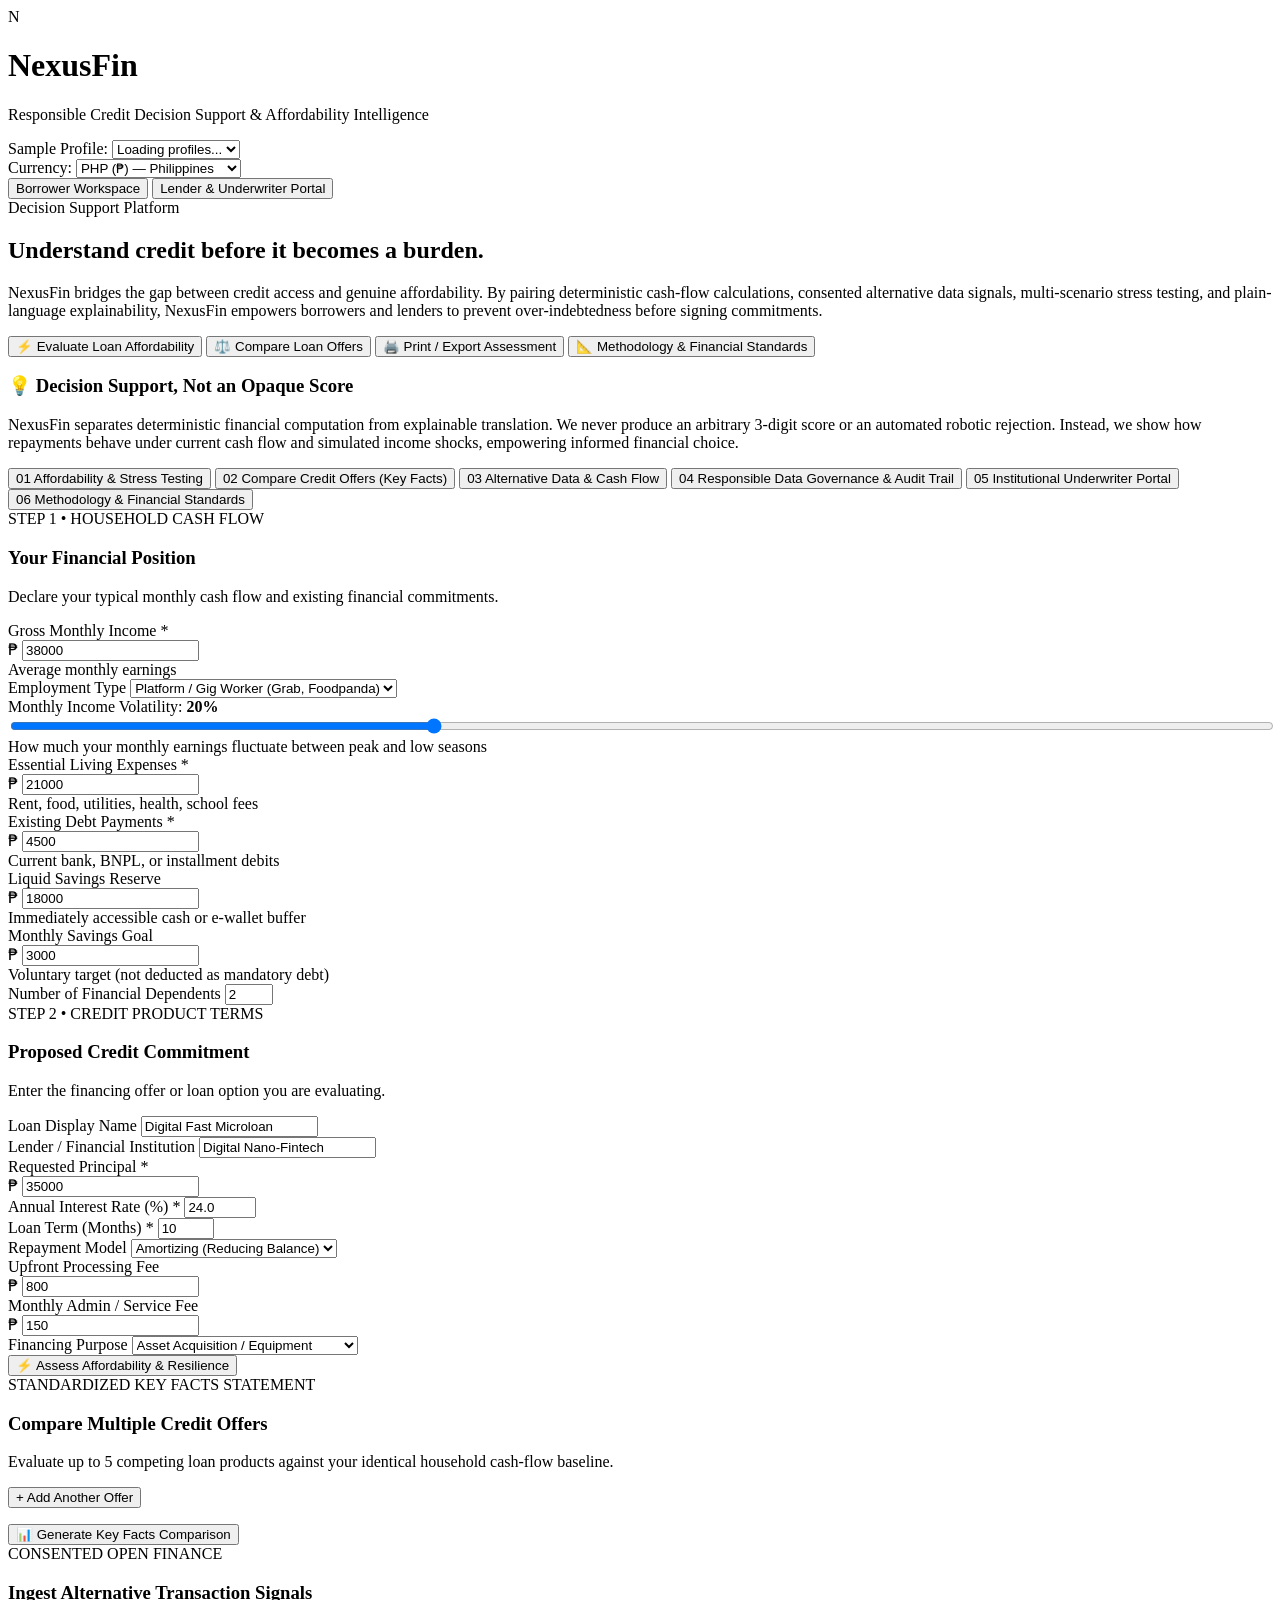
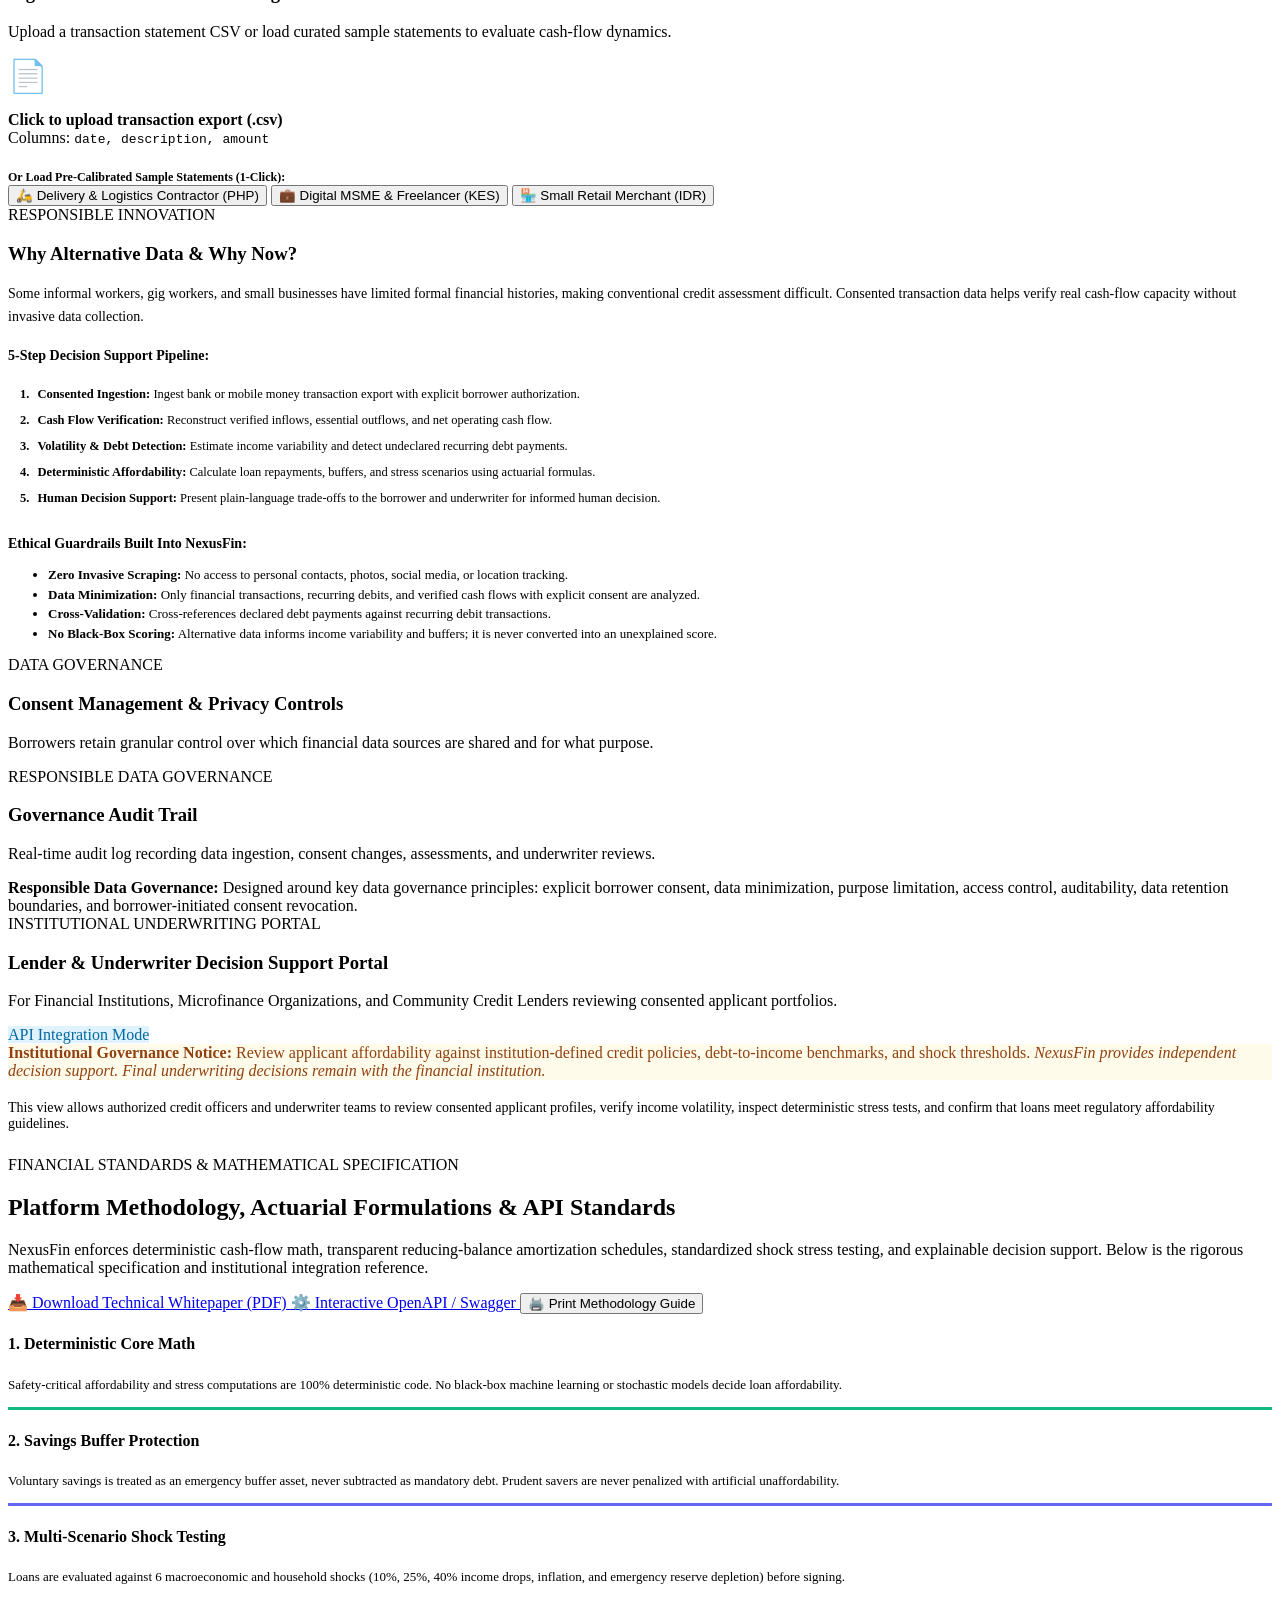
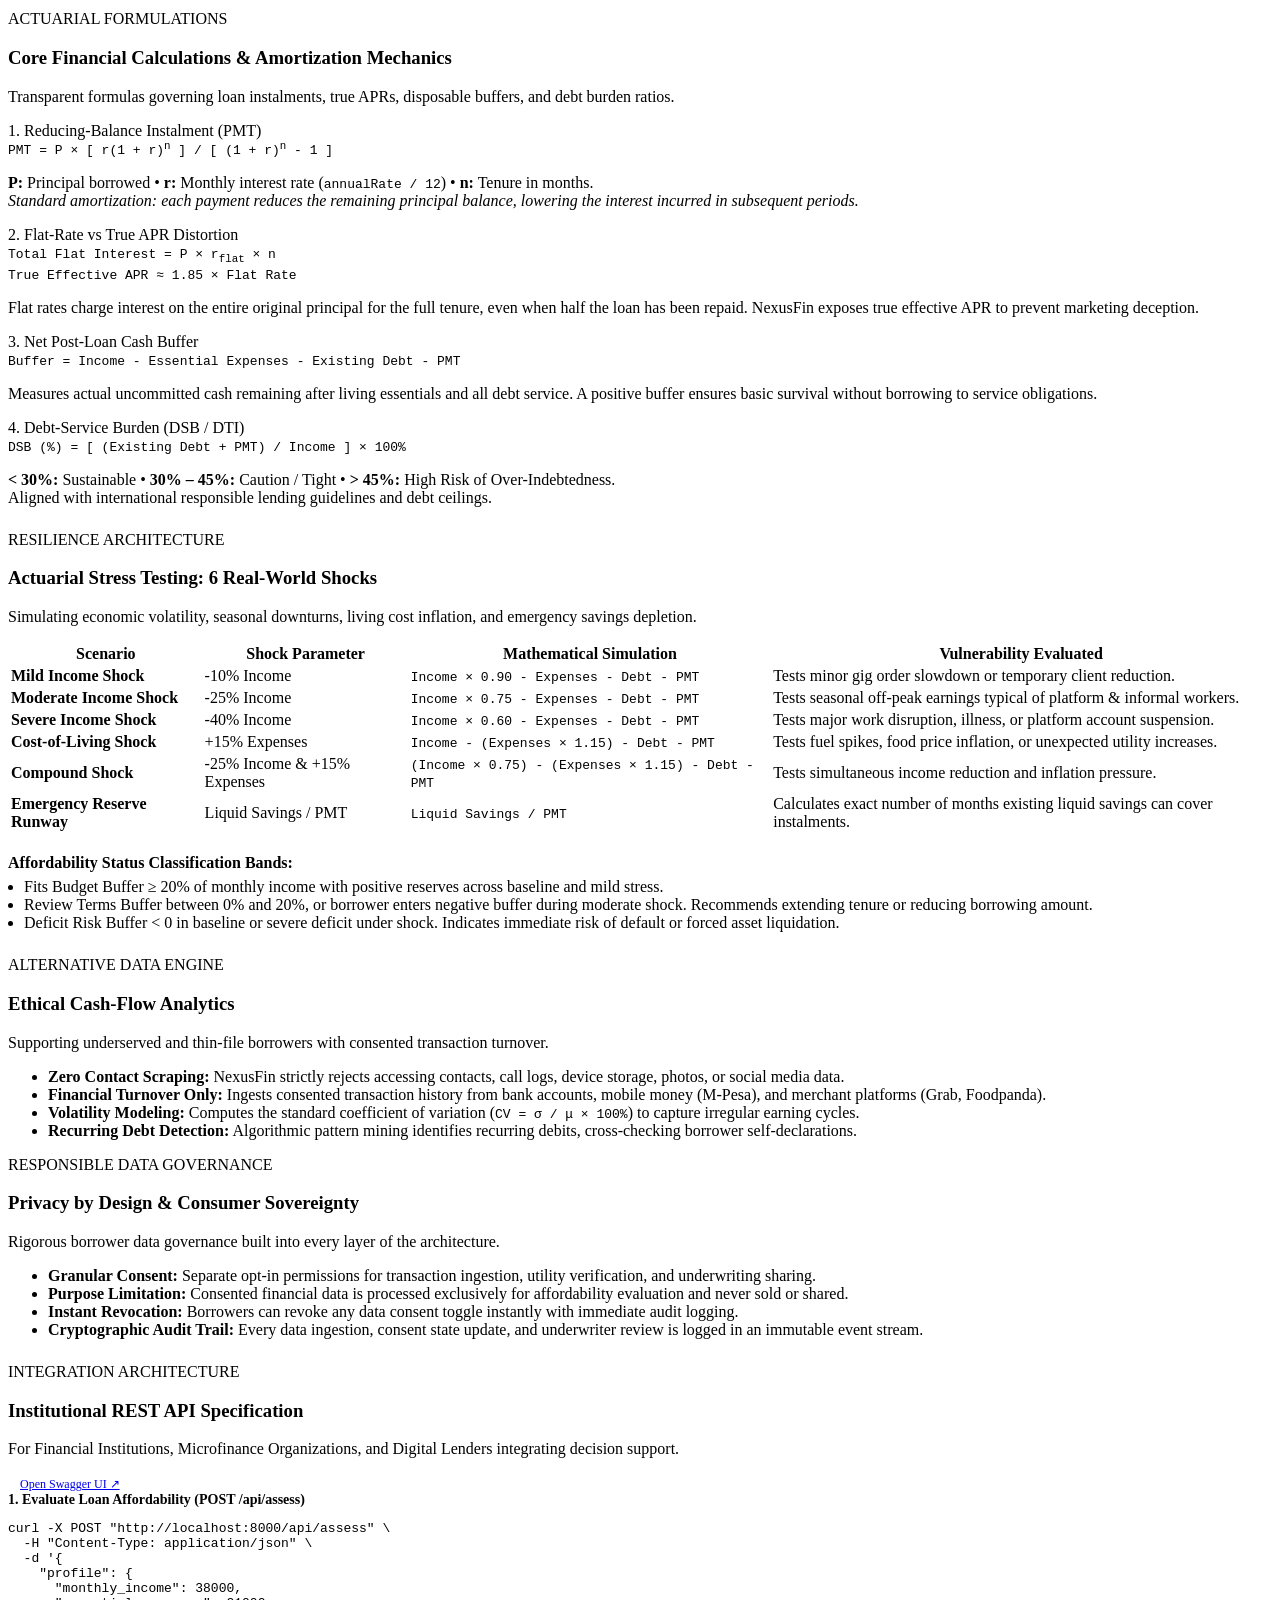
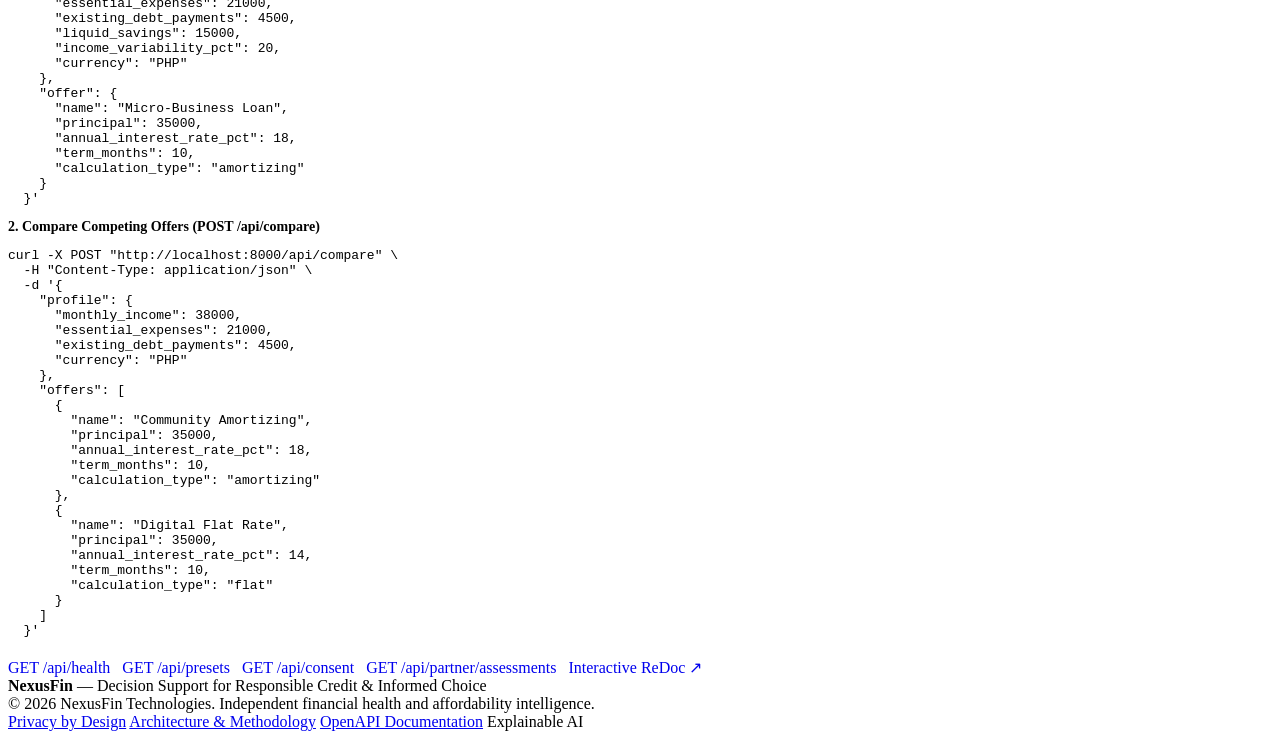
==== frontend/index.html @ 9a2f604d "refactor(frontend): replace slide carousel with comprehensive Financial Methodology & Standards view" ====
<!DOCTYPE html>
<html lang="en">
<head>
  <meta charset="UTF-8">
  <meta name="viewport" content="width=device-width, initial-scale=1.0">
  <title>NexusFin — Responsible Credit Decision Support &amp; Affordability Intelligence</title>
  <link rel="preconnect" href="https://fonts.googleapis.com">
  <link rel="preconnect" href="https://fonts.gstatic.com" crossorigin>
  <link href="https://fonts.googleapis.com/css2?family=Inter:wght@400;500;600;700;800&family=JetBrains+Mono:wght@400;600&display=swap" rel="stylesheet">
  <link rel="stylesheet" href="/css/styles.css">
</head>
<body>

  <!-- Site Header -->
  <header class="site-header">
    <div class="header-container">
      <div class="brand-wrapper">
        <div class="brand-logo">N</div>
        <div class="brand-info">
          <h1>Nexus<span>Fin</span></h1>
          <p>Responsible Credit Decision Support &amp; Affordability Intelligence</p>
        </div>
      </div>

      <div class="header-controls">
        <div class="control-item">
          <label for="presetSelect">Sample Profile:</label>
          <select id="presetSelect" class="select-sm">
            <option value="">Loading profiles...</option>
          </select>
        </div>

        <div class="control-item">
          <label for="currencySelect">Currency:</label>
          <select id="currencySelect" class="select-sm">
            <option value="PHP">PHP (₱) — Philippines</option>
            <option value="KES">KES (KSh) — Kenya</option>
            <option value="SGD">SGD (S$) — Singapore</option>
            <option value="IDR">IDR (Rp) — Indonesia</option>
            <option value="MYR">MYR (RM) — Malaysia</option>
            <option value="THB">THB (฿) — Thailand</option>
            <option value="VND">VND (₫) — Vietnam</option>
            <option value="USD">USD ($) — International</option>
          </select>
        </div>

        <div class="mode-toggle-group">
          <button class="mode-btn active" data-mode="consumer">Borrower Workspace</button>
          <button class="mode-btn" data-mode="partner">Lender &amp; Underwriter Portal</button>
        </div>
      </div>
    </div>
  </header>

  <!-- Hero Section -->
  <section class="hero-section">
    <div class="hero-container">
      <div class="hero-text">
        <span class="badge-pill">Decision Support Platform</span>
        <h2>Understand credit before it becomes a burden.</h2>
        <p>
          NexusFin bridges the gap between credit access and genuine affordability. By pairing deterministic cash-flow calculations, consented alternative data signals, multi-scenario stress testing, and plain-language explainability, NexusFin empowers borrowers and lenders to prevent over-indebtedness before signing commitments.
        </p>
        <div class="hero-actions-bar">
          <button type="button" class="btn-hero btn-primary" onclick="App.switchTab('assessment'); document.getElementById('monthlyIncome').focus();">
            <span class="btn-icon">⚡</span> Evaluate Loan Affordability
          </button>
          <button type="button" class="btn-hero btn-secondary" onclick="App.switchTab('compare');">
            <span class="btn-icon">⚖️</span> Compare Loan Offers
          </button>
          <button type="button" class="btn-hero btn-outline" id="heroPrintReportBtn">
            <span class="btn-icon">🖨️</span> Print / Export Assessment
          </button>
          <button type="button" class="btn-hero btn-ghost" id="heroViewMethodologyBtn" onclick="App.switchTab('pitchdeck');">
            <span class="btn-icon">📐</span> Methodology &amp; Financial Standards
          </button>
        </div>
      </div>
      <div class="hero-callout">
        <h3>💡 Decision Support, Not an Opaque Score</h3>
        <p>
          NexusFin separates deterministic financial computation from explainable translation. We never produce an arbitrary 3-digit score or an automated robotic rejection. Instead, we show how repayments behave under current cash flow and simulated income shocks, empowering informed financial choice.
        </p>
      </div>
    </div>
  </section>

  <!-- Workspace Tabs Navigation -->
  <nav class="workspace-tabs">
    <div class="tabs-container">
      <button class="tab-nav-btn active" data-tab="assessment">
        <span class="tab-num">01</span> Affordability &amp; Stress Testing
      </button>
      <button class="tab-nav-btn" data-tab="compare">
        <span class="tab-num">02</span> Compare Credit Offers (Key Facts)
      </button>
      <button class="tab-nav-btn" data-tab="data">
        <span class="tab-num">03</span> Alternative Data &amp; Cash Flow
      </button>
      <button class="tab-nav-btn" data-tab="privacy">
        <span class="tab-num">04</span> Responsible Data Governance &amp; Audit Trail
      </button>
      <button class="tab-nav-btn" data-tab="partner">
        <span class="tab-num">05</span> Institutional Underwriter Portal
      </button>
      <button class="tab-nav-btn" data-tab="pitchdeck">
        <span class="tab-num">06</span> Methodology &amp; Financial Standards
      </button>
    </div>
  </nav>


  <!-- Main Workspace Content -->
  <main class="workspace-content">

    <!-- TAB 1: Affordability & Stress Testing -->
    <div id="assessment" class="tab-pane active">
      <div class="grid-two-col">

        <!-- Column 1: Financial Health Profile -->
        <div class="panel">
          <div class="panel-header">
            <div>
              <span class="eyebrow-tag">STEP 1 • HOUSEHOLD CASH FLOW</span>
              <h3>Your Financial Position</h3>
              <p>Declare your typical monthly cash flow and existing financial commitments.</p>
            </div>
          </div>

          <div class="form-grid">
            <div class="form-group">
              <label for="monthlyIncome">Gross Monthly Income <span class="req">*</span></label>
              <div class="input-with-symbol">
                <span class="symbol-addon currency-symbol-label">₱</span>
                <input type="number" id="monthlyIncome" value="38000" min="0" step="100">
              </div>
              <span class="form-hint">Average monthly earnings</span>
            </div>

            <div class="form-group">
              <label for="employmentType">Employment Type</label>
              <select id="employmentType">
                <option value="gig_worker">Platform / Gig Worker (Grab, Foodpanda)</option>
                <option value="freelance_msme">Freelancer / Digital MSME</option>
                <option value="informal_trader">Informal Trader / Sari-Sari / Warung</option>
                <option value="salaried">Salaried Employee</option>
                <option value="seasonal">Seasonal Worker</option>
              </select>
            </div>

            <div class="form-group col-span-2">
              <label for="incomeVariability">
                Monthly Income Volatility: <span id="variabilityValLabel" style="color:var(--accent);font-weight:700;">20%</span>
              </label>
              <input type="range" id="incomeVariability" min="0" max="60" value="20" style="width:100%;">
              <span class="form-hint">How much your monthly earnings fluctuate between peak and low seasons</span>
            </div>

            <div class="form-group">
              <label for="essentialExpenses">Essential Living Expenses <span class="req">*</span></label>
              <div class="input-with-symbol">
                <span class="symbol-addon currency-symbol-label">₱</span>
                <input type="number" id="essentialExpenses" value="21000" min="0" step="100">
              </div>
              <span class="form-hint">Rent, food, utilities, health, school fees</span>
            </div>

            <div class="form-group">
              <label for="existingDebt">Existing Debt Payments <span class="req">*</span></label>
              <div class="input-with-symbol">
                <span class="symbol-addon currency-symbol-label">₱</span>
                <input type="number" id="existingDebt" value="4500" min="0" step="50">
              </div>
              <span class="form-hint">Current bank, BNPL, or installment debits</span>
            </div>

            <div class="form-group">
              <label for="liquidSavings">Liquid Savings Reserve</label>
              <div class="input-with-symbol">
                <span class="symbol-addon currency-symbol-label">₱</span>
                <input type="number" id="liquidSavings" value="18000" min="0" step="100">
              </div>
              <span class="form-hint">Immediately accessible cash or e-wallet buffer</span>
            </div>

            <div class="form-group">
              <label for="goalSavings">Monthly Savings Goal</label>
              <div class="input-with-symbol">
                <span class="symbol-addon currency-symbol-label">₱</span>
                <input type="number" id="goalSavings" value="3000" min="0" step="50">
              </div>
              <span class="form-hint">Voluntary target (not deducted as mandatory debt)</span>
            </div>

            <div class="form-group col-span-2">
              <label for="householdDependents">Number of Financial Dependents</label>
              <input type="number" id="householdDependents" value="2" min="0" max="15">
            </div>
          </div>
        </div>

        <!-- Column 2: Proposed Credit Offer -->
        <div class="panel">
          <div class="panel-header">
            <div>
              <span class="eyebrow-tag">STEP 2 • CREDIT PRODUCT TERMS</span>
              <h3>Proposed Credit Commitment</h3>
              <p>Enter the financing offer or loan option you are evaluating.</p>
            </div>
          </div>

          <div class="form-grid">
            <div class="form-group">
              <label for="offerName">Loan Display Name</label>
              <input type="text" id="offerName" value="Digital Fast Microloan">
            </div>

            <div class="form-group">
              <label for="providerName">Lender / Financial Institution</label>
              <input type="text" id="providerName" value="Digital Nano-Fintech">
            </div>

            <div class="form-group">
              <label for="loanPrincipal">Requested Principal <span class="req">*</span></label>
              <div class="input-with-symbol">
                <span class="symbol-addon currency-symbol-label">₱</span>
                <input type="number" id="loanPrincipal" value="35000" min="500" step="500">
              </div>
            </div>

            <div class="form-group">
              <label for="interestRate">Annual Interest Rate (%) <span class="req">*</span></label>
              <input type="number" id="interestRate" value="24.0" min="0" max="150" step="0.5">
            </div>

            <div class="form-group">
              <label for="loanTerm">Loan Term (Months) <span class="req">*</span></label>
              <input type="number" id="loanTerm" value="10" min="1" max="120">
            </div>

            <div class="form-group">
              <label for="repaymentType">Repayment Model</label>
              <select id="repaymentType">
                <option value="amortizing" selected>Amortizing (Reducing Balance)</option>
                <option value="flat">Flat Rate (Fixed Total Interest)</option>
              </select>
            </div>

            <div class="form-group">
              <label for="upfrontFee">Upfront Processing Fee</label>
              <div class="input-with-symbol">
                <span class="symbol-addon currency-symbol-label">₱</span>
                <input type="number" id="upfrontFee" value="800" min="0" step="50">
              </div>
            </div>

            <div class="form-group">
              <label for="monthlyFee">Monthly Admin / Service Fee</label>
              <div class="input-with-symbol">
                <span class="symbol-addon currency-symbol-label">₱</span>
                <input type="number" id="monthlyFee" value="150" min="0" step="10">
              </div>
            </div>

            <div class="form-group col-span-2">
              <label for="loanPurpose">Financing Purpose</label>
              <select id="loanPurpose">
                <option value="Asset Acquisition" selected>Asset Acquisition / Equipment</option>
                <option value="Working Capital / MSME">Working Capital / MSME Inventory</option>
                <option value="Emergency / Medical">Emergency / Medical Shock</option>
                <option value="Education / Tuition">Education / Tuition</option>
                <option value="Debt Consolidation">Debt Consolidation</option>
                <option value="General Consumer Need">General Consumer Need</option>
              </select>
            </div>
          </div>

          <button id="assessBtn" class="btn-primary">⚡ Assess Affordability &amp; Resilience</button>
        </div>

      </div>

      <!-- Assessment Results Area (Dynamic) -->
      <div id="assessmentResultsArea" class="assessment-results-area" style="display:none;">

        <!-- Status Banner -->
        <div id="statusBanner" class="status-banner review">
          <div id="statusBadgeIcon" class="status-icon-badge">!</div>
          <div class="status-text">
            <h4 id="statusTitle">Manageable today — vulnerable under income shock</h4>
            <p id="statusReason">Your proposed repayment fits your declared monthly cash flow. However, a 25% income reduction would create a monthly deficit of ₱1,046, while the combined stress scenario produces a ₱5,246 deficit.</p>
          </div>
        </div>

        <!-- Metric Cards -->
        <div class="metrics-row">
          <div class="metric-card">
            <span class="metric-label">New Monthly Repayment</span>
            <span id="valMonthlyPayment" class="metric-value">₱ 0.00</span>
            <span class="metric-subtext">Principal + interest + fees</span>
          </div>
          <div class="metric-card">
            <span class="metric-label">Total Repayment</span>
            <span id="valTotalRepayment" class="metric-value">₱ 0.00</span>
            <span class="metric-subtext">Total cost over full term</span>
          </div>
          <div class="metric-card">
            <span class="metric-label">Total Financing Cost</span>
            <span id="valTotalCost" class="metric-value">₱ 0.00</span>
            <span class="metric-subtext">Finance charges &amp; fees</span>
          </div>
          <div class="metric-card">
            <span class="metric-label">Post-Loan Buffer</span>
            <span id="valPostBuffer" class="metric-value">₱ 0.00</span>
            <span id="valPostBufferSubtext" class="metric-subtext">Before voluntary savings</span>
          </div>
          <div class="metric-card">
            <span class="metric-label">After Planned Savings</span>
            <span id="valAfterSavingsBuffer" class="metric-value">₱ 0.00</span>
            <span id="valSavingsGoalSubtext" class="metric-subtext">Discretionary remainder</span>
          </div>
          <div class="metric-card">
            <span class="metric-label">Debt-Service Burden</span>
            <span id="valDebtBurden" class="metric-value">0.0%</span>
            <span id="valSavingsRunway" class="metric-subtext">0 months reserve</span>
          </div>
        </div>

        <!-- Evidence-Based Multidimensional Financial Resilience Overview -->
        <div class="resilience-overview-card">
          <div class="resilience-overview-header">
            <div>
              <span class="eyebrow-tag">EVIDENCE-BASED FINANCIAL RESILIENCE</span>
              <h3 style="margin:2px 0 4px;font-size:18px;">Financial Resilience Overview</h3>
              <p id="resilienceSummaryText" style="margin:0;font-size:13px;color:rgba(255,255,255,0.85);line-height:1.5;">
                Multidimensional assessment across monthly buffer, debt-service burden, liquid reserves, and shock survivability.
              </p>
            </div>
            <div class="resilience-badges-group">
              <span class="badge-status healthy" id="resilienceBaselineBadge">Baseline: Manageable</span>
              <span class="badge-status tight" id="resilienceShockBadge">Shock Resilience: Needs Review</span>
            </div>
          </div>

          <!-- Two-Pillar Evidence Grid: Current Position vs Stress Resilience -->
          <div class="resilience-pillars-grid" style="display:grid;grid-template-columns:1fr 1.3fr;gap:16px;margin-bottom:12px;">
            <!-- Pillar 1: Current Position -->
            <div style="background:rgba(255,255,255,0.04);border:1px solid rgba(255,255,255,0.08);border-radius:var(--radius-md);padding:14px;">
              <div style="font-size:11px;font-weight:700;letter-spacing:0.05em;color:rgba(255,255,255,0.6);text-transform:uppercase;margin-bottom:10px;">
                Current Position
              </div>
              <div style="display:grid;grid-template-columns:repeat(3,1fr);gap:10px;">
                <div class="resil-metric-item" style="padding:10px;">
                  <span class="resil-label">Monthly Buffer</span>
                  <span class="resil-value healthy" id="resilValBuffer">+₱ 8,454</span>
                  <span class="resil-note" id="resilNoteBuffer">Manageable cushion</span>
                </div>
                <div class="resil-metric-item" style="padding:10px;">
                  <span class="resil-label">Debt-Service</span>
                  <span class="resil-value" id="resilValBurden">22.5%</span>
                  <span class="resil-note" id="resilNoteBurden">Within 35% safe ceiling</span>
                </div>
                <div class="resil-metric-item" style="padding:10px;">
                  <span class="resil-label">Savings Runway</span>
                  <span class="resil-value" id="resilValRunway">0.9 mos</span>
                  <span class="resil-note" id="resilNoteRunway">Living costs reserve</span>
                </div>
              </div>
            </div>

            <!-- Pillar 2: Stress Shock Resilience -->
            <div style="background:rgba(255,255,255,0.04);border:1px solid rgba(255,255,255,0.08);border-radius:var(--radius-md);padding:14px;">
              <div style="font-size:11px;font-weight:700;letter-spacing:0.05em;color:rgba(255,255,255,0.6);text-transform:uppercase;margin-bottom:10px;">
                Stress Shock Resilience
              </div>
              <div style="display:grid;grid-template-columns:repeat(4,1fr);gap:10px;">
                <div class="resil-metric-item" style="padding:10px;">
                  <span class="resil-label">−10% Income</span>
                  <span class="resil-value healthy" id="resilValShock10">+₱ 4,654</span>
                  <span class="resil-note" id="resilNoteShock10">Buffer retained</span>
                </div>
                <div class="resil-metric-item" style="padding:10px;">
                  <span class="resil-label">−25% Income</span>
                  <span class="resil-value deficit" id="resilValShock">−₱ 1,046</span>
                  <span class="resil-note" id="resilNoteShock">Deficit incurred</span>
                </div>
                <div class="resil-metric-item" style="padding:10px;">
                  <span class="resil-label">+20% Expenses</span>
                  <span class="resil-value healthy" id="resilValShockExp">+₱ 4,254</span>
                  <span class="resil-note" id="resilNoteShockExp">Buffer retained</span>
                </div>
                <div class="resil-metric-item" style="padding:10px;">
                  <span class="resil-label">Combined</span>
                  <span class="resil-value deficit" id="resilValShockComb">−₱ 5,246</span>
                  <span class="resil-note" id="resilNoteShockComb">Deficit incurred</span>
                </div>
              </div>
            </div>
          </div>

          <!-- Conclusion Bar -->
          <div style="background:rgba(245,158,11,0.12);border:1px solid rgba(245,158,11,0.3);border-radius:var(--radius-md);padding:10px 14px;display:flex;align-items:center;justify-content:space-between;flex-wrap:wrap;gap:8px;">
            <div>
              <span style="font-size:11px;font-weight:700;text-transform:uppercase;color:#fbbf24;letter-spacing:0.05em;">Resilience Conclusion:</span>
              <strong id="resilienceConclusionText" style="margin-left:6px;font-size:13.5px;color:#fff;">Manageable today — vulnerable under income shock</strong>
            </div>
            <span style="font-size:11.5px;color:rgba(255,255,255,0.7);">Evidence-based decision support • Zero black-box scoring</span>
          </div>
        </div>

        <!-- Multi-Scenario Stress Test Matrix -->
        <div class="panel" style="margin-bottom:1.5rem;">
          <div class="panel-header">
            <div>
              <span class="eyebrow-tag">STEP 3 • RESILIENCE UNDER FINANCIAL SHOCKS</span>
              <h3>What Happens If Circumstances Change?</h3>
              <p>Simulating 6 macroeconomic and household shock scenarios to verify if the loan remains manageable.</p>
            </div>
          </div>
          <div class="stress-table-wrapper">
            <table class="nexus-table">
              <thead>
                <tr>
                  <th>Scenario</th>
                  <th style="text-align:right;">Income</th>
                  <th style="text-align:right;">Essential Expenses</th>
                  <th style="text-align:right;">Existing Debt</th>
                  <th style="text-align:right;">New Repayment</th>
                  <th style="text-align:right;">Remaining Buffer</th>
                  <th style="text-align:center;">Status</th>
                </tr>
              </thead>
              <tbody id="stressTableBody">
                <!-- Injected via JavaScript -->
              </tbody>
            </table>
          </div>
        </div>


        <!-- Explainable Insights Grid -->
        <div class="grid-two-col">
          <div class="panel">
            <div class="panel-header">
              <div>
                <span class="eyebrow-tag">EXPLAINED REASONING</span>
                <h3>Why Did NexusFin Reach This Result?</h3>
              </div>
            </div>
            <ul id="explanationList" class="bullet-list"></ul>
            <h4 style="margin:1.25rem 0 0.5rem;font-size:15px;color:var(--ink-900);">Financial Trade-Offs</h4>
            <ul id="tradeOffsList" class="bullet-list"></ul>
          </div>

          <div class="panel">
            <div class="panel-header">
              <div>
                <span class="eyebrow-tag">INFORMED CHOICE</span>
                <h3>Actionable Recommendations</h3>
              </div>
            </div>
            <ul id="recommendationsList" class="bullet-list"></ul>
            <div class="disclosure-box">
              <strong>Methodology &amp; Regulatory Disclosures:</strong>
              <ul id="methodologyList" style="margin:6px 0 0;padding-left:16px;"></ul>
            </div>
          </div>
        </div>

      </div>
    </div>

    <!-- TAB 2: Compare Credit Offers -->
    <div id="compare" class="tab-pane">
      <div class="panel">
        <div class="panel-header">
          <div>
            <span class="eyebrow-tag">STANDARDIZED KEY FACTS STATEMENT</span>
            <h3>Compare Multiple Credit Offers</h3>
            <p>Evaluate up to 5 competing loan products against your identical household cash-flow baseline.</p>
          </div>
          <div>
            <button id="addOfferBtn" class="btn-secondary">+ Add Another Offer</button>
          </div>
        </div>

        <div id="compareOffersConfigArea">
          <!-- Dynamically injected offer rows -->
        </div>

        <button id="runCompareBtn" class="btn-primary" style="margin-top:1rem;">📊 Generate Key Facts Comparison</button>

        <!-- Comparison Results Area -->
        <div id="comparisonResultsArea" style="display:none;margin-top:2rem;">
          <div class="stress-table-wrapper">
            <table class="nexus-table">
              <thead>
                <tr>
                  <th>Credit Offer &amp; Structure</th>
                  <th style="text-align:right;">Principal</th>
                  <th style="text-align:center;">Term</th>
                  <th style="text-align:right;">Monthly Repayment</th>
                  <th style="text-align:right;">Total Repayment</th>
                  <th style="text-align:right;">Total Financing Cost</th>
                  <th style="text-align:right;">Post-Loan Buffer</th>
                  <th style="text-align:right;">Debt Burden</th>
                  <th style="text-align:center;">Shock Resilience</th>
                </tr>
              </thead>
              <tbody id="comparisonTableBody">
                <!-- Dynamically injected -->
              </tbody>
            </table>
          </div>

          <div id="comparisonNotes" class="disclosure-box" style="margin-top:1.25rem;background:var(--accent-soft);border-color:var(--accent-light);">
            <!-- Dynamically injected comparison insights -->
          </div>
        </div>
      </div>
    </div>

    <!-- TAB 3: Alternative Data & Cash Flow -->
    <div id="data" class="tab-pane">
      <div class="grid-two-col">
        <div class="panel">
          <div class="panel-header">
            <div>
              <span class="eyebrow-tag">CONSENTED OPEN FINANCE</span>
              <h3>Ingest Alternative Transaction Signals</h3>
              <p>Upload a transaction statement CSV or load curated sample statements to evaluate cash-flow dynamics.</p>
            </div>
          </div>

          <div class="upload-dropzone" onclick="document.getElementById('txFileInput').click();">
            <span style="font-size:32px;">📄</span>
            <p><strong>Click to upload transaction export (.csv)</strong><br>Columns: <code>date, description, amount</code></p>
            <input type="file" id="txFileInput" accept=".csv" style="display:none;">
          </div>

          <div style="margin-top:1.25rem;">
            <label style="font-size:12px;font-weight:700;color:var(--ink-700);">Or Load Pre-Calibrated Sample Statements (1-Click):</label>
            <div class="sample-dataset-pills">
              <button class="sample-pill-btn" onclick="App.loadSampleDataset('manila');">🛵 Delivery &amp; Logistics Contractor (PHP)</button>
              <button class="sample-pill-btn" onclick="App.loadSampleDataset('kenya');">💼 Digital MSME &amp; Freelancer (KES)</button>
              <button class="sample-pill-btn" onclick="App.loadSampleDataset('jakarta');">🏪 Small Retail Merchant (IDR)</button>
            </div>
          </div>

          <!-- Transaction Analysis Result -->
          <div id="txAnalysisResultArea" style="display:none;margin-top:1.5rem;">
            <div class="panel-header" style="margin-bottom:1rem;">
              <h4>Transaction Ingestion Summary</h4>
              <span id="txCountBadge" class="badge-pill">0 Transactions</span>
            </div>

            <div class="metrics-row" style="gap:12px;margin-bottom:1rem;">
              <div class="metric-card">
                <span class="metric-label">Verified Inflows</span>
                <span id="txInflows" class="metric-value" style="color:var(--good-text);">₱ 0.00</span>
              </div>
              <div class="metric-card">
                <span class="metric-label">Verified Outflows</span>
                <span id="txOutflows" class="metric-value">₱ 0.00</span>
              </div>
              <div class="metric-card">
                <span class="metric-label">Net Cash Flow</span>
                <span id="txNetCashflow" class="metric-value">₱ 0.00</span>
              </div>
              <div class="metric-card">
                <span class="metric-label">Income Volatility</span>
                <span id="txVariabilityEst" class="metric-value">0.0%</span>
              </div>
              <div class="metric-card">
                <span class="metric-label">Detected Recurring Debt</span>
                <span id="txDetectedDebt" class="metric-value">₱ 0.00</span>
              </div>
            </div>

            <div class="form-group">
              <label>Detected Category Breakdown:</label>
              <div id="txCategoryTags" class="category-tags"></div>
            </div>

            <ul id="txInsightsList" class="bullet-list" style="margin-top:1rem;"></ul>

            <button id="applyDetectedBtn" class="btn-primary" style="margin-top:1rem;background:var(--accent);">
              ✓ Import Detected Cash Flows Into Assessment Profile
            </button>

            <div style="margin-top:1.5rem;">
              <label style="font-size:12px;font-weight:700;color:var(--ink-700);">Transaction Sample Preview (First 10):</label>
              <div class="stress-table-wrapper" style="max-height:220px;overflow-y:auto;margin-top:6px;">
                <table class="nexus-table">
                  <thead>
                    <tr>
                      <th>Date</th>
                      <th>Description</th>
                      <th>Classification</th>
                      <th>Amount</th>
                    </tr>
                  </thead>
                  <tbody id="txPreviewTableBody"></tbody>
                </table>
              </div>
            </div>
          </div>
        </div>

        <div class="panel">
          <div class="panel-header">
            <div>
              <span class="eyebrow-tag">RESPONSIBLE INNOVATION</span>
              <h3>Why Alternative Data &amp; Why Now?</h3>
            </div>
          </div>
          <p style="font-size:14px;color:var(--ink-700);line-height:1.6;">
            Some informal workers, gig workers, and small businesses have limited formal financial histories, making conventional credit assessment difficult. Consented transaction data helps verify real cash-flow capacity without invasive data collection.
          </p>

          <!-- 5-Step Open Finance Pipeline -->
          <h4 style="font-size:14px;margin:1.25rem 0 0.5rem;color:var(--ink-900);">5-Step Decision Support Pipeline:</h4>
          <div style="background:var(--ink-50);border:1px solid var(--ink-200);border-radius:var(--radius-md);padding:12px;margin-bottom:1rem;font-size:12.5px;line-height:1.6;">
            <div style="display:flex;align-items:flex-start;gap:8px;margin-bottom:6px;">
              <span style="font-weight:700;color:var(--accent);">1.</span>
              <span><strong>Consented Ingestion:</strong> Ingest bank or mobile money transaction export with explicit borrower authorization.</span>
            </div>
            <div style="display:flex;align-items:flex-start;gap:8px;margin-bottom:6px;">
              <span style="font-weight:700;color:var(--accent);">2.</span>
              <span><strong>Cash Flow Verification:</strong> Reconstruct verified inflows, essential outflows, and net operating cash flow.</span>
            </div>
            <div style="display:flex;align-items:flex-start;gap:8px;margin-bottom:6px;">
              <span style="font-weight:700;color:var(--accent);">3.</span>
              <span><strong>Volatility &amp; Debt Detection:</strong> Estimate income variability and detect undeclared recurring debt payments.</span>
            </div>
            <div style="display:flex;align-items:flex-start;gap:8px;margin-bottom:6px;">
              <span style="font-weight:700;color:var(--accent);">4.</span>
              <span><strong>Deterministic Affordability:</strong> Calculate loan repayments, buffers, and stress scenarios using actuarial formulas.</span>
            </div>
            <div style="display:flex;align-items:flex-start;gap:8px;">
              <span style="font-weight:700;color:var(--accent);">5.</span>
              <span><strong>Human Decision Support:</strong> Present plain-language trade-offs to the borrower and underwriter for informed human decision.</span>
            </div>
          </div>

          <h4 style="font-size:14px;margin:1rem 0 0.5rem;color:var(--ink-900);">Ethical Guardrails Built Into NexusFin:</h4>
          <ul class="bullet-list" style="font-size:13px;line-height:1.5;">
            <li><strong>Zero Invasive Scraping:</strong> No access to personal contacts, photos, social media, or location tracking.</li>
            <li><strong>Data Minimization:</strong> Only financial transactions, recurring debits, and verified cash flows with explicit consent are analyzed.</li>
            <li><strong>Cross-Validation:</strong> Cross-references declared debt payments against recurring debit transactions.</li>
            <li><strong>No Black-Box Scoring:</strong> Alternative data informs income variability and buffers; it is never converted into an unexplained score.</li>
          </ul>
        </div>
      </div>
    </div>

    <!-- TAB 4: Privacy, Consent & Audit Trail -->
    <div id="privacy" class="tab-pane">
      <div class="grid-two-col">
        <div class="panel">
          <div class="panel-header">
            <div>
              <span class="eyebrow-tag">DATA GOVERNANCE</span>
              <h3>Consent Management &amp; Privacy Controls</h3>
              <p>Borrowers retain granular control over which financial data sources are shared and for what purpose.</p>
            </div>
          </div>

          <div id="consentsContainer">
            <!-- Dynamically injected consent cards -->
          </div>
        </div>

        <div class="panel">
          <div class="panel-header">
            <div>
              <span class="eyebrow-tag">RESPONSIBLE DATA GOVERNANCE</span>
              <h3>Governance Audit Trail</h3>
              <p>Real-time audit log recording data ingestion, consent changes, assessments, and underwriter reviews.</p>
            </div>
          </div>

          <div id="auditTrailStream" class="audit-log-stream">
            <!-- Injected log entries -->
          </div>

          <div class="disclosure-box" style="margin-top:1rem;">
            <strong>Responsible Data Governance:</strong>
            Designed around key data governance principles: explicit borrower consent, data minimization, purpose limitation, access control, auditability, data retention boundaries, and borrower-initiated consent revocation.
          </div>
        </div>
      </div>
    </div>

    <!-- TAB 5: Lender / Partner Portal -->
    <div id="partner" class="tab-pane">
      <div class="panel" style="margin-bottom:1.5rem;">
        <div class="panel-header">
          <div>
            <span class="eyebrow-tag">INSTITUTIONAL UNDERWRITING PORTAL</span>
            <h3>Lender &amp; Underwriter Decision Support Portal</h3>
            <p>For Financial Institutions, Microfinance Organizations, and Community Credit Lenders reviewing consented applicant portfolios.</p>
          </div>
          <div>
            <span class="badge-pill" style="background:#e0f2fe;color:#0369a1;">API Integration Mode</span>
          </div>
        </div>

        <div class="disclosure-box" style="margin-bottom:1.25rem;background:#fffbeb;border-color:#fcd34d;color:#92400e;">
          <strong>Institutional Governance Notice:</strong>
          Review applicant affordability against institution-defined credit policies, debt-to-income benchmarks, and shock thresholds.
          <em>NexusFin provides independent decision support. Final underwriting decisions remain with the financial institution.</em>
        </div>

        <p style="font-size:14px;color:var(--ink-700);">
          This view allows authorized credit officers and underwriter teams to review consented applicant profiles, verify income volatility, inspect deterministic stress tests, and confirm that loans meet regulatory affordability guidelines.
        </p>

        <div id="partnerAssessmentsList" style="margin-top:1.5rem;">
          <!-- Dynamically injected from API -->
        </div>
      </div>
    </div>

    <!-- TAB 6: Methodology & Financial Standards -->
    <div id="pitchdeck" class="tab-pane">
      <div class="methodology-container">

        <!-- Header & Action Bar -->
        <div class="methodology-header-card">
          <div class="methodology-header-content">
            <span class="eyebrow-tag">FINANCIAL STANDARDS &amp; MATHEMATICAL SPECIFICATION</span>
            <h2>Platform Methodology, Actuarial Formulations &amp; API Standards</h2>
            <p>
              NexusFin enforces deterministic cash-flow math, transparent reducing-balance amortization schedules, standardized shock stress testing, and explainable decision support. Below is the rigorous mathematical specification and institutional integration reference.
            </p>
          </div>
          <div class="methodology-actions">
            <a href="/api/pitch-deck/download" class="btn-hero btn-primary" download="NexusFin_Platform_Architecture.pdf">
              <span class="btn-icon">📥</span> Download Technical Whitepaper (PDF)
            </a>
            <a href="/docs" target="_blank" class="btn-hero btn-secondary">
              <span class="btn-icon">⚙️</span> Interactive OpenAPI / Swagger
            </a>
            <button type="button" class="btn-hero btn-outline" onclick="window.print();">
              <span class="btn-icon">🖨️</span> Print Methodology Guide
            </button>
          </div>
        </div>

        <!-- Core Tenets Grid -->
        <div class="grid-three-col" style="margin-bottom:1.5rem;">
          <div class="panel" style="border-top:3px solid var(--accent);">
            <h4>1. Deterministic Core Math</h4>
            <p style="font-size:13px;color:var(--ink-700);line-height:1.5;">
              Safety-critical affordability and stress computations are 100% deterministic code. No black-box machine learning or stochastic models decide loan affordability.
            </p>
          </div>
          <div class="panel" style="border-top:3px solid #10b981;">
            <h4>2. Savings Buffer Protection</h4>
            <p style="font-size:13px;color:var(--ink-700);line-height:1.5;">
              Voluntary savings is treated as an emergency buffer asset, never subtracted as mandatory debt. Prudent savers are never penalized with artificial unaffordability.
            </p>
          </div>
          <div class="panel" style="border-top:3px solid #6366f1;">
            <h4>3. Multi-Scenario Shock Testing</h4>
            <p style="font-size:13px;color:var(--ink-700);line-height:1.5;">
              Loans are evaluated against 6 macroeconomic and household shocks (10%, 25%, 40% income drops, inflation, and emergency reserve depletion) before signing.
            </p>
          </div>
        </div>

        <!-- Section 1: Mathematical Foundations -->
        <div class="panel" style="margin-bottom:1.5rem;">
          <div class="panel-header">
            <div>
              <span class="eyebrow-tag">ACTUARIAL FORMULATIONS</span>
              <h3>Core Financial Calculations &amp; Amortization Mechanics</h3>
              <p>Transparent formulas governing loan instalments, true APRs, disposable buffers, and debt burden ratios.</p>
            </div>
          </div>

          <div class="form-grid" style="grid-template-columns: repeat(auto-fit, minmax(280px, 1fr)); gap:1.25rem;">
            
            <!-- Formula 1: Reducing-Balance Monthly Payment -->
            <div class="methodology-card">
              <div class="methodology-card-title">1. Reducing-Balance Instalment (PMT)</div>
              <div class="formula-box">
                <code>PMT = P &times; [ r(1 + r)<sup>n</sup> ] / [ (1 + r)<sup>n</sup> - 1 ]</code>
              </div>
              <p class="methodology-card-desc">
                <strong>P:</strong> Principal borrowed &bull; <strong>r:</strong> Monthly interest rate (<code>annualRate / 12</code>) &bull; <strong>n:</strong> Tenure in months.<br>
                <em>Standard amortization: each payment reduces the remaining principal balance, lowering the interest incurred in subsequent periods.</em>
              </p>
            </div>

            <!-- Formula 2: Flat Rate vs True APR -->
            <div class="methodology-card">
              <div class="methodology-card-title">2. Flat-Rate vs True APR Distortion</div>
              <div class="formula-box">
                <code>Total Flat Interest = P &times; r<sub>flat</sub> &times; n<br>True Effective APR &asymp; 1.85 &times; Flat Rate</code>
              </div>
              <p class="methodology-card-desc">
                Flat rates charge interest on the entire original principal for the full tenure, even when half the loan has been repaid. NexusFin exposes true effective APR to prevent marketing deception.
              </p>
            </div>

            <!-- Formula 3: Post-Loan Disposable Buffer -->
            <div class="methodology-card">
              <div class="methodology-card-title">3. Net Post-Loan Cash Buffer</div>
              <div class="formula-box">
                <code>Buffer = Income - Essential Expenses - Existing Debt - PMT</code>
              </div>
              <p class="methodology-card-desc">
                Measures actual uncommitted cash remaining after living essentials and all debt service. A positive buffer ensures basic survival without borrowing to service obligations.
              </p>
            </div>

            <!-- Formula 4: Debt-Service Burden (DSB / DTI) -->
            <div class="methodology-card">
              <div class="methodology-card-title">4. Debt-Service Burden (DSB / DTI)</div>
              <div class="formula-box">
                <code>DSB (%) = [ (Existing Debt + PMT) / Income ] &times; 100%</code>
              </div>
              <p class="methodology-card-desc">
                <strong>&lt; 30%:</strong> Sustainable &bull; <strong>30% &ndash; 45%:</strong> Caution / Tight &bull; <strong>&gt; 45%:</strong> High Risk of Over-Indebtedness.<br>
                Aligned with international responsible lending guidelines and debt ceilings.
              </p>
            </div>

          </div>
        </div>

        <!-- Section 2: Actuarial Stress Testing Framework -->
        <div class="panel" style="margin-bottom:1.5rem;">
          <div class="panel-header">
            <div>
              <span class="eyebrow-tag">RESILIENCE ARCHITECTURE</span>
              <h3>Actuarial Stress Testing: 6 Real-World Shocks</h3>
              <p>Simulating economic volatility, seasonal downturns, living cost inflation, and emergency savings depletion.</p>
            </div>
          </div>

          <div class="stress-table-wrapper">
            <table class="nexus-table">
              <thead>
                <tr>
                  <th>Scenario</th>
                  <th>Shock Parameter</th>
                  <th>Mathematical Simulation</th>
                  <th>Vulnerability Evaluated</th>
                </tr>
              </thead>
              <tbody>
                <tr>
                  <td><strong>Mild Income Shock</strong></td>
                  <td>-10% Income</td>
                  <td><code>Income &times; 0.90 - Expenses - Debt - PMT</code></td>
                  <td>Tests minor gig order slowdown or temporary client reduction.</td>
                </tr>
                <tr>
                  <td><strong>Moderate Income Shock</strong></td>
                  <td>-25% Income</td>
                  <td><code>Income &times; 0.75 - Expenses - Debt - PMT</code></td>
                  <td>Tests seasonal off-peak earnings typical of platform &amp; informal workers.</td>
                </tr>
                <tr>
                  <td><strong>Severe Income Shock</strong></td>
                  <td>-40% Income</td>
                  <td><code>Income &times; 0.60 - Expenses - Debt - PMT</code></td>
                  <td>Tests major work disruption, illness, or platform account suspension.</td>
                </tr>
                <tr>
                  <td><strong>Cost-of-Living Shock</strong></td>
                  <td>+15% Expenses</td>
                  <td><code>Income - (Expenses &times; 1.15) - Debt - PMT</code></td>
                  <td>Tests fuel spikes, food price inflation, or unexpected utility increases.</td>
                </tr>
                <tr>
                  <td><strong>Compound Shock</strong></td>
                  <td>-25% Income &amp; +15% Expenses</td>
                  <td><code>(Income &times; 0.75) - (Expenses &times; 1.15) - Debt - PMT</code></td>
                  <td>Tests simultaneous income reduction and inflation pressure.</td>
                </tr>
                <tr>
                  <td><strong>Emergency Reserve Runway</strong></td>
                  <td>Liquid Savings / PMT</td>
                  <td><code>Liquid Savings / PMT</code></td>
                  <td>Calculates exact number of months existing liquid savings can cover instalments.</td>
                </tr>
              </tbody>
            </table>
          </div>

          <div class="disclosure-box" style="margin-top:1.25rem;">
            <strong>Affordability Status Classification Bands:</strong>
            <ul style="margin:6px 0 0 16px;padding:0;">
              <li><span class="badge-status healthy">Fits Budget</span> Buffer &ge; 20% of monthly income with positive reserves across baseline and mild stress.</li>
              <li><span class="badge-status tight">Review Terms</span> Buffer between 0% and 20%, or borrower enters negative buffer during moderate shock. Recommends extending tenure or reducing borrowing amount.</li>
              <li><span class="badge-status deficit">Deficit Risk</span> Buffer &lt; 0 in baseline or severe deficit under shock. Indicates immediate risk of default or forced asset liquidation.</li>
            </ul>
          </div>
        </div>

        <!-- Section 3: Alternative Data & Privacy by Design -->
        <div class="grid-two-col" style="margin-bottom:1.5rem;">
          <div class="panel">
            <div class="panel-header">
              <div>
                <span class="eyebrow-tag">ALTERNATIVE DATA ENGINE</span>
                <h3>Ethical Cash-Flow Analytics</h3>
                <p>Supporting underserved and thin-file borrowers with consented transaction turnover.</p>
              </div>
            </div>
            <ul class="bullet-list">
              <li><strong>Zero Contact Scraping:</strong> NexusFin strictly rejects accessing contacts, call logs, device storage, photos, or social media data.</li>
              <li><strong>Financial Turnover Only:</strong> Ingests consented transaction history from bank accounts, mobile money (M-Pesa), and merchant platforms (Grab, Foodpanda).</li>
              <li><strong>Volatility Modeling:</strong> Computes the standard coefficient of variation (<code>CV = &sigma; / &mu; &times; 100%</code>) to capture irregular earning cycles.</li>
              <li><strong>Recurring Debt Detection:</strong> Algorithmic pattern mining identifies recurring debits, cross-checking borrower self-declarations.</li>
            </ul>
          </div>

          <div class="panel">
            <div class="panel-header">
              <div>
                <span class="eyebrow-tag">RESPONSIBLE DATA GOVERNANCE</span>
                <h3>Privacy by Design &amp; Consumer Sovereignty</h3>
                <p>Rigorous borrower data governance built into every layer of the architecture.</p>
              </div>
            </div>
            <ul class="bullet-list">
              <li><strong>Granular Consent:</strong> Separate opt-in permissions for transaction ingestion, utility verification, and underwriting sharing.</li>
              <li><strong>Purpose Limitation:</strong> Consented financial data is processed exclusively for affordability evaluation and never sold or shared.</li>
              <li><strong>Instant Revocation:</strong> Borrowers can revoke any data consent toggle instantly with immediate audit logging.</li>
              <li><strong>Cryptographic Audit Trail:</strong> Every data ingestion, consent state update, and underwriter review is logged in an immutable event stream.</li>
            </ul>
          </div>
        </div>

        <!-- Section 4: Institutional REST API Reference -->
        <div class="panel">
          <div class="panel-header">
            <div>
              <span class="eyebrow-tag">INTEGRATION ARCHITECTURE</span>
              <h3>Institutional REST API Specification</h3>
              <p>For Financial Institutions, Microfinance Organizations, and Digital Lenders integrating decision support.</p>
            </div>
            <div>
              <a href="/docs" target="_blank" class="btn-hero btn-secondary" style="font-size:12px;padding:6px 12px;">
                Open Swagger UI ↗
              </a>
            </div>
          </div>

          <div class="form-grid" style="grid-template-columns: 1fr 1fr; gap:1.25rem;">
            <div>
              <h4 style="margin:0 0 8px;font-size:14px;color:var(--ink-900);">1. Evaluate Loan Affordability (POST /api/assess)</h4>
              <div class="code-snippet-box">
                <pre><code>curl -X POST "http://localhost:8000/api/assess" \
  -H "Content-Type: application/json" \
  -d '{
    "profile": {
      "monthly_income": 38000,
      "essential_expenses": 21000,
      "existing_debt_payments": 4500,
      "liquid_savings": 15000,
      "income_variability_pct": 20,
      "currency": "PHP"
    },
    "offer": {
      "name": "Micro-Business Loan",
      "principal": 35000,
      "annual_interest_rate_pct": 18,
      "term_months": 10,
      "calculation_type": "amortizing"
    }
  }'</code></pre>
              </div>
            </div>

            <div>
              <h4 style="margin:0 0 8px;font-size:14px;color:var(--ink-900);">2. Compare Competing Offers (POST /api/compare)</h4>
              <div class="code-snippet-box">
                <pre><code>curl -X POST "http://localhost:8000/api/compare" \
  -H "Content-Type: application/json" \
  -d '{
    "profile": {
      "monthly_income": 38000,
      "essential_expenses": 21000,
      "existing_debt_payments": 4500,
      "currency": "PHP"
    },
    "offers": [
      {
        "name": "Community Amortizing",
        "principal": 35000,
        "annual_interest_rate_pct": 18,
        "term_months": 10,
        "calculation_type": "amortizing"
      },
      {
        "name": "Digital Flat Rate",
        "principal": 35000,
        "annual_interest_rate_pct": 14,
        "term_months": 10,
        "calculation_type": "flat"
      }
    ]
  }'</code></pre>
              </div>
            </div>
          </div>

          <div style="margin-top:1.25rem;display:flex;gap:12px;flex-wrap:wrap;align-items:center;">
            <a href="/api/health" target="_blank" class="badge-pill" style="text-decoration:none;">GET /api/health</a>
            <a href="/api/presets" target="_blank" class="badge-pill" style="text-decoration:none;">GET /api/presets</a>
            <a href="/api/consent" target="_blank" class="badge-pill" style="text-decoration:none;">GET /api/consent</a>
            <a href="/api/partner/assessments" target="_blank" class="badge-pill" style="text-decoration:none;">GET /api/partner/assessments</a>
            <a href="/redoc" target="_blank" class="badge-pill" style="text-decoration:none;">Interactive ReDoc ↗</a>
          </div>
        </div>

      </div>
    </div>

  </main>

  <!-- Site Footer -->
  <footer class="site-footer">
    <div class="footer-container">
      <div>
        <strong>NexusFin</strong> — Decision Support for Responsible Credit &amp; Informed Choice<br>
        <span>© 2026 NexusFin Technologies. Independent financial health and affordability intelligence.</span>
      </div>
      <div class="footer-badges">
        <a href="#privacy" onclick="App.switchTab('privacy');" class="footer-badge-pill">Privacy by Design</a>
        <a href="#pitchdeck" onclick="App.switchTab('pitchdeck');" class="footer-badge-pill">Architecture &amp; Methodology</a>
        <a href="/docs" target="_blank" class="footer-badge-pill">OpenAPI Documentation</a>
        <span class="footer-badge-pill">Explainable AI</span>
      </div>
    </div>
  </footer>

  <!-- Scripts -->
  <script src="/js/api.js"></script>
  <script src="/js/state.js"></script>
  <script src="/js/ui.js"></script>
  <script src="/js/app.js"></script>
</body>
</html>
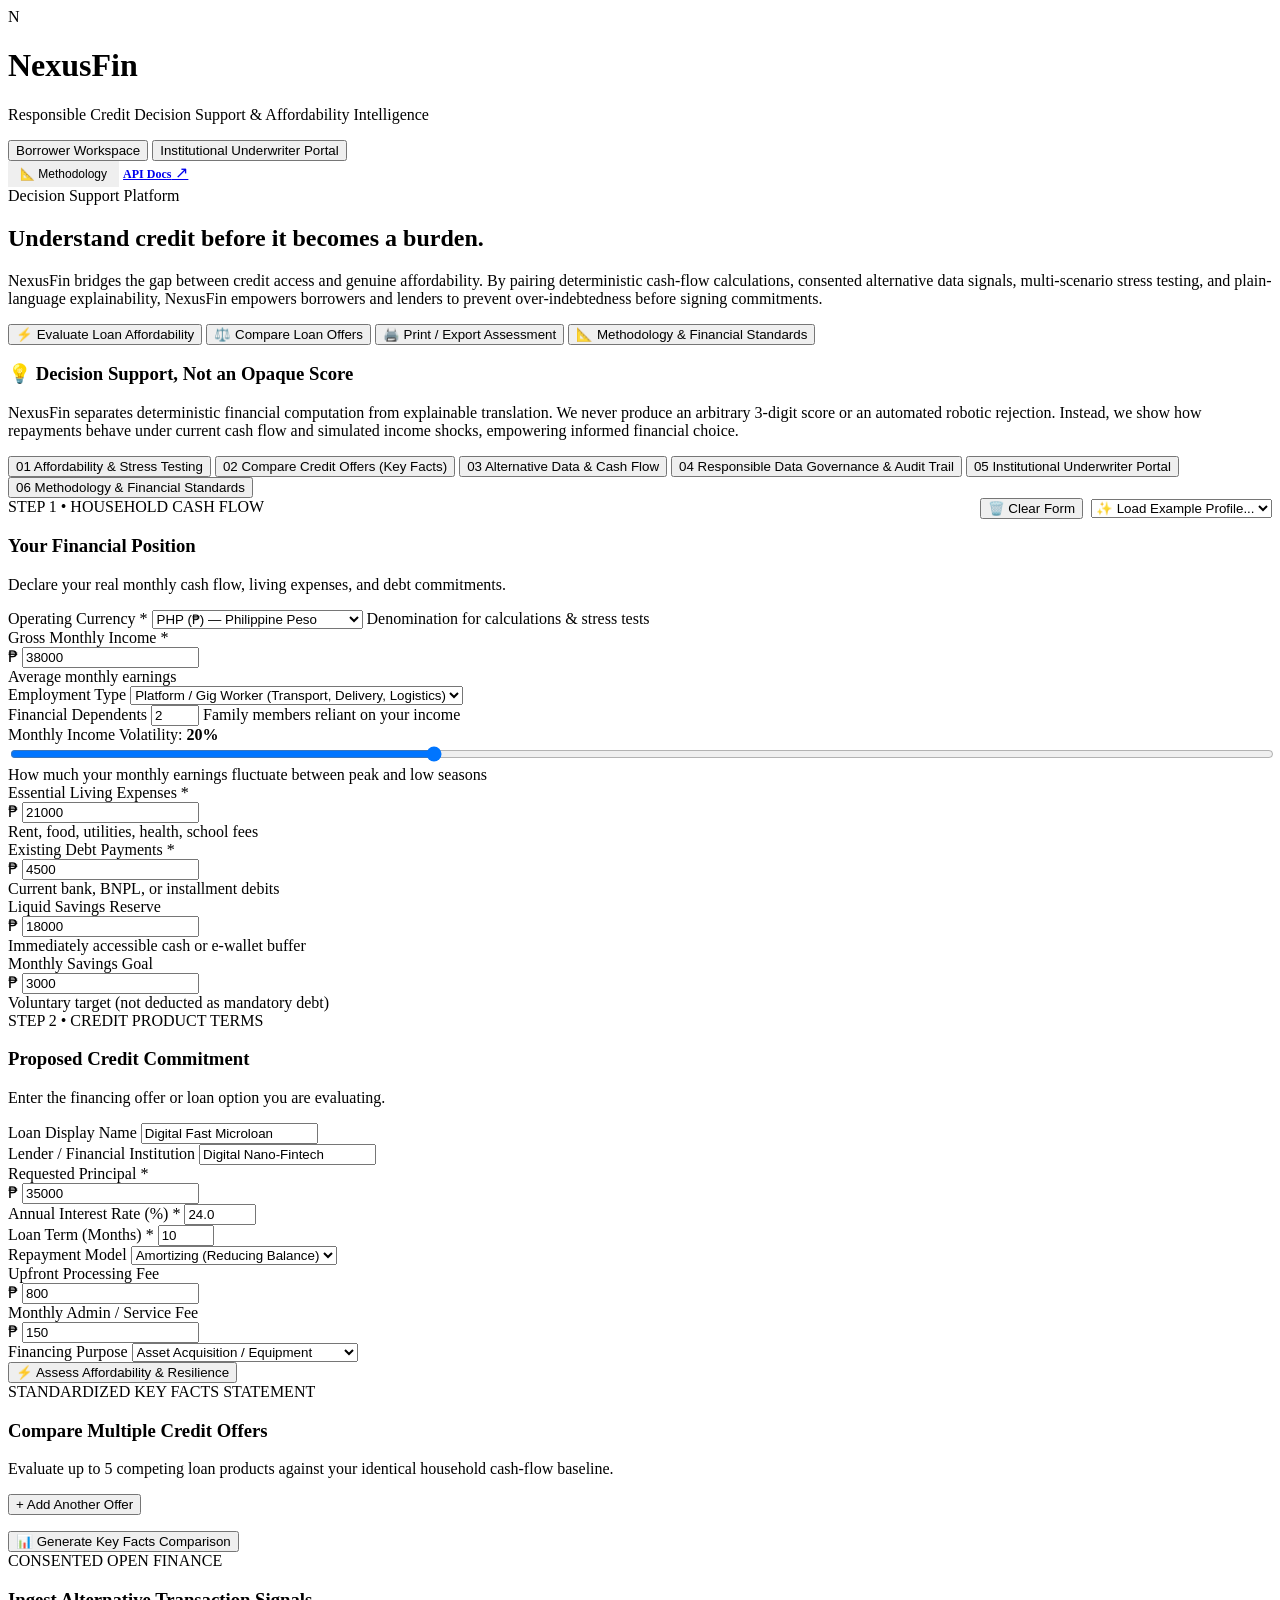
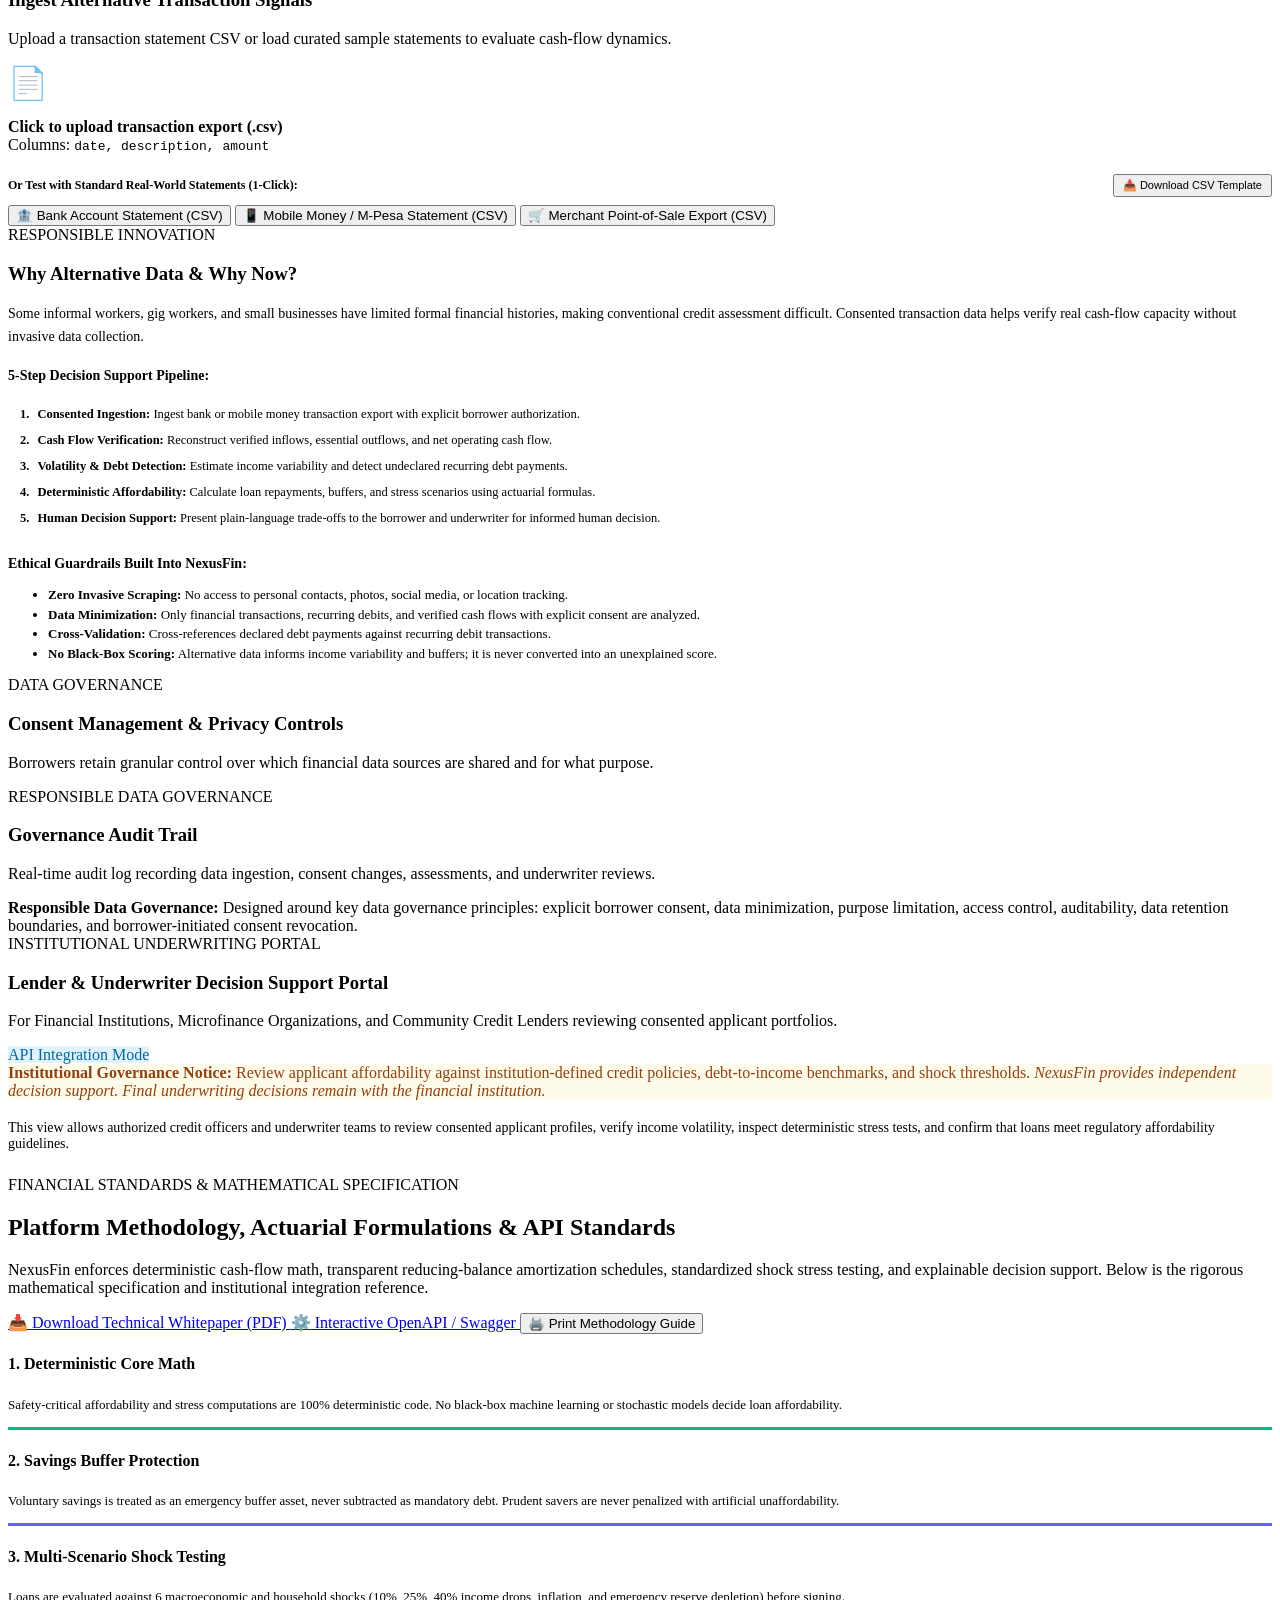
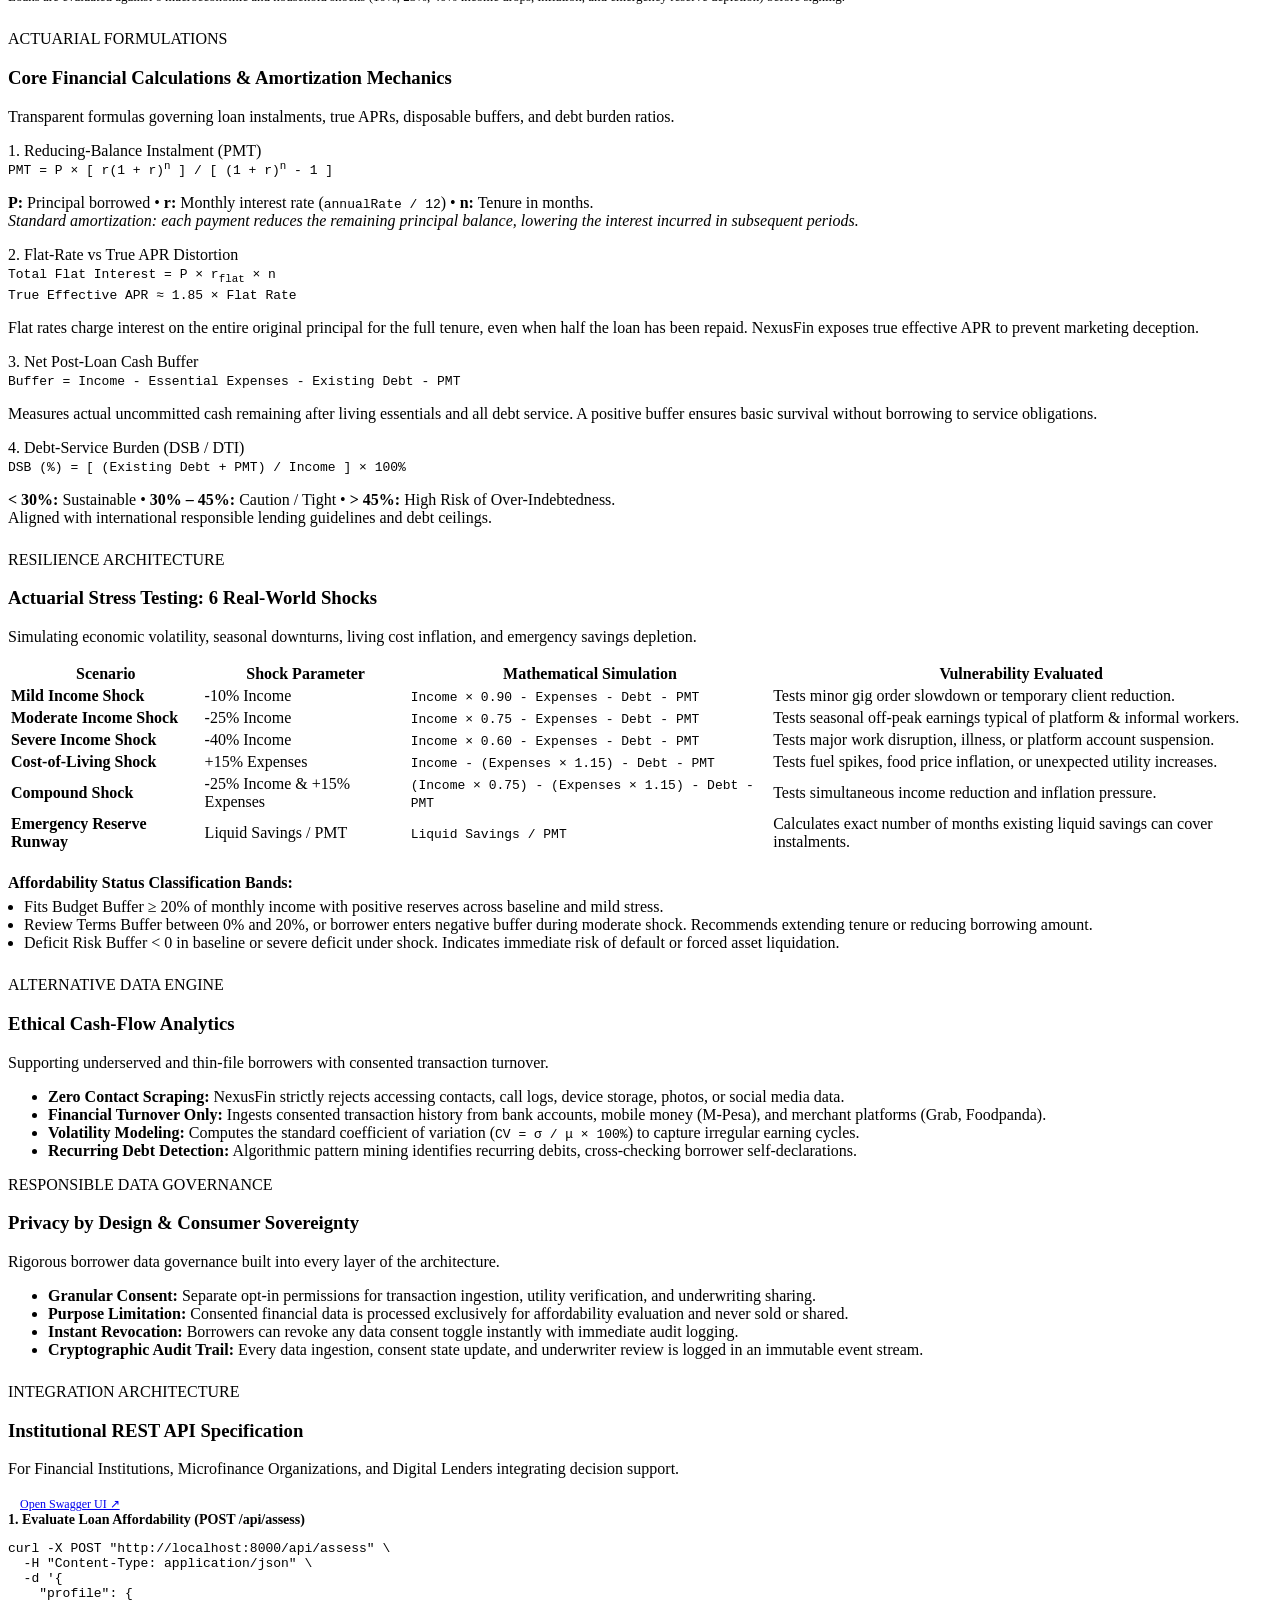
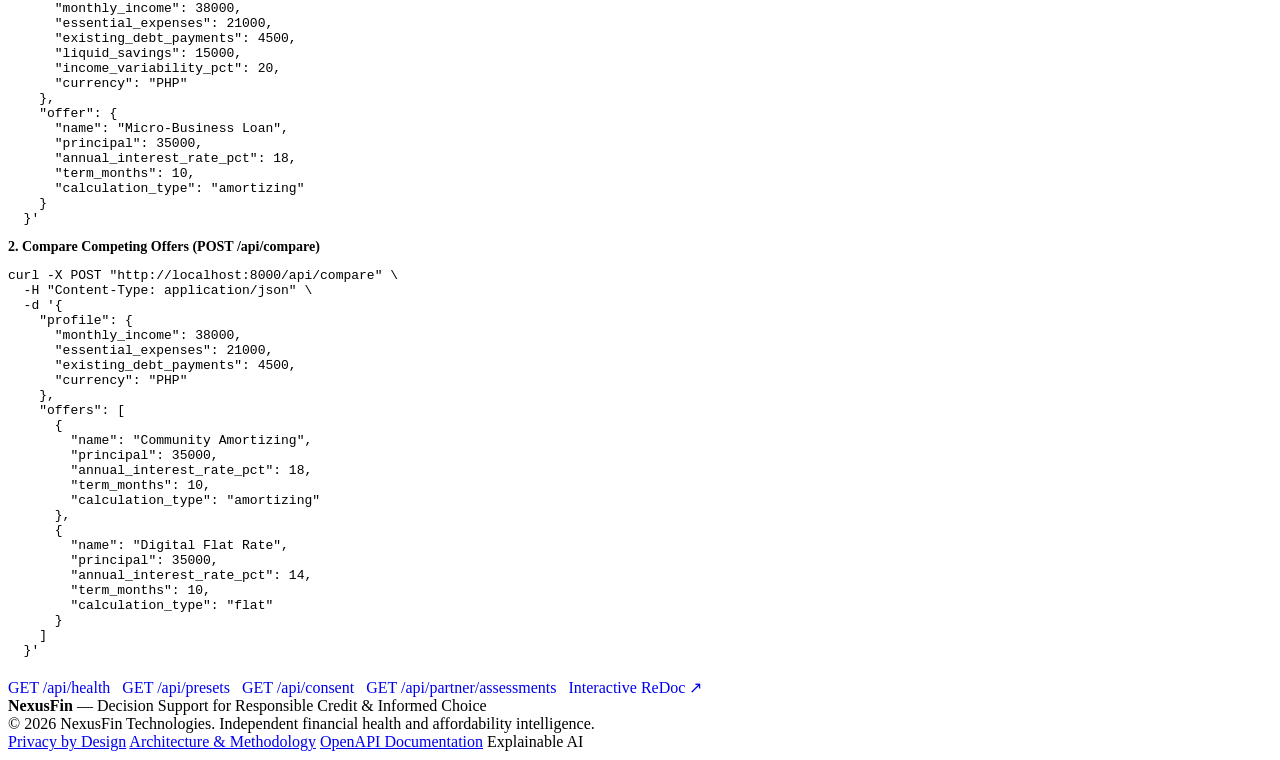
==== commit 89971bb4: "feat(ui): eliminate hackathon preset header, embed currency and reset actions in cash-flow workspace" ====
--- a/frontend/index.html
+++ b/frontend/index.html
@@ -23,31 +23,18 @@
       </div>
 
       <div class="header-controls">
-        <div class="control-item">
-          <label for="presetSelect">Sample Profile:</label>
-          <select id="presetSelect" class="select-sm">
-            <option value="">Loading profiles...</option>
-          </select>
-        </div>
-
-        <div class="control-item">
-          <label for="currencySelect">Currency:</label>
-          <select id="currencySelect" class="select-sm">
-            <option value="PHP">PHP (₱) — Philippines</option>
-            <option value="KES">KES (KSh) — Kenya</option>
-            <option value="SGD">SGD (S$) — Singapore</option>
-            <option value="IDR">IDR (Rp) — Indonesia</option>
-            <option value="MYR">MYR (RM) — Malaysia</option>
-            <option value="THB">THB (฿) — Thailand</option>
-            <option value="VND">VND (₫) — Vietnam</option>
-            <option value="USD">USD ($) — International</option>
-          </select>
-        </div>
-
         <div class="mode-toggle-group">
           <button class="mode-btn active" data-mode="consumer">Borrower Workspace</button>
-          <button class="mode-btn" data-mode="partner">Lender &amp; Underwriter Portal</button>
-        </div>
+          <button class="mode-btn" data-mode="partner">Institutional Underwriter Portal</button>
+        </div>
+
+        <button type="button" class="btn-hero btn-ghost" style="padding:6px 12px;font-size:12px;border:1px solid var(--ink-200);text-decoration:none;" onclick="App.switchTab('methodology');">
+          <span class="btn-icon">📐</span> Methodology
+        </button>
+
+        <a href="/docs" target="_blank" class="nav-api-link" title="OpenAPI Documentation">
+          <span style="font-size:12px;font-family:var(--font-mono);font-weight:600;">API Docs</span> ↗
+        </a>
       </div>
     </div>
   </header>
@@ -71,7 +58,7 @@
           <button type="button" class="btn-hero btn-outline" id="heroPrintReportBtn">
             <span class="btn-icon">🖨️</span> Print / Export Assessment
           </button>
-          <button type="button" class="btn-hero btn-ghost" id="heroViewMethodologyBtn" onclick="App.switchTab('pitchdeck');">
+          <button type="button" class="btn-hero btn-ghost" id="heroViewMethodologyBtn" onclick="App.switchTab('methodology');">
             <span class="btn-icon">📐</span> Methodology &amp; Financial Standards
           </button>
         </div>
@@ -103,7 +90,7 @@
       <button class="tab-nav-btn" data-tab="partner">
         <span class="tab-num">05</span> Institutional Underwriter Portal
       </button>
-      <button class="tab-nav-btn" data-tab="pitchdeck">
+      <button class="tab-nav-btn" data-tab="methodology">
         <span class="tab-num">06</span> Methodology &amp; Financial Standards
       </button>
     </div>
@@ -119,20 +106,45 @@
 
         <!-- Column 1: Financial Health Profile -->
         <div class="panel">
-          <div class="panel-header">
+          <div class="panel-header" style="display:flex;justify-content:space-between;align-items:flex-start;flex-wrap:wrap;gap:12px;">
             <div>
               <span class="eyebrow-tag">STEP 1 • HOUSEHOLD CASH FLOW</span>
               <h3>Your Financial Position</h3>
-              <p>Declare your typical monthly cash flow and existing financial commitments.</p>
+              <p>Declare your real monthly cash flow, living expenses, and debt commitments.</p>
+            </div>
+            <div class="panel-actions" style="display:flex;align-items:center;gap:8px;">
+              <button type="button" id="clearProfileBtn" class="btn-sm btn-outline" title="Reset all fields to enter your own personal data">
+                🗑️ Clear Form
+              </button>
+              <select id="presetSelect" class="select-sm" title="Quickly load representative profiles to explore calculations">
+                <option value="" disabled selected>✨ Load Example Profile...</option>
+              </select>
             </div>
           </div>
 
           <div class="form-grid">
+            <div class="form-group">
+              <label for="currencySelect">Operating Currency <span class="req">*</span></label>
+              <select id="currencySelect">
+                <option value="PHP" selected>PHP (₱) — Philippine Peso</option>
+                <option value="KES">KES (KSh) — Kenyan Shilling</option>
+                <option value="USD">USD ($) — US Dollar</option>
+                <option value="EUR">EUR (€) — Euro</option>
+                <option value="GBP">GBP (£) — British Pound</option>
+                <option value="SGD">SGD (S$) — Singapore Dollar</option>
+                <option value="IDR">IDR (Rp) — Indonesian Rupiah</option>
+                <option value="MYR">MYR (RM) — Malaysian Ringgit</option>
+                <option value="THB">THB (฿) — Thai Baht</option>
+                <option value="VND">VND (₫) — Vietnamese Dong</option>
+              </select>
+              <span class="form-hint">Denomination for calculations &amp; stress tests</span>
+            </div>
+
             <div class="form-group">
               <label for="monthlyIncome">Gross Monthly Income <span class="req">*</span></label>
               <div class="input-with-symbol">
                 <span class="symbol-addon currency-symbol-label">₱</span>
-                <input type="number" id="monthlyIncome" value="38000" min="0" step="100">
+                <input type="number" id="monthlyIncome" value="38000" min="0" step="100" placeholder="e.g. 38000">
               </div>
               <span class="form-hint">Average monthly earnings</span>
             </div>
@@ -140,12 +152,18 @@
             <div class="form-group">
               <label for="employmentType">Employment Type</label>
               <select id="employmentType">
-                <option value="gig_worker">Platform / Gig Worker (Grab, Foodpanda)</option>
-                <option value="freelance_msme">Freelancer / Digital MSME</option>
-                <option value="informal_trader">Informal Trader / Sari-Sari / Warung</option>
+                <option value="gig_worker">Platform / Gig Worker (Transport, Delivery, Logistics)</option>
+                <option value="freelance_msme">Freelancer / Digital MSME / Self-Employed</option>
+                <option value="informal_trader">Informal Trader / Small Merchant</option>
                 <option value="salaried">Salaried Employee</option>
                 <option value="seasonal">Seasonal Worker</option>
               </select>
+            </div>
+
+            <div class="form-group">
+              <label for="householdDependents">Financial Dependents</label>
+              <input type="number" id="householdDependents" value="2" min="0" max="15">
+              <span class="form-hint">Family members reliant on your income</span>
             </div>
 
             <div class="form-group col-span-2">
@@ -160,7 +178,7 @@
               <label for="essentialExpenses">Essential Living Expenses <span class="req">*</span></label>
               <div class="input-with-symbol">
                 <span class="symbol-addon currency-symbol-label">₱</span>
-                <input type="number" id="essentialExpenses" value="21000" min="0" step="100">
+                <input type="number" id="essentialExpenses" value="21000" min="0" step="100" placeholder="e.g. 21000">
               </div>
               <span class="form-hint">Rent, food, utilities, health, school fees</span>
             </div>
@@ -169,7 +187,7 @@
               <label for="existingDebt">Existing Debt Payments <span class="req">*</span></label>
               <div class="input-with-symbol">
                 <span class="symbol-addon currency-symbol-label">₱</span>
-                <input type="number" id="existingDebt" value="4500" min="0" step="50">
+                <input type="number" id="existingDebt" value="4500" min="0" step="50" placeholder="e.g. 4500">
               </div>
               <span class="form-hint">Current bank, BNPL, or installment debits</span>
             </div>
@@ -178,7 +196,7 @@
               <label for="liquidSavings">Liquid Savings Reserve</label>
               <div class="input-with-symbol">
                 <span class="symbol-addon currency-symbol-label">₱</span>
-                <input type="number" id="liquidSavings" value="18000" min="0" step="100">
+                <input type="number" id="liquidSavings" value="18000" min="0" step="100" placeholder="e.g. 18000">
               </div>
               <span class="form-hint">Immediately accessible cash or e-wallet buffer</span>
             </div>
@@ -187,14 +205,9 @@
               <label for="goalSavings">Monthly Savings Goal</label>
               <div class="input-with-symbol">
                 <span class="symbol-addon currency-symbol-label">₱</span>
-                <input type="number" id="goalSavings" value="3000" min="0" step="50">
+                <input type="number" id="goalSavings" value="3000" min="0" step="50" placeholder="e.g. 3000">
               </div>
               <span class="form-hint">Voluntary target (not deducted as mandatory debt)</span>
-            </div>
-
-            <div class="form-group col-span-2">
-              <label for="householdDependents">Number of Financial Dependents</label>
-              <input type="number" id="householdDependents" value="2" min="0" max="15">
             </div>
           </div>
         </div>
@@ -539,11 +552,16 @@
           </div>
 
           <div style="margin-top:1.25rem;">
-            <label style="font-size:12px;font-weight:700;color:var(--ink-700);">Or Load Pre-Calibrated Sample Statements (1-Click):</label>
+            <div style="display:flex;justify-content:space-between;align-items:center;margin-bottom:8px;flex-wrap:wrap;gap:8px;">
+              <label style="font-size:12px;font-weight:700;color:var(--ink-700);">Or Test with Standard Real-World Statements (1-Click):</label>
+              <button type="button" class="btn-sm btn-ghost" id="downloadCsvTemplateBtn" style="font-size:11px;padding:3px 8px;cursor:pointer;" title="Download sample CSV template format">
+                📥 Download CSV Template
+              </button>
+            </div>
             <div class="sample-dataset-pills">
-              <button class="sample-pill-btn" onclick="App.loadSampleDataset('manila');">🛵 Delivery &amp; Logistics Contractor (PHP)</button>
-              <button class="sample-pill-btn" onclick="App.loadSampleDataset('kenya');">💼 Digital MSME &amp; Freelancer (KES)</button>
-              <button class="sample-pill-btn" onclick="App.loadSampleDataset('jakarta');">🏪 Small Retail Merchant (IDR)</button>
+              <button class="sample-pill-btn" onclick="App.loadSampleDataset('manila');">🏦 Bank Account Statement (CSV)</button>
+              <button class="sample-pill-btn" onclick="App.loadSampleDataset('kenya');">📱 Mobile Money / M-Pesa Statement (CSV)</button>
+              <button class="sample-pill-btn" onclick="App.loadSampleDataset('jakarta');">🛒 Merchant Point-of-Sale Export (CSV)</button>
             </div>
           </div>
 
@@ -723,7 +741,7 @@
     </div>
 
     <!-- TAB 6: Methodology & Financial Standards -->
-    <div id="pitchdeck" class="tab-pane">
+    <div id="methodology" class="tab-pane">
       <div class="methodology-container">
 
         <!-- Header & Action Bar -->
@@ -736,7 +754,7 @@
             </p>
           </div>
           <div class="methodology-actions">
-            <a href="/api/pitch-deck/download" class="btn-hero btn-primary" download="NexusFin_Platform_Architecture.pdf">
+            <a href="/api/pitch-deck/download" class="btn-hero btn-primary" download="NexusFin_Technical_Specification.pdf">
               <span class="btn-icon">📥</span> Download Technical Whitepaper (PDF)
             </a>
             <a href="/docs" target="_blank" class="btn-hero btn-secondary">
@@ -1034,7 +1052,7 @@
       </div>
       <div class="footer-badges">
         <a href="#privacy" onclick="App.switchTab('privacy');" class="footer-badge-pill">Privacy by Design</a>
-        <a href="#pitchdeck" onclick="App.switchTab('pitchdeck');" class="footer-badge-pill">Architecture &amp; Methodology</a>
+        <a href="#methodology" onclick="App.switchTab('methodology');" class="footer-badge-pill">Architecture &amp; Methodology</a>
         <a href="/docs" target="_blank" class="footer-badge-pill">OpenAPI Documentation</a>
         <span class="footer-badge-pill">Explainable AI</span>
       </div>
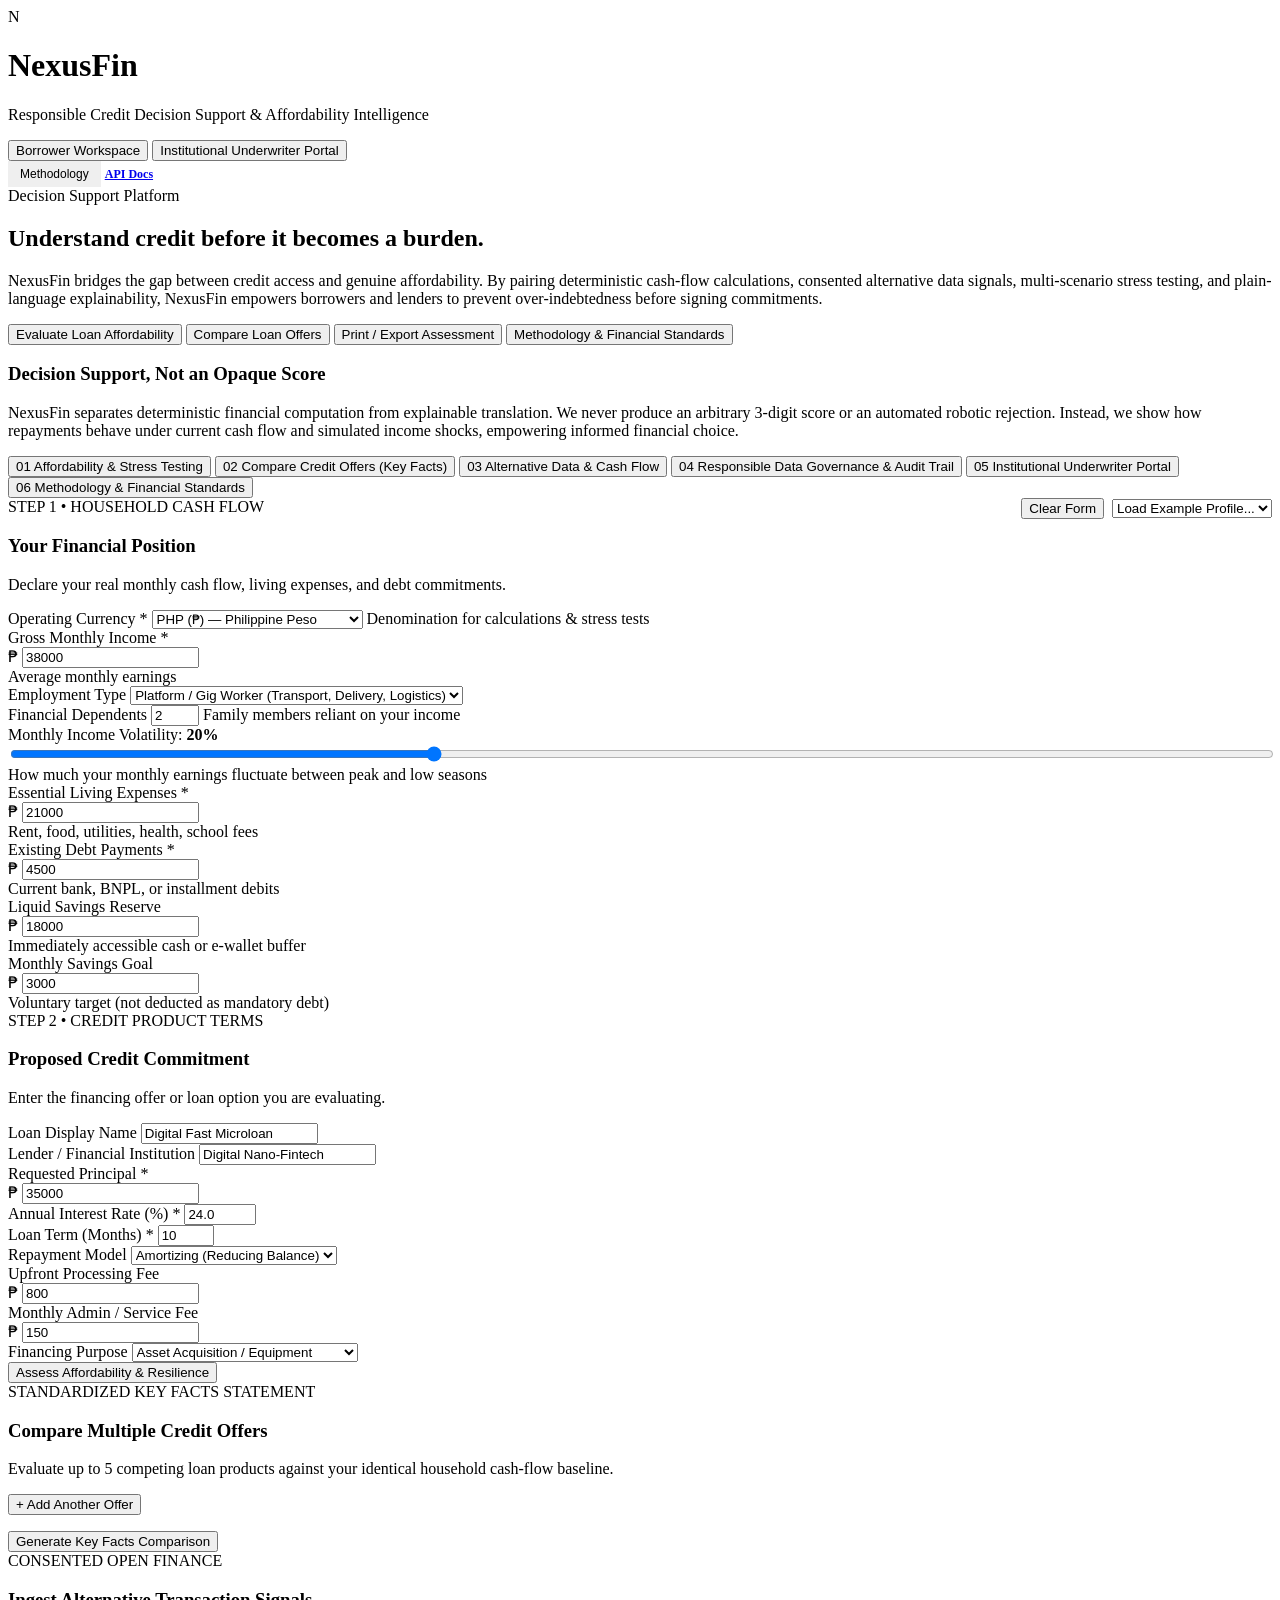
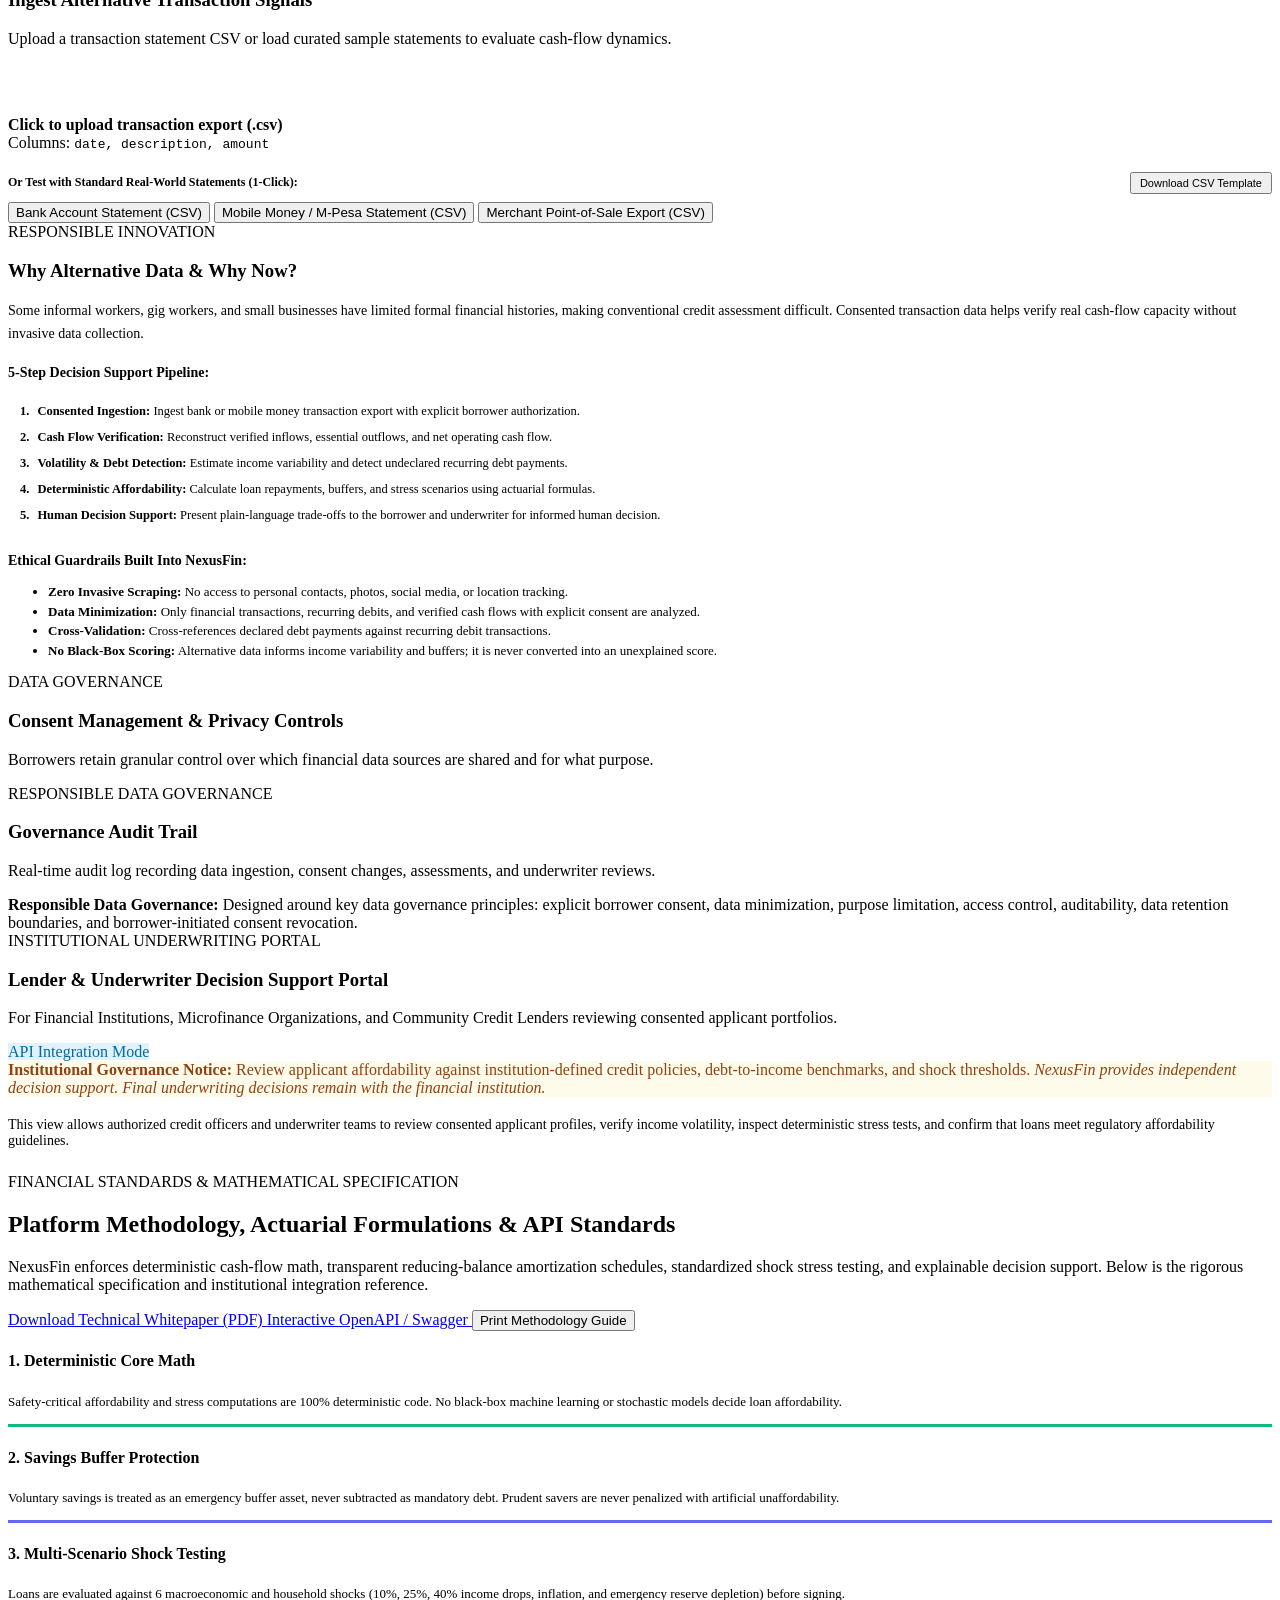
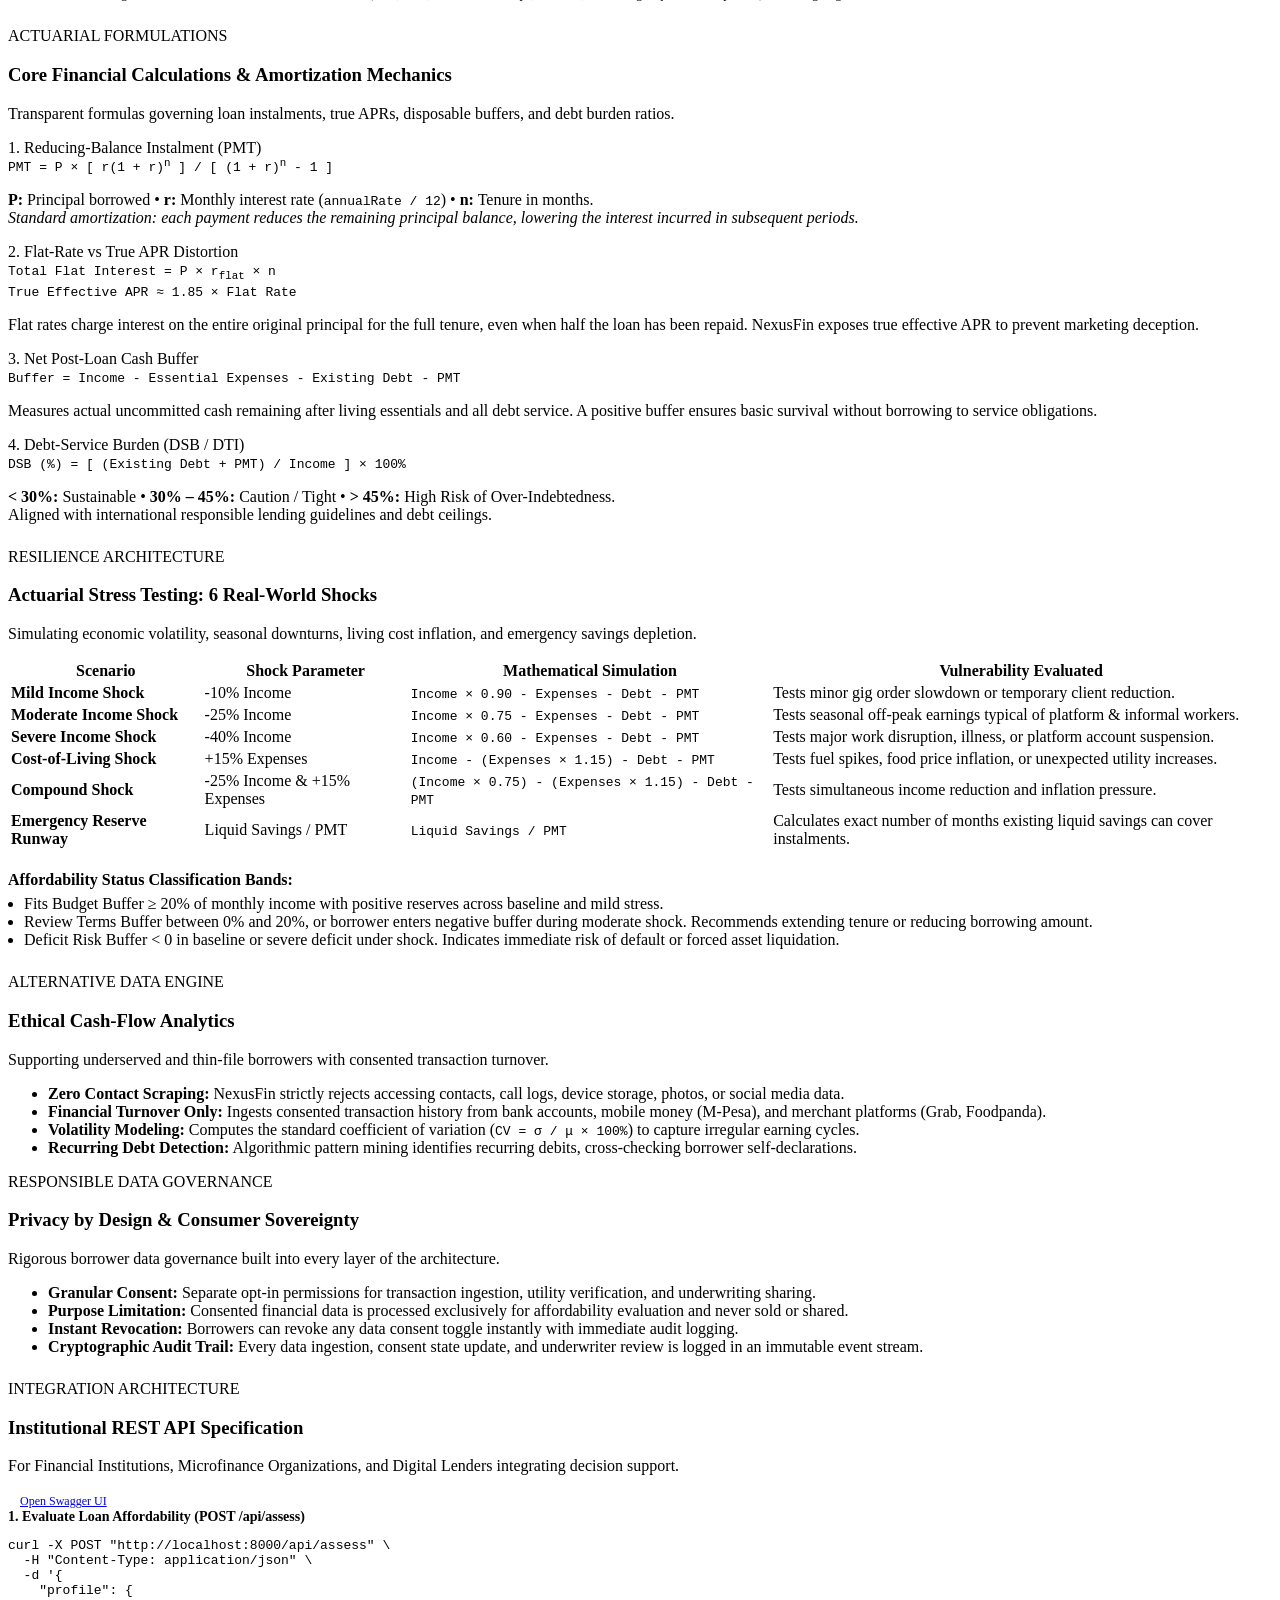
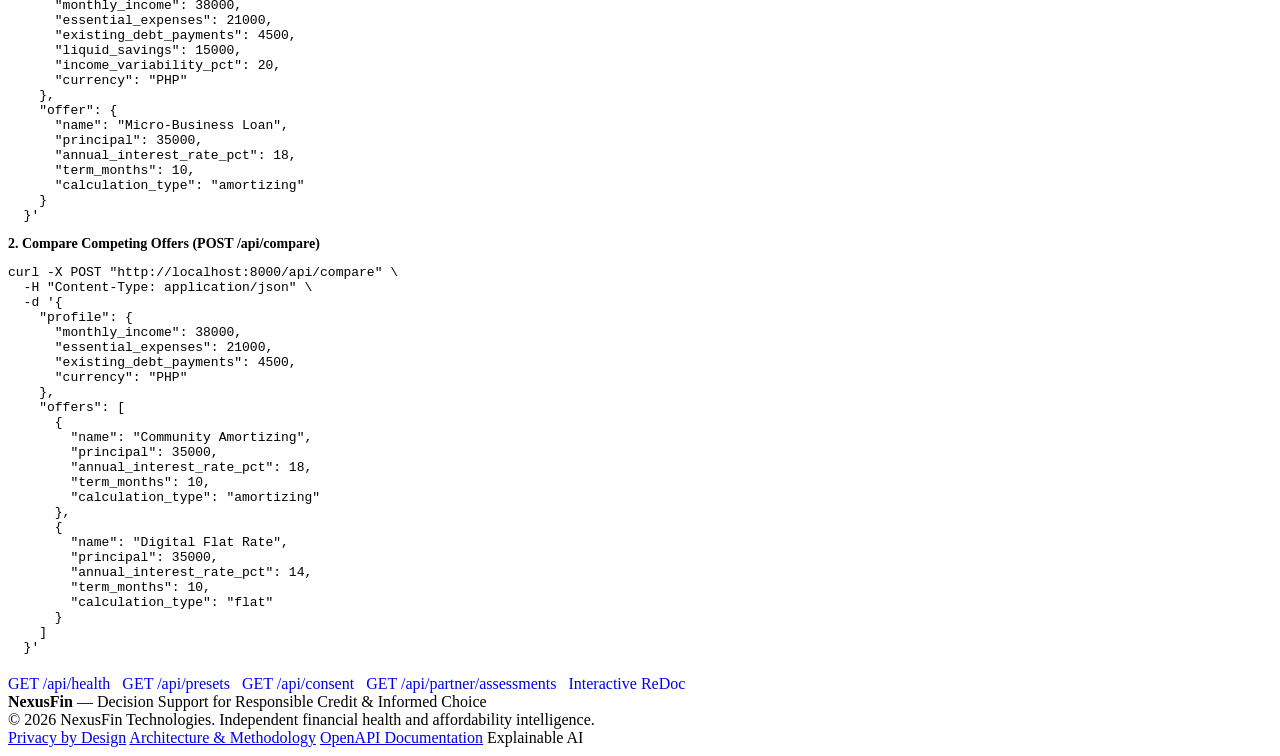
==== commit 16d82195: "refactor(ui): remove all emojis and icons from index.html template" ====
--- a/frontend/index.html
+++ b/frontend/index.html
@@ -29,11 +29,11 @@
         </div>
 
         <button type="button" class="btn-hero btn-ghost" style="padding:6px 12px;font-size:12px;border:1px solid var(--ink-200);text-decoration:none;" onclick="App.switchTab('methodology');">
-          <span class="btn-icon">📐</span> Methodology
+          Methodology
         </button>
 
         <a href="/docs" target="_blank" class="nav-api-link" title="OpenAPI Documentation">
-          <span style="font-size:12px;font-family:var(--font-mono);font-weight:600;">API Docs</span> ↗
+          <span style="font-size:12px;font-family:var(--font-mono);font-weight:600;">API Docs</span>
         </a>
       </div>
     </div>
@@ -50,21 +50,21 @@
         </p>
         <div class="hero-actions-bar">
           <button type="button" class="btn-hero btn-primary" onclick="App.switchTab('assessment'); document.getElementById('monthlyIncome').focus();">
-            <span class="btn-icon">⚡</span> Evaluate Loan Affordability
+            Evaluate Loan Affordability
           </button>
           <button type="button" class="btn-hero btn-secondary" onclick="App.switchTab('compare');">
-            <span class="btn-icon">⚖️</span> Compare Loan Offers
+            Compare Loan Offers
           </button>
           <button type="button" class="btn-hero btn-outline" id="heroPrintReportBtn">
-            <span class="btn-icon">🖨️</span> Print / Export Assessment
+            Print / Export Assessment
           </button>
           <button type="button" class="btn-hero btn-ghost" id="heroViewMethodologyBtn" onclick="App.switchTab('methodology');">
-            <span class="btn-icon">📐</span> Methodology &amp; Financial Standards
+            Methodology &amp; Financial Standards
           </button>
         </div>
       </div>
       <div class="hero-callout">
-        <h3>💡 Decision Support, Not an Opaque Score</h3>
+        <h3>Decision Support, Not an Opaque Score</h3>
         <p>
           NexusFin separates deterministic financial computation from explainable translation. We never produce an arbitrary 3-digit score or an automated robotic rejection. Instead, we show how repayments behave under current cash flow and simulated income shocks, empowering informed financial choice.
         </p>
@@ -114,10 +114,10 @@
             </div>
             <div class="panel-actions" style="display:flex;align-items:center;gap:8px;">
               <button type="button" id="clearProfileBtn" class="btn-sm btn-outline" title="Reset all fields to enter your own personal data">
-                🗑️ Clear Form
+                Clear Form
               </button>
               <select id="presetSelect" class="select-sm" title="Quickly load representative profiles to explore calculations">
-                <option value="" disabled selected>✨ Load Example Profile...</option>
+                <option value="" disabled selected>Load Example Profile...</option>
               </select>
             </div>
           </div>
@@ -288,7 +288,7 @@
             </div>
           </div>
 
-          <button id="assessBtn" class="btn-primary">⚡ Assess Affordability &amp; Resilience</button>
+          <button id="assessBtn" class="btn-primary">Assess Affordability &amp; Resilience</button>
         </div>
 
       </div>
@@ -501,7 +501,7 @@
           <!-- Dynamically injected offer rows -->
         </div>
 
-        <button id="runCompareBtn" class="btn-primary" style="margin-top:1rem;">📊 Generate Key Facts Comparison</button>
+        <button id="runCompareBtn" class="btn-primary" style="margin-top:1rem;">Generate Key Facts Comparison</button>
 
         <!-- Comparison Results Area -->
         <div id="comparisonResultsArea" style="display:none;margin-top:2rem;">
@@ -546,7 +546,9 @@
           </div>
 
           <div class="upload-dropzone" onclick="document.getElementById('txFileInput').click();">
-            <span style="font-size:32px;">📄</span>
+            <div style="display:flex;justify-content:center;margin-bottom:8px;">
+              <svg width="36" height="36" viewBox="0 0 24 24" fill="none" stroke="var(--ink-400)" stroke-width="1.75" stroke-linecap="round" stroke-linejoin="round"><path d="M14 2H6a2 2 0 0 0-2 2v16a2 2 0 0 0 2 2h12a2 2 0 0 0 2-2V8z"></path><polyline points="14 2 14 8 20 8"></polyline><line x1="16" y1="13" x2="8" y2="13"></line><line x1="16" y1="17" x2="8" y2="17"></line><polyline points="10 9 9 9 8 9"></polyline></svg>
+            </div>
             <p><strong>Click to upload transaction export (.csv)</strong><br>Columns: <code>date, description, amount</code></p>
             <input type="file" id="txFileInput" accept=".csv" style="display:none;">
           </div>
@@ -555,13 +557,13 @@
             <div style="display:flex;justify-content:space-between;align-items:center;margin-bottom:8px;flex-wrap:wrap;gap:8px;">
               <label style="font-size:12px;font-weight:700;color:var(--ink-700);">Or Test with Standard Real-World Statements (1-Click):</label>
               <button type="button" class="btn-sm btn-ghost" id="downloadCsvTemplateBtn" style="font-size:11px;padding:3px 8px;cursor:pointer;" title="Download sample CSV template format">
-                📥 Download CSV Template
+                Download CSV Template
               </button>
             </div>
             <div class="sample-dataset-pills">
-              <button class="sample-pill-btn" onclick="App.loadSampleDataset('manila');">🏦 Bank Account Statement (CSV)</button>
-              <button class="sample-pill-btn" onclick="App.loadSampleDataset('kenya');">📱 Mobile Money / M-Pesa Statement (CSV)</button>
-              <button class="sample-pill-btn" onclick="App.loadSampleDataset('jakarta');">🛒 Merchant Point-of-Sale Export (CSV)</button>
+              <button class="sample-pill-btn" onclick="App.loadSampleDataset('manila');">Bank Account Statement (CSV)</button>
+              <button class="sample-pill-btn" onclick="App.loadSampleDataset('kenya');">Mobile Money / M-Pesa Statement (CSV)</button>
+              <button class="sample-pill-btn" onclick="App.loadSampleDataset('jakarta');">Merchant Point-of-Sale Export (CSV)</button>
             </div>
           </div>
 
@@ -603,7 +605,7 @@
             <ul id="txInsightsList" class="bullet-list" style="margin-top:1rem;"></ul>
 
             <button id="applyDetectedBtn" class="btn-primary" style="margin-top:1rem;background:var(--accent);">
-              ✓ Import Detected Cash Flows Into Assessment Profile
+              Import Detected Cash Flows Into Assessment Profile
             </button>
 
             <div style="margin-top:1.5rem;">
@@ -755,13 +757,13 @@
           </div>
           <div class="methodology-actions">
             <a href="/api/pitch-deck/download" class="btn-hero btn-primary" download="NexusFin_Technical_Specification.pdf">
-              <span class="btn-icon">📥</span> Download Technical Whitepaper (PDF)
+              Download Technical Whitepaper (PDF)
             </a>
             <a href="/docs" target="_blank" class="btn-hero btn-secondary">
-              <span class="btn-icon">⚙️</span> Interactive OpenAPI / Swagger
+              Interactive OpenAPI / Swagger
             </a>
             <button type="button" class="btn-hero btn-outline" onclick="window.print();">
-              <span class="btn-icon">🖨️</span> Print Methodology Guide
+              Print Methodology Guide
             </button>
           </div>
         </div>
@@ -965,7 +967,7 @@
             </div>
             <div>
               <a href="/docs" target="_blank" class="btn-hero btn-secondary" style="font-size:12px;padding:6px 12px;">
-                Open Swagger UI ↗
+                Open Swagger UI
               </a>
             </div>
           </div>
@@ -1034,7 +1036,7 @@
             <a href="/api/presets" target="_blank" class="badge-pill" style="text-decoration:none;">GET /api/presets</a>
             <a href="/api/consent" target="_blank" class="badge-pill" style="text-decoration:none;">GET /api/consent</a>
             <a href="/api/partner/assessments" target="_blank" class="badge-pill" style="text-decoration:none;">GET /api/partner/assessments</a>
-            <a href="/redoc" target="_blank" class="badge-pill" style="text-decoration:none;">Interactive ReDoc ↗</a>
+            <a href="/redoc" target="_blank" class="badge-pill" style="text-decoration:none;">Interactive ReDoc</a>
           </div>
         </div>
 
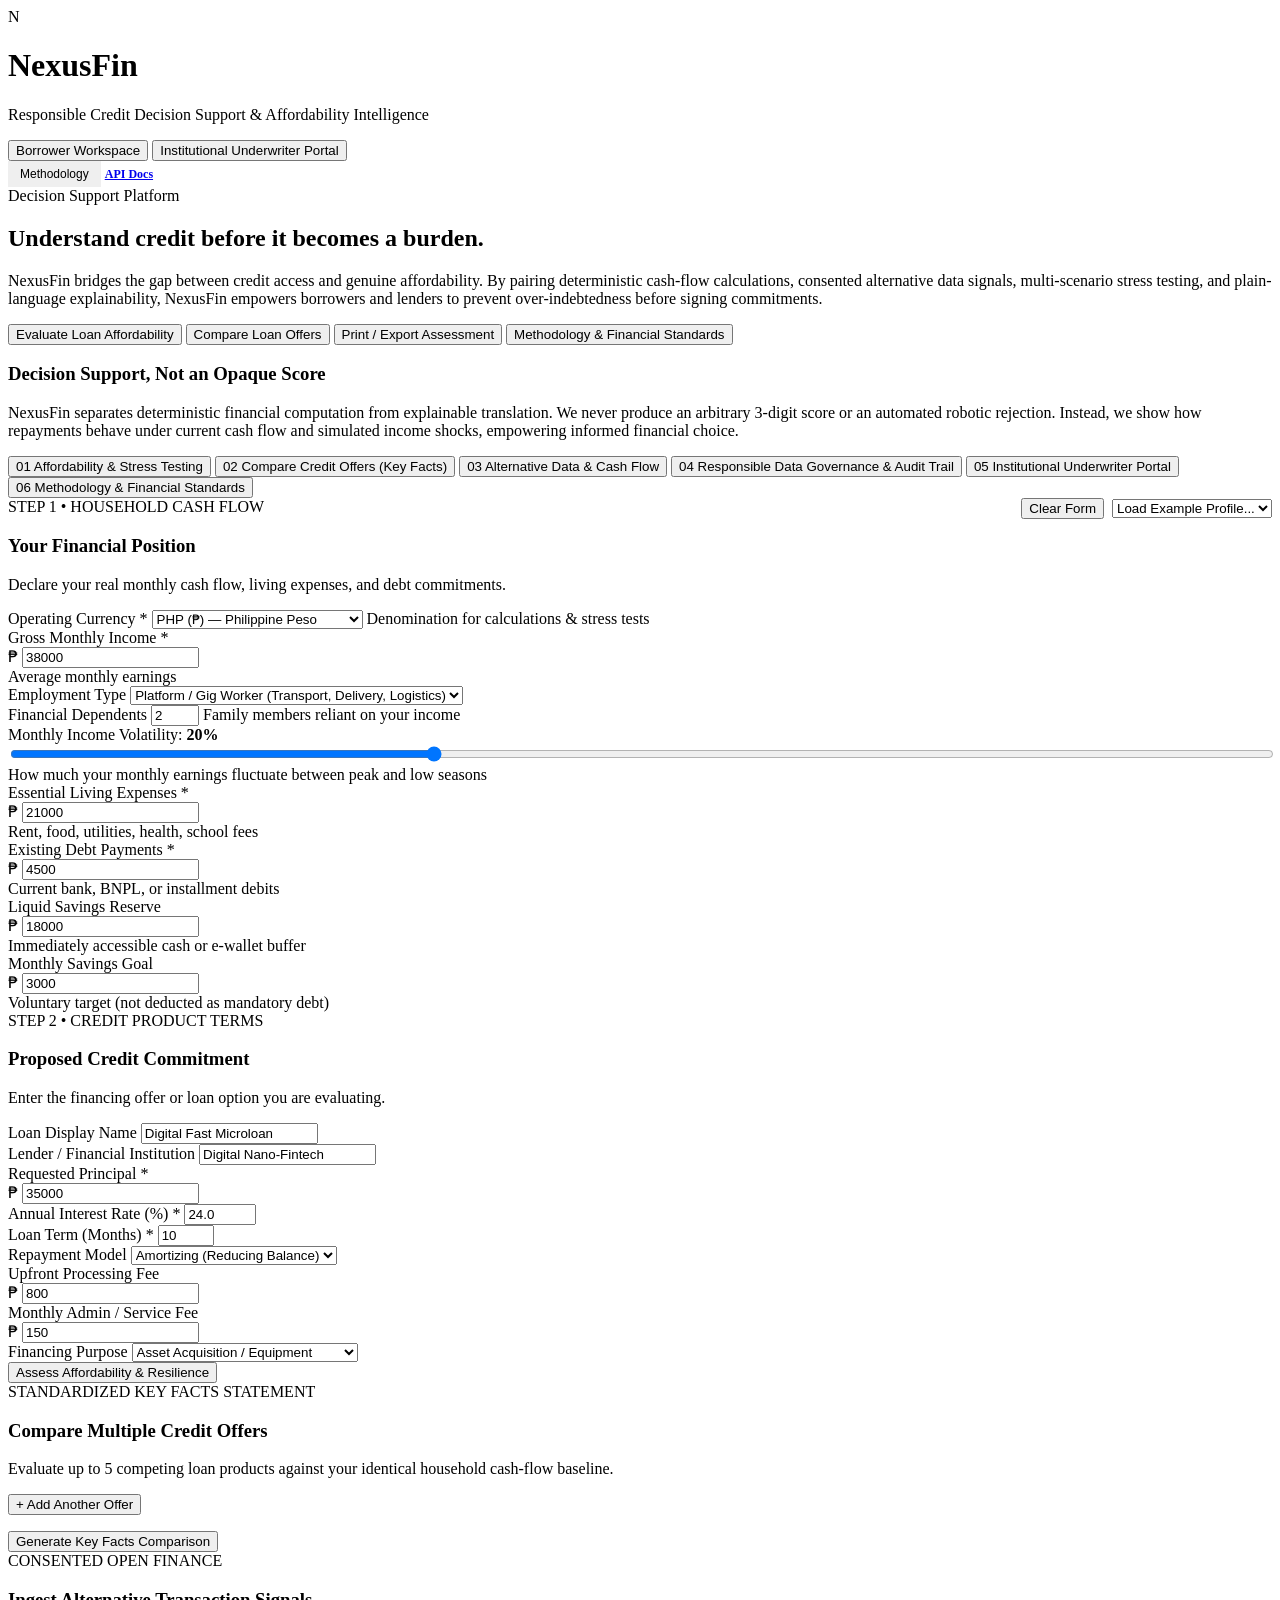
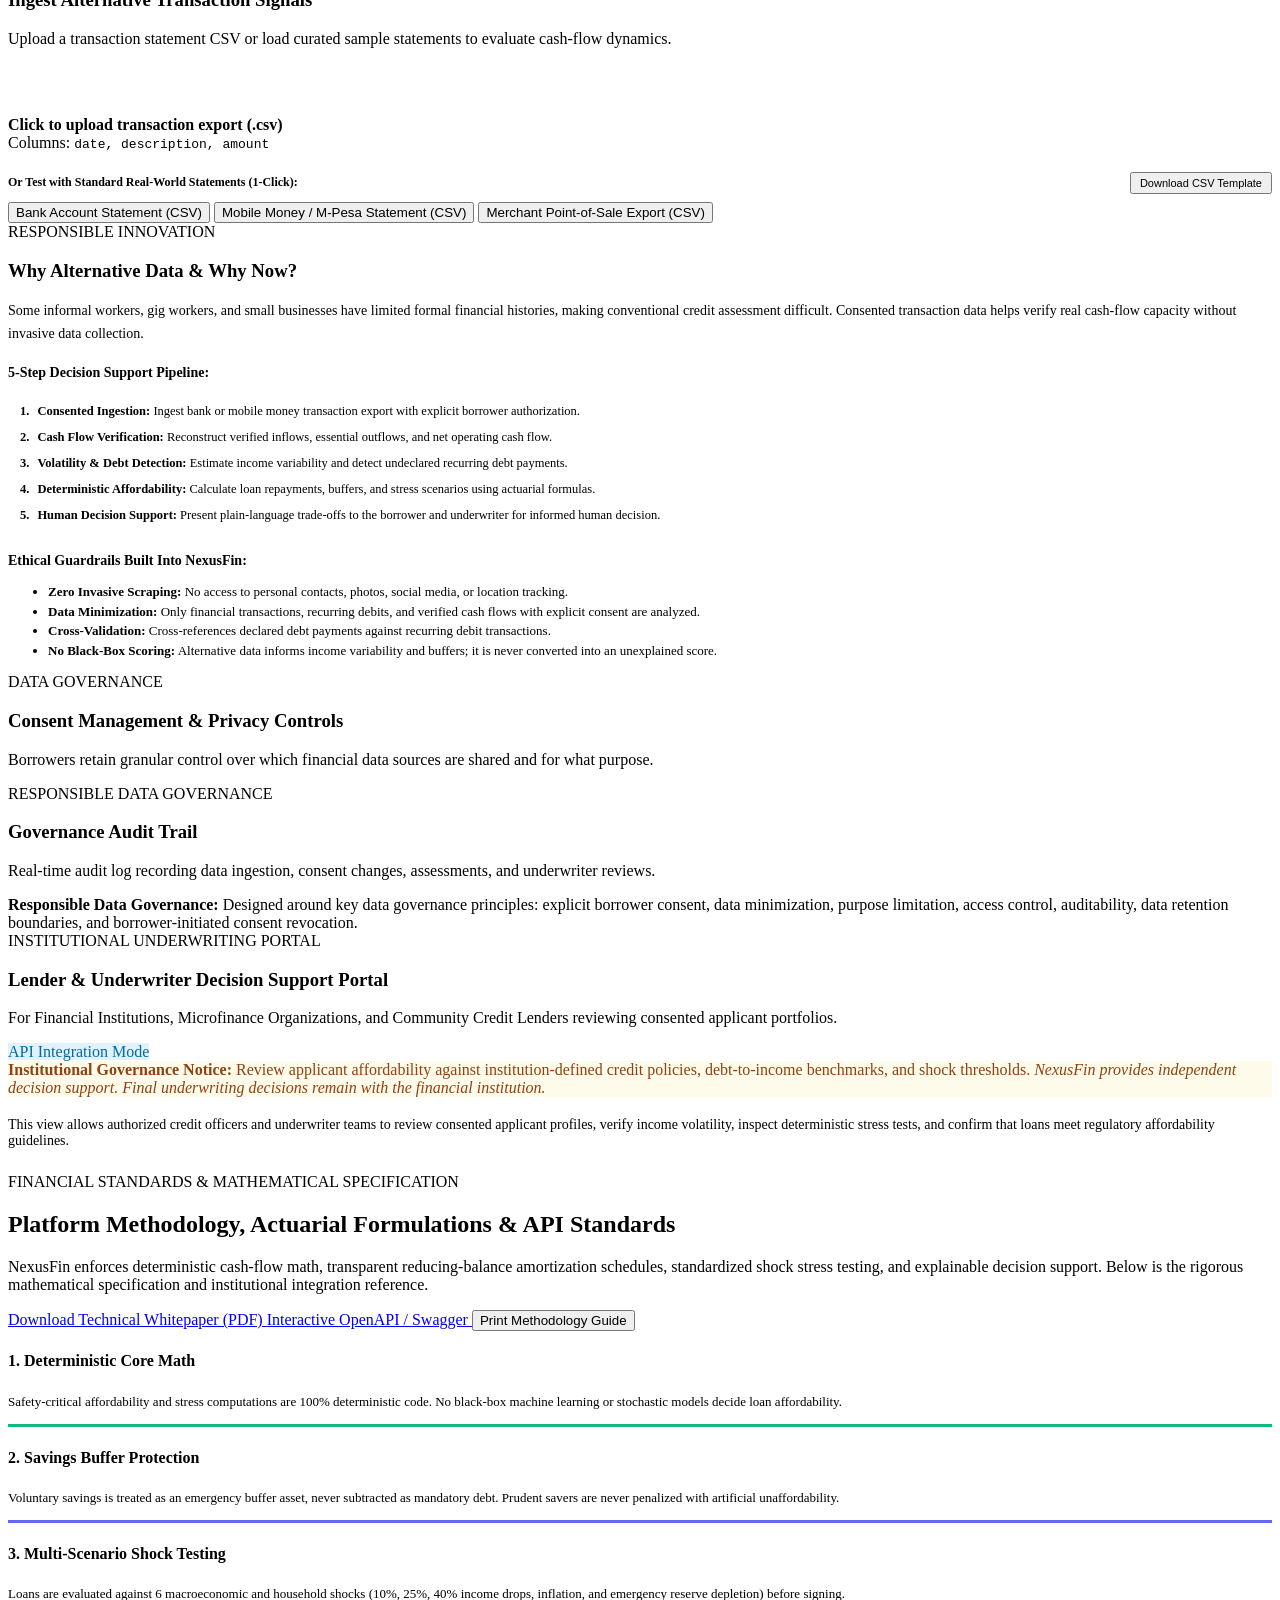
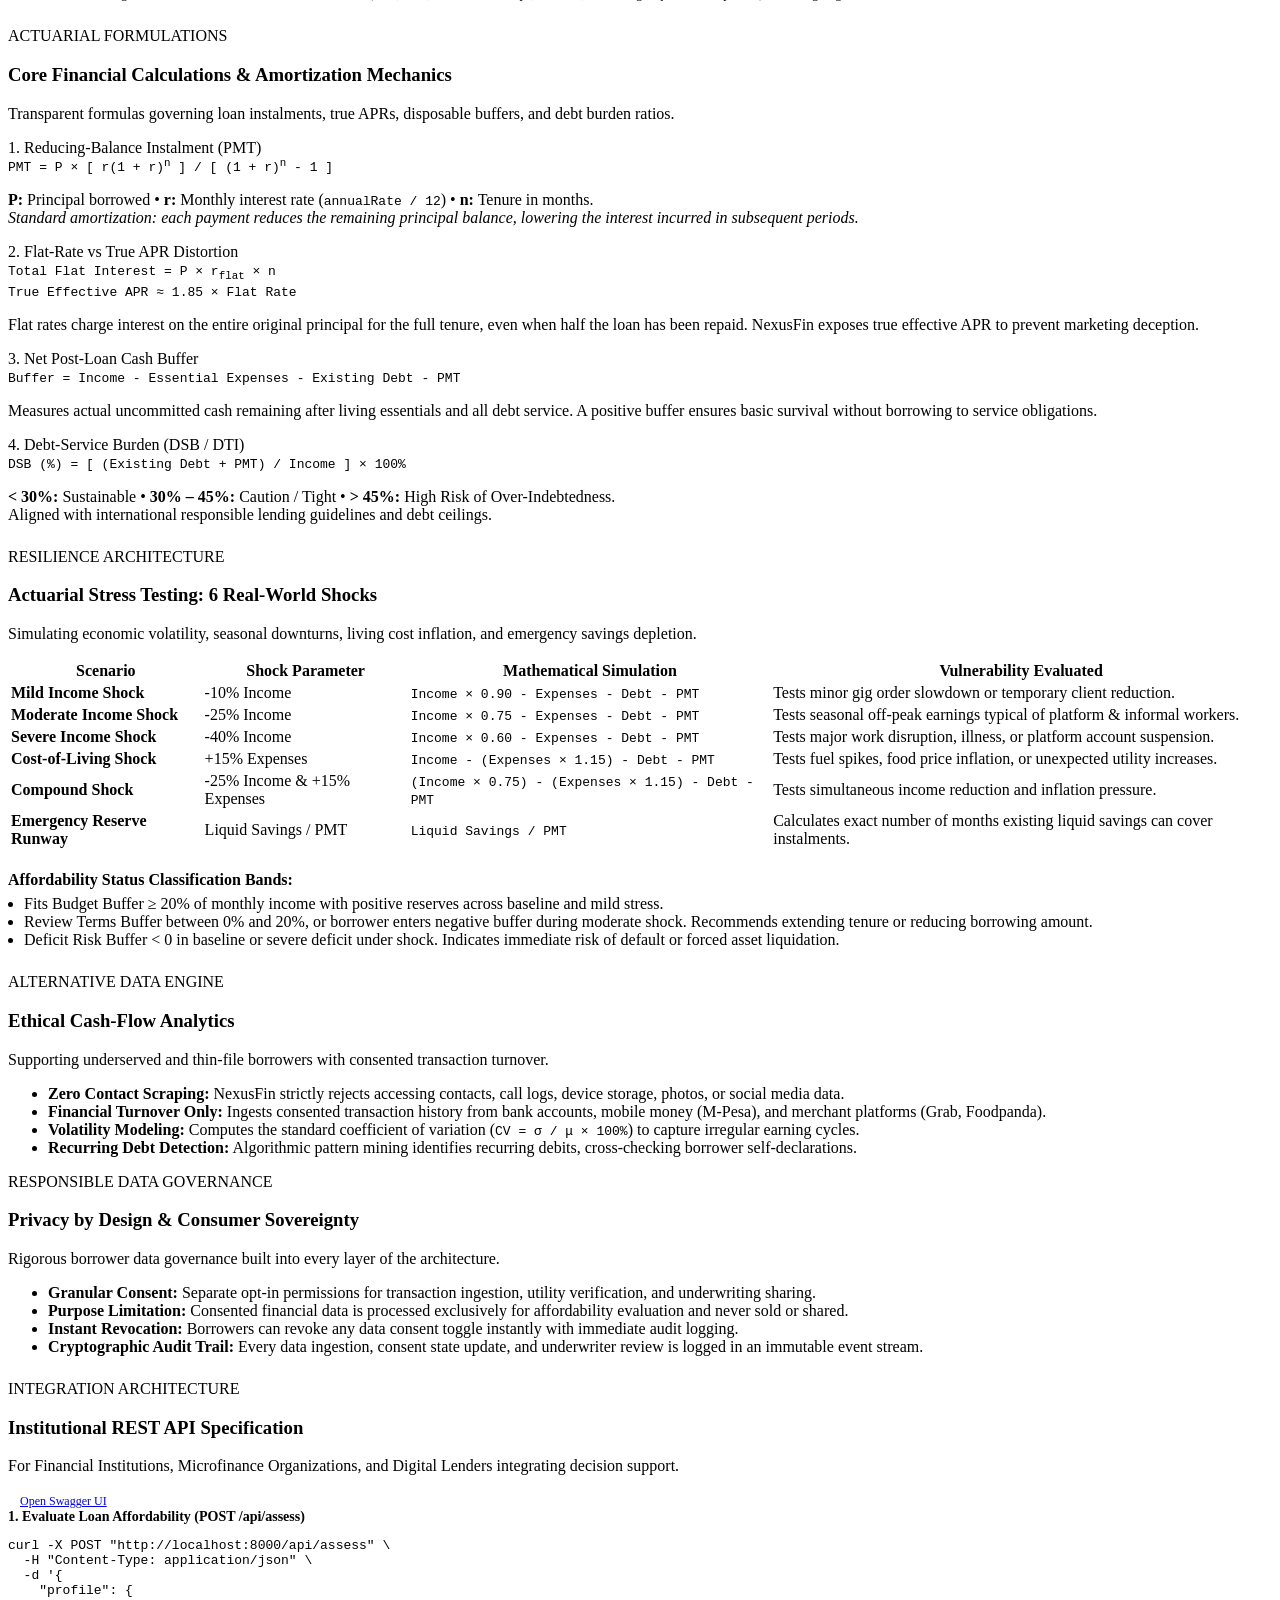
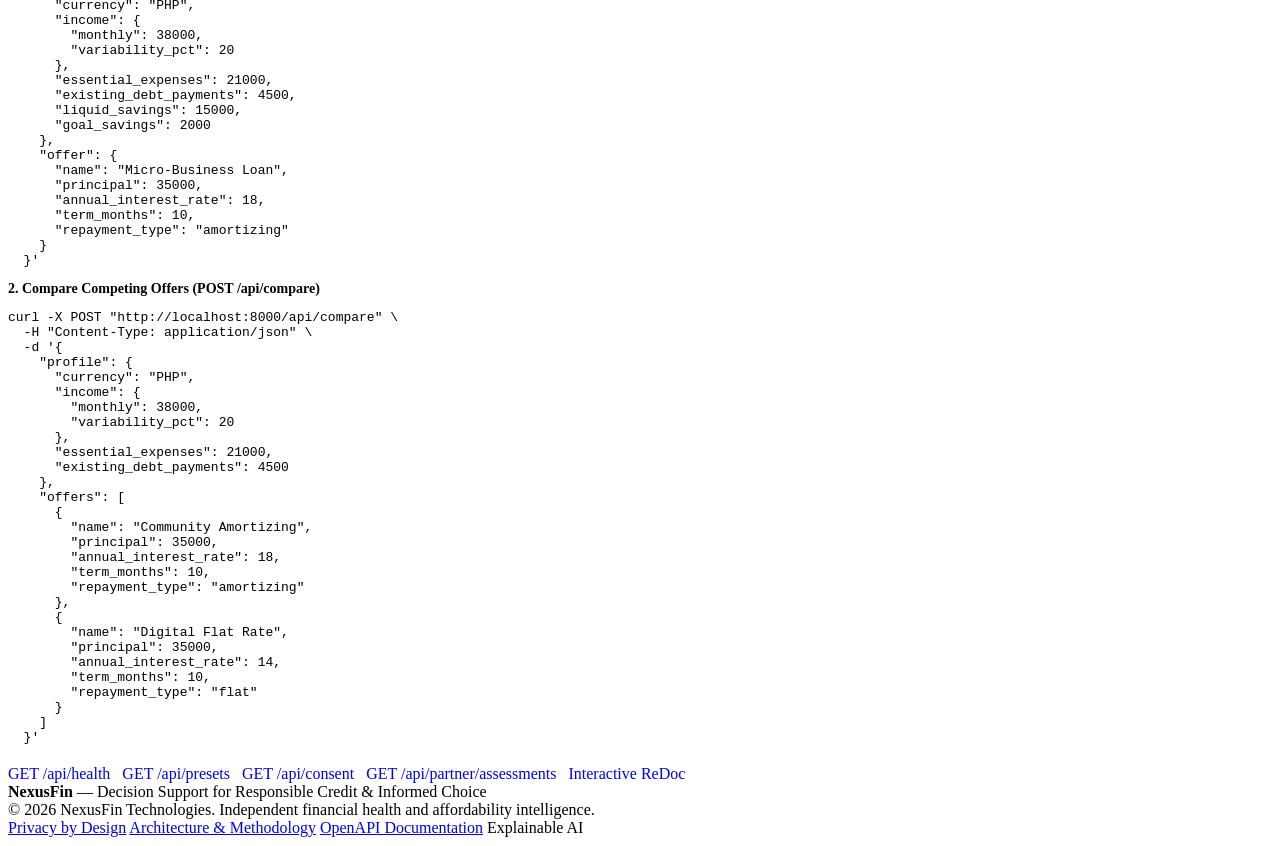
==== commit 842834f2: "docs(api): align curl examples in institutional panel with exact Pydantic schema" ====
--- a/frontend/index.html
+++ b/frontend/index.html
@@ -980,19 +980,22 @@
   -H "Content-Type: application/json" \
   -d '{
     "profile": {
-      "monthly_income": 38000,
+      "currency": "PHP",
+      "income": {
+        "monthly": 38000,
+        "variability_pct": 20
+      },
       "essential_expenses": 21000,
       "existing_debt_payments": 4500,
       "liquid_savings": 15000,
-      "income_variability_pct": 20,
-      "currency": "PHP"
+      "goal_savings": 2000
     },
     "offer": {
       "name": "Micro-Business Loan",
       "principal": 35000,
-      "annual_interest_rate_pct": 18,
+      "annual_interest_rate": 18,
       "term_months": 10,
-      "calculation_type": "amortizing"
+      "repayment_type": "amortizing"
     }
   }'</code></pre>
               </div>
@@ -1005,25 +1008,28 @@
   -H "Content-Type: application/json" \
   -d '{
     "profile": {
-      "monthly_income": 38000,
+      "currency": "PHP",
+      "income": {
+        "monthly": 38000,
+        "variability_pct": 20
+      },
       "essential_expenses": 21000,
-      "existing_debt_payments": 4500,
-      "currency": "PHP"
+      "existing_debt_payments": 4500
     },
     "offers": [
       {
         "name": "Community Amortizing",
         "principal": 35000,
-        "annual_interest_rate_pct": 18,
+        "annual_interest_rate": 18,
         "term_months": 10,
-        "calculation_type": "amortizing"
+        "repayment_type": "amortizing"
       },
       {
         "name": "Digital Flat Rate",
         "principal": 35000,
-        "annual_interest_rate_pct": 14,
+        "annual_interest_rate": 14,
         "term_months": 10,
-        "calculation_type": "flat"
+        "repayment_type": "flat"
       }
     ]
   }'</code></pre>
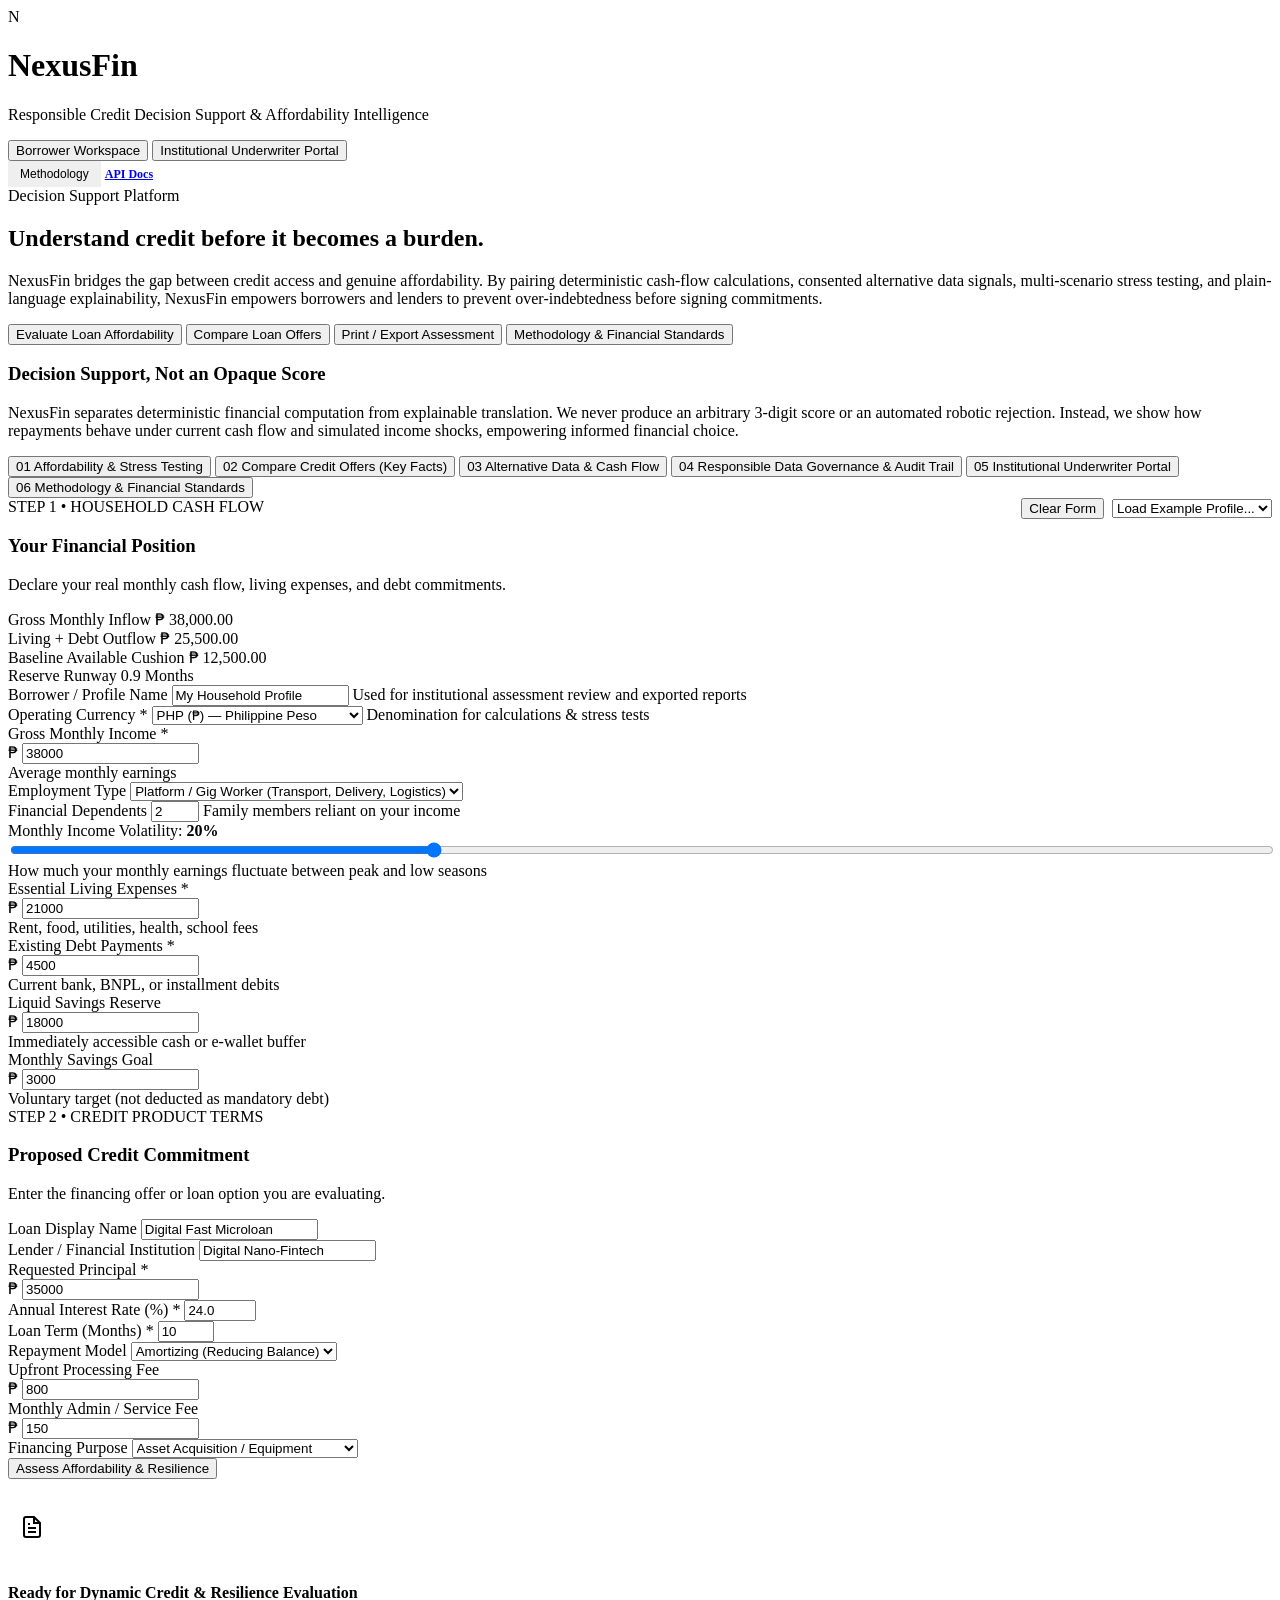
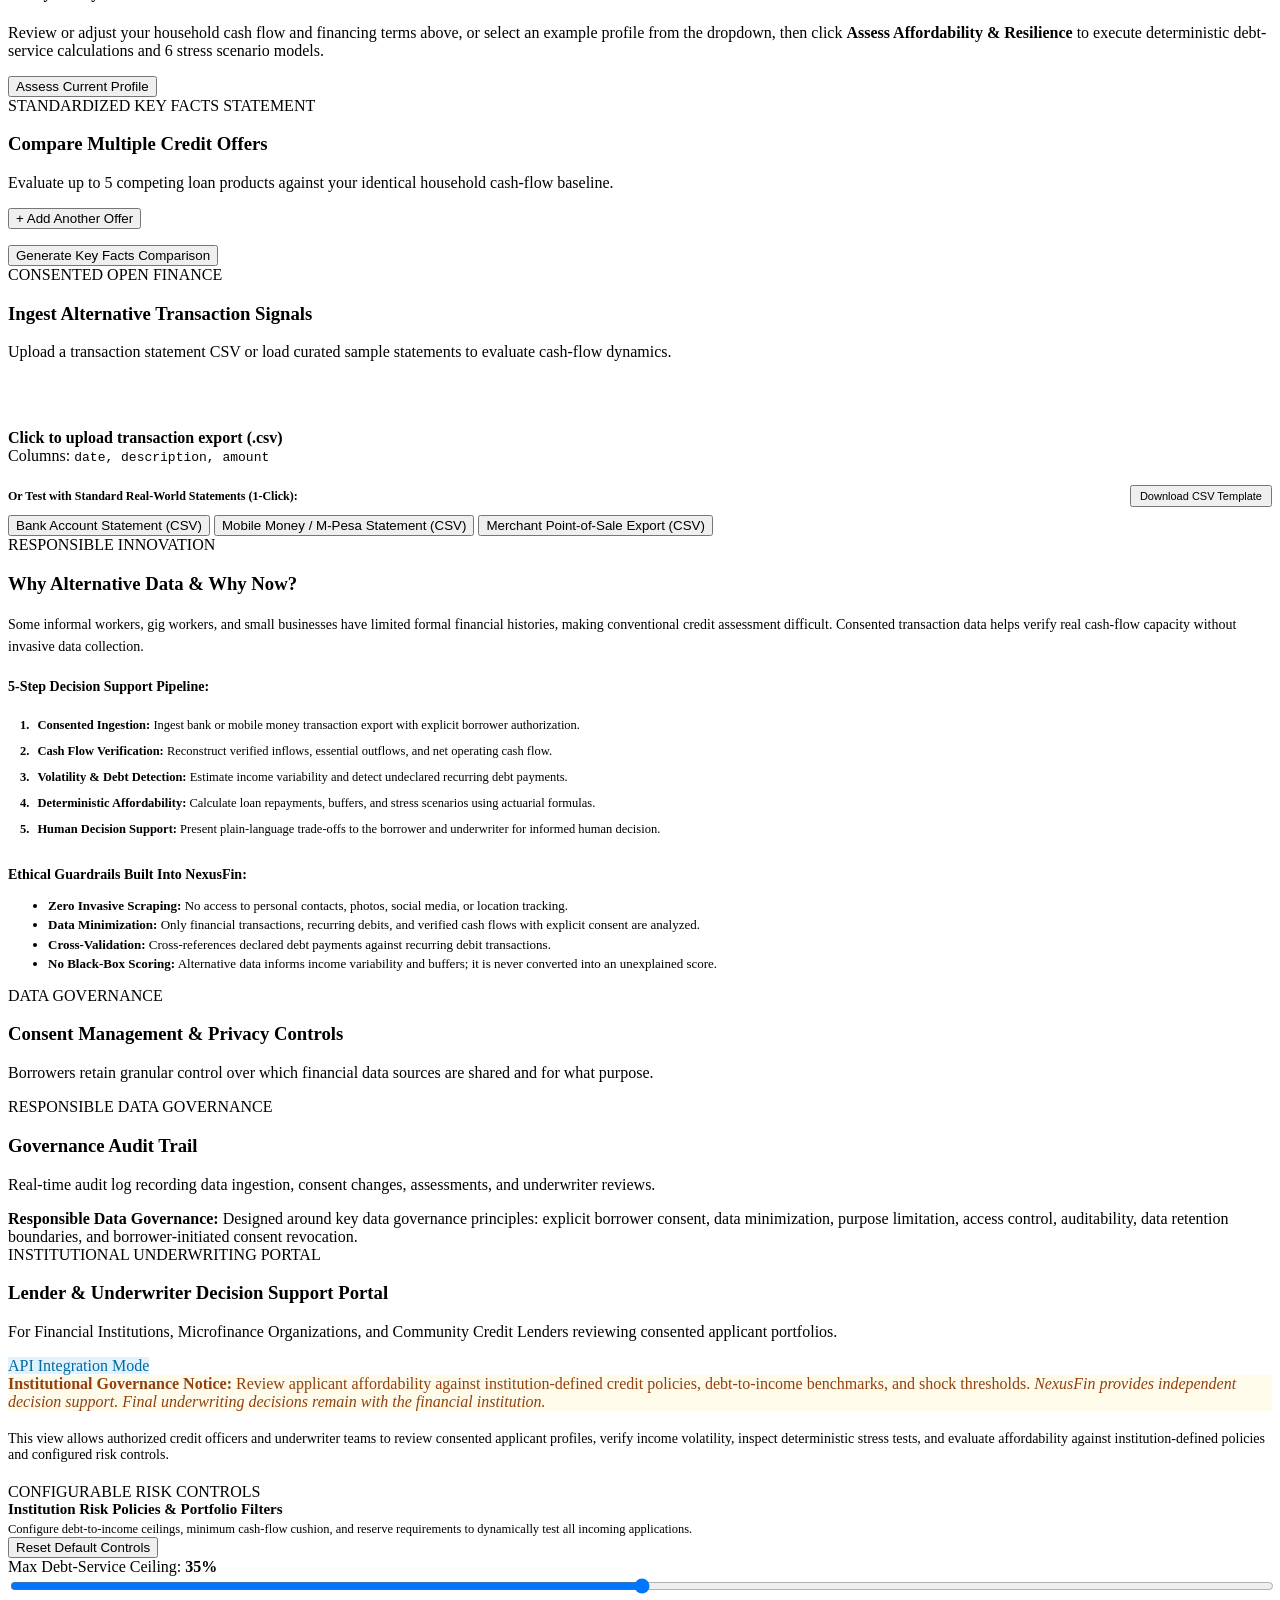
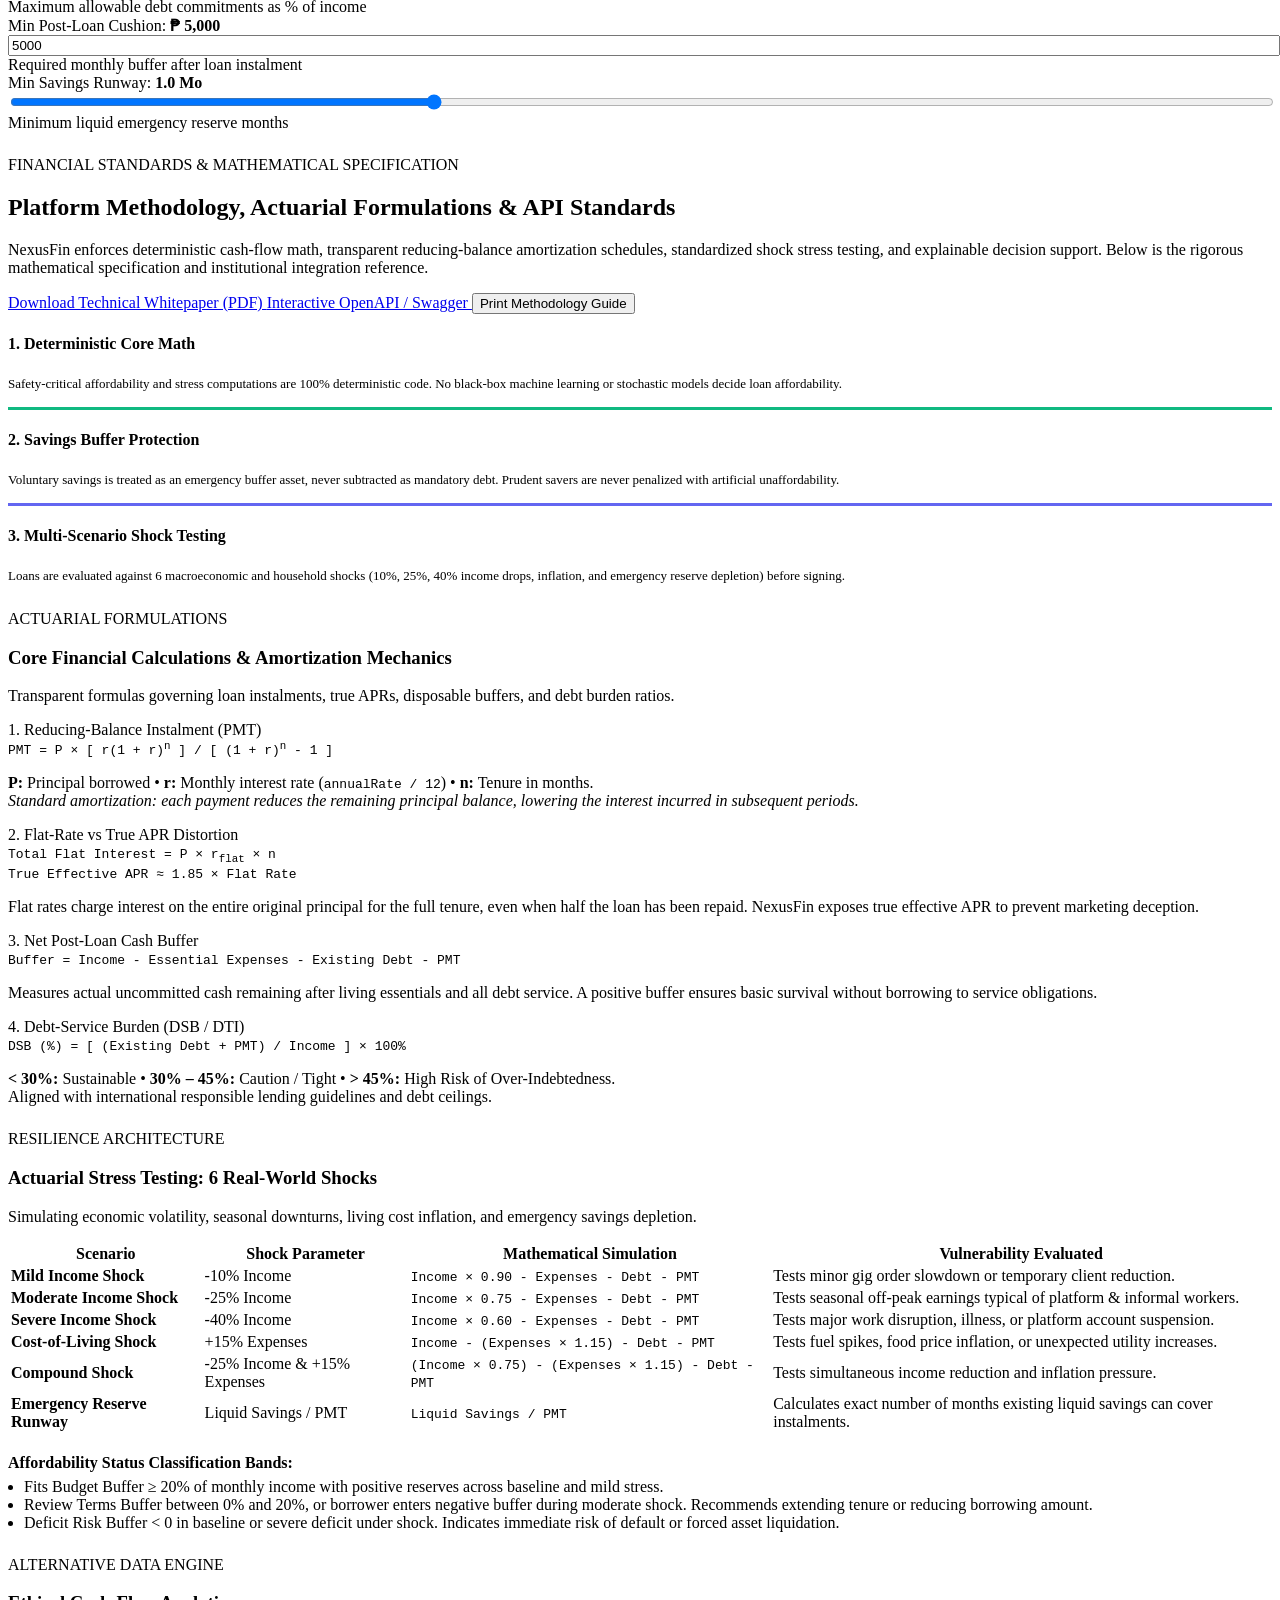
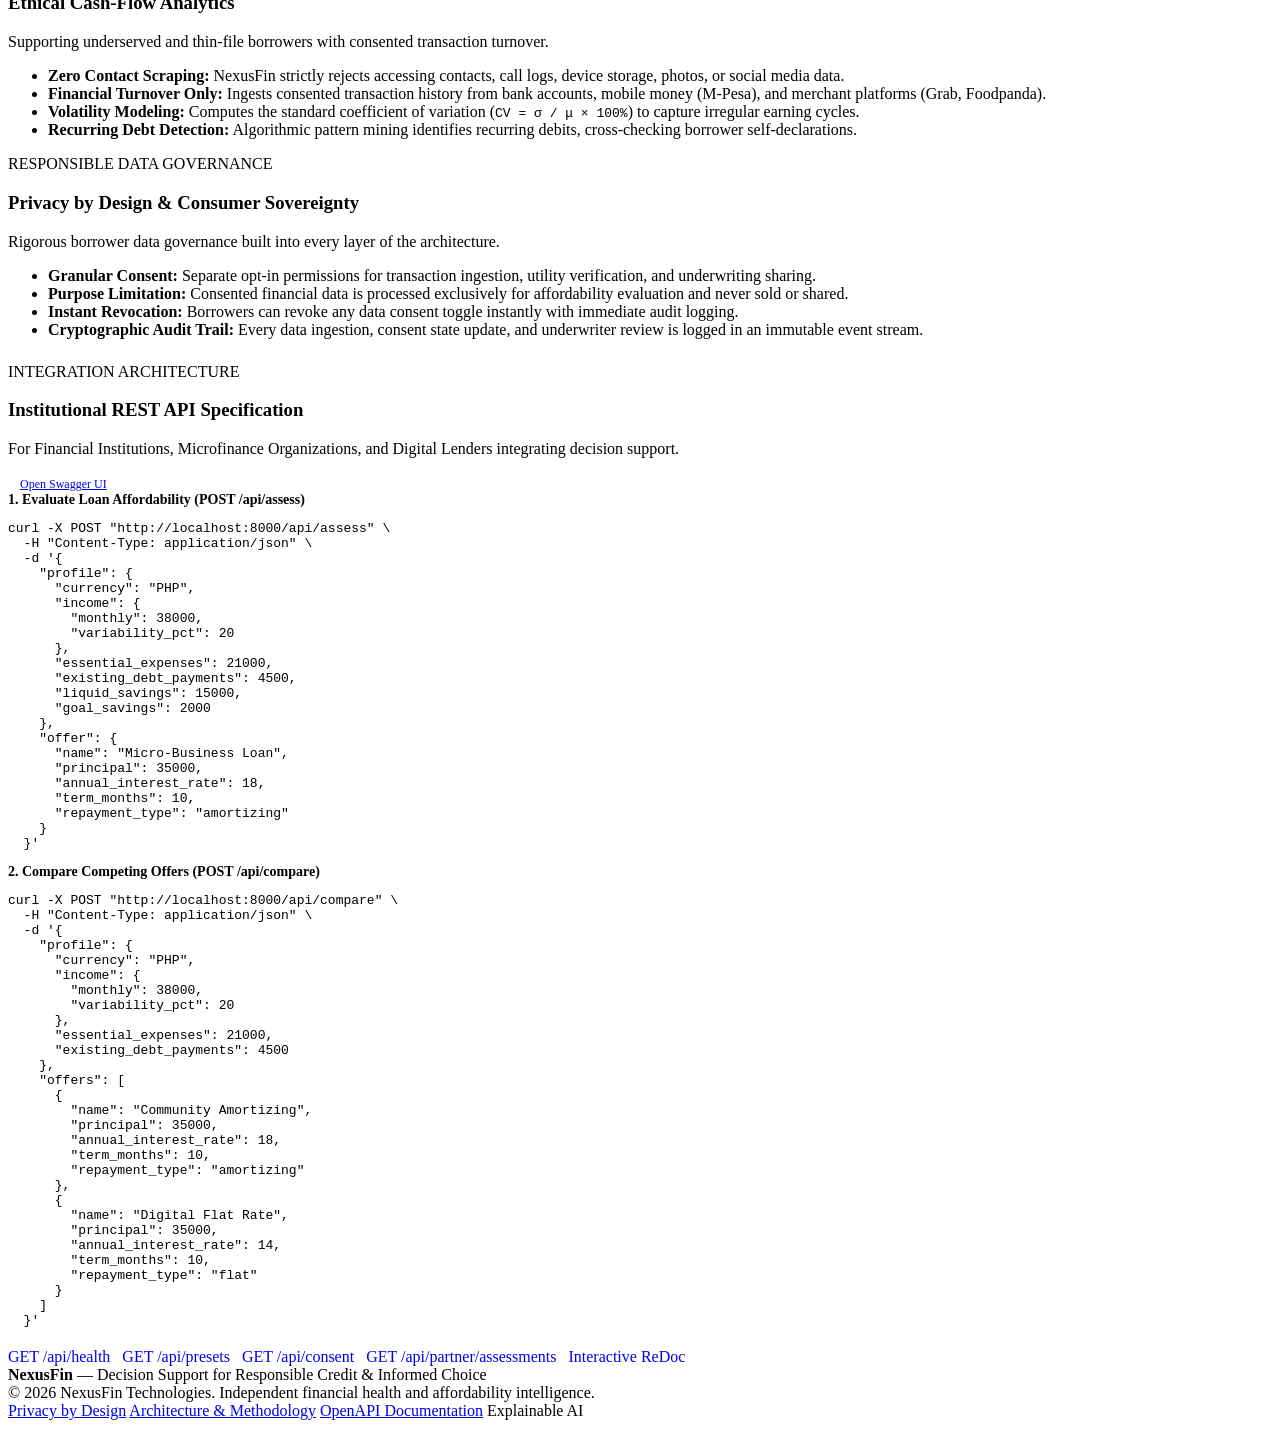
==== commit 2d7fcb8b: "feat(markup): add live cashflow summary, custom shock simulator, and institutional policy controls t" ====
--- a/frontend/index.html
+++ b/frontend/index.html
@@ -122,7 +122,33 @@
             </div>
           </div>
 
+          <!-- Live Real-Time Cash Flow Snapshot -->
+          <div class="live-cashflow-banner" id="liveCashflowSummary">
+            <div class="cashflow-metric">
+              <span class="label">Gross Monthly Inflow</span>
+              <span class="value" id="liveGrossIncome">₱ 38,000.00</span>
+            </div>
+            <div class="cashflow-metric">
+              <span class="label">Living + Debt Outflow</span>
+              <span class="value" id="liveTotalOutflow">₱ 25,500.00</span>
+            </div>
+            <div class="cashflow-metric highlight">
+              <span class="label">Baseline Available Cushion</span>
+              <span class="value" id="liveNetCashflow">₱ 12,500.00</span>
+            </div>
+            <div class="cashflow-metric">
+              <span class="label">Reserve Runway</span>
+              <span class="value" id="liveReserveRunway">0.9 Months</span>
+            </div>
+          </div>
+
           <div class="form-grid">
+            <div class="form-group col-span-2">
+              <label for="applicantName">Borrower / Profile Name</label>
+              <input type="text" id="applicantName" value="My Household Profile" placeholder="e.g. Maria Santos or Personal Evaluation">
+              <span class="form-hint">Used for institutional assessment review and exported reports</span>
+            </div>
+
             <div class="form-group">
               <label for="currencySelect">Operating Currency <span class="req">*</span></label>
               <select id="currencySelect">
@@ -291,6 +317,16 @@
           <button id="assessBtn" class="btn-primary">Assess Affordability &amp; Resilience</button>
         </div>
 
+      </div>
+
+      <!-- Assessment Empty State -->
+      <div id="assessmentEmptyState" class="empty-state-card" style="margin-top: 1.5rem;">
+        <div style="width:48px;height:48px;border-radius:50%;background:var(--accent-light);color:var(--accent);display:inline-flex;align-items:center;justify-content:center;margin-bottom:12px;">
+          <svg width="24" height="24" viewBox="0 0 24 24" fill="none" stroke="currentColor" stroke-width="2"><path d="M14 2H6a2 2 0 0 0-2 2v16a2 2 0 0 0 2 2h12a2 2 0 0 0 2-2V8z"></path><polyline points="14 2 14 8 20 8"></polyline><line x1="16" y1="13" x2="8" y2="13"></line><line x1="16" y1="17" x2="8" y2="17"></line><polyline points="10 9 9 9 8 9"></polyline></svg>
+        </div>
+        <h4>Ready for Dynamic Credit &amp; Resilience Evaluation</h4>
+        <p>Review or adjust your household cash flow and financing terms above, or select an example profile from the dropdown, then click <strong>Assess Affordability &amp; Resilience</strong> to execute deterministic debt-service calculations and 6 stress scenario models.</p>
+        <button type="button" class="btn btn-outline" id="emptyStateAssessBtn">Assess Current Profile</button>
       </div>
 
       <!-- Assessment Results Area (Dynamic) -->
@@ -448,6 +484,50 @@
               </tbody>
             </table>
           </div>
+
+          <!-- Custom Shock Simulation Slider -->
+          <div class="custom-shock-panel" style="margin-top:1.25rem;">
+            <div style="display:flex;justify-content:space-between;align-items:center;flex-wrap:wrap;gap:10px;margin-bottom:12px;">
+              <div>
+                <span class="eyebrow-tag" style="margin-bottom:2px;">INTERACTIVE SHOCK SIMULATOR</span>
+                <h4 style="margin:0;font-size:14px;color:var(--ink-900);">Simulate Custom Macroeconomic or Income Shift</h4>
+                <p style="margin:2px 0 0;font-size:12px;color:var(--ink-500);">Drag slider to dynamically evaluate cash-flow sustainability at any specific income contraction or expansion percentage.</p>
+              </div>
+              <div class="shock-slider-badge" id="customShockBadge">-25% Contraction</div>
+            </div>
+
+            <div style="margin-bottom:1rem;">
+              <input type="range" id="customShockSlider" min="-50" max="25" step="5" value="-25" style="width:100%;">
+              <div style="display:flex;justify-content:space-between;font-size:11px;color:var(--ink-500);margin-top:4px;">
+                <span>-50% (Severe Crisis)</span>
+                <span>-25% (Flagship Stress)</span>
+                <span>0% (Current Base)</span>
+                <span>+25% (Revenue Growth)</span>
+              </div>
+            </div>
+
+            <div class="metrics-row" style="grid-template-columns: repeat(4, 1fr); gap:10px; margin-bottom:10px;">
+              <div class="metric-card">
+                <span class="metric-label">Stressed Inflow</span>
+                <span class="metric-value" id="customStressedIncome">₱ 28,500.00</span>
+              </div>
+              <div class="metric-card">
+                <span class="metric-label">Fixed Commitments</span>
+                <span class="metric-value" id="customStressedCommitments">₱ 29,546.43</span>
+              </div>
+              <div class="metric-card">
+                <span class="metric-label">Simulated Cushion</span>
+                <span class="metric-value" id="customStressedBuffer" style="color:var(--deficit-text);">-₱ 1,046.43</span>
+              </div>
+              <div class="metric-card">
+                <span class="metric-label">Stress Debt Burden</span>
+                <span class="metric-value" id="customStressedBurden">29.8%</span>
+              </div>
+            </div>
+            <div id="customStressVerdict" style="padding:8px 12px;border-radius:var(--radius-sm);background:var(--ink-100);font-size:12.5px;color:var(--ink-800);">
+              Simulated 25% income reduction yields a monthly deficit of ₱1,046.43. Household requires emergency reserves or reduced principal.
+            </div>
+          </div>
         </div>
 
 
@@ -733,8 +813,40 @@
         </div>
 
         <p style="font-size:14px;color:var(--ink-700);">
-          This view allows authorized credit officers and underwriter teams to review consented applicant profiles, verify income volatility, inspect deterministic stress tests, and confirm that loans meet regulatory affordability guidelines.
+          This view allows authorized credit officers and underwriter teams to review consented applicant profiles, verify income volatility, inspect deterministic stress tests, and evaluate affordability against institution-defined policies and configured risk controls.
         </p>
+
+        <!-- Underwriting Policy & Risk Thresholds Controls -->
+        <div class="panel" style="margin-top:1.25rem;margin-bottom:1.5rem;background:var(--surface-alt);border:1px solid var(--ink-200);">
+          <div class="panel-header">
+            <div>
+              <span class="eyebrow-tag">CONFIGURABLE RISK CONTROLS</span>
+              <h4 style="margin:0;font-size:15px;color:var(--ink-900);">Institution Risk Policies &amp; Portfolio Filters</h4>
+              <p style="margin:4px 0 0;font-size:12.5px;color:var(--ink-500);">Configure debt-to-income ceilings, minimum cash-flow cushion, and reserve requirements to dynamically test all incoming applications.</p>
+            </div>
+            <button type="button" class="btn-sm btn-outline" id="resetPolicyBtn">Reset Default Controls</button>
+          </div>
+
+          <div class="form-grid" style="grid-template-columns: repeat(3, 1fr); gap:1.25rem;">
+            <div class="form-group">
+              <label>Max Debt-Service Ceiling: <strong id="policyBurdenLabel" style="color:var(--accent);">35%</strong></label>
+              <input type="range" id="policyBurdenSlider" min="20" max="50" step="1" value="35" style="width:100%;">
+              <span class="form-hint">Maximum allowable debt commitments as % of income</span>
+            </div>
+
+            <div class="form-group">
+              <label>Min Post-Loan Cushion: <strong id="policyBufferLabel" style="color:var(--accent);">₱ 5,000</strong></label>
+              <input type="number" id="policyBufferInput" value="5000" step="500" min="0" style="width:100%;">
+              <span class="form-hint">Required monthly buffer after loan instalment</span>
+            </div>
+
+            <div class="form-group">
+              <label>Min Savings Runway: <strong id="policyRunwayLabel" style="color:var(--accent);">1.0 Mo</strong></label>
+              <input type="range" id="policyRunwaySlider" min="0" max="3" step="0.2" value="1.0" style="width:100%;">
+              <span class="form-hint">Minimum liquid emergency reserve months</span>
+            </div>
+          </div>
+        </div>
 
         <div id="partnerAssessmentsList" style="margin-top:1.5rem;">
           <!-- Dynamically injected from API -->
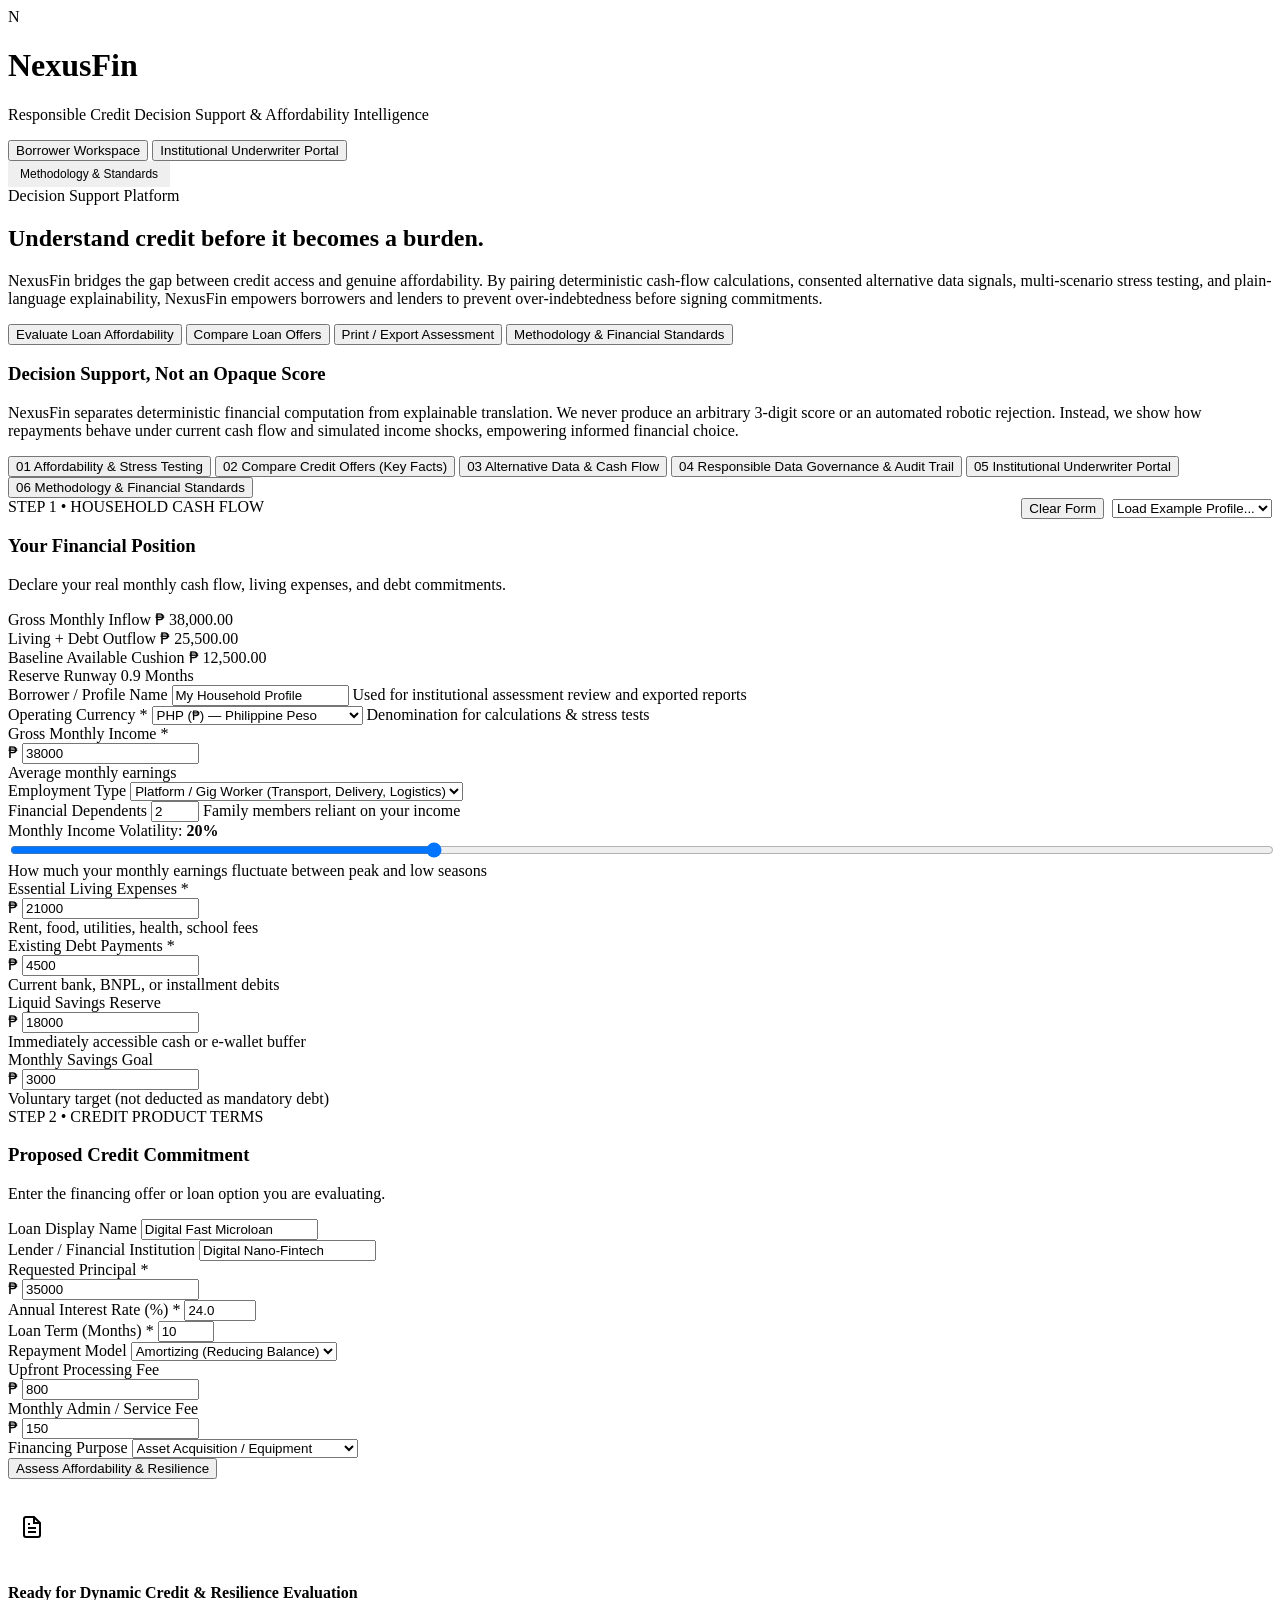
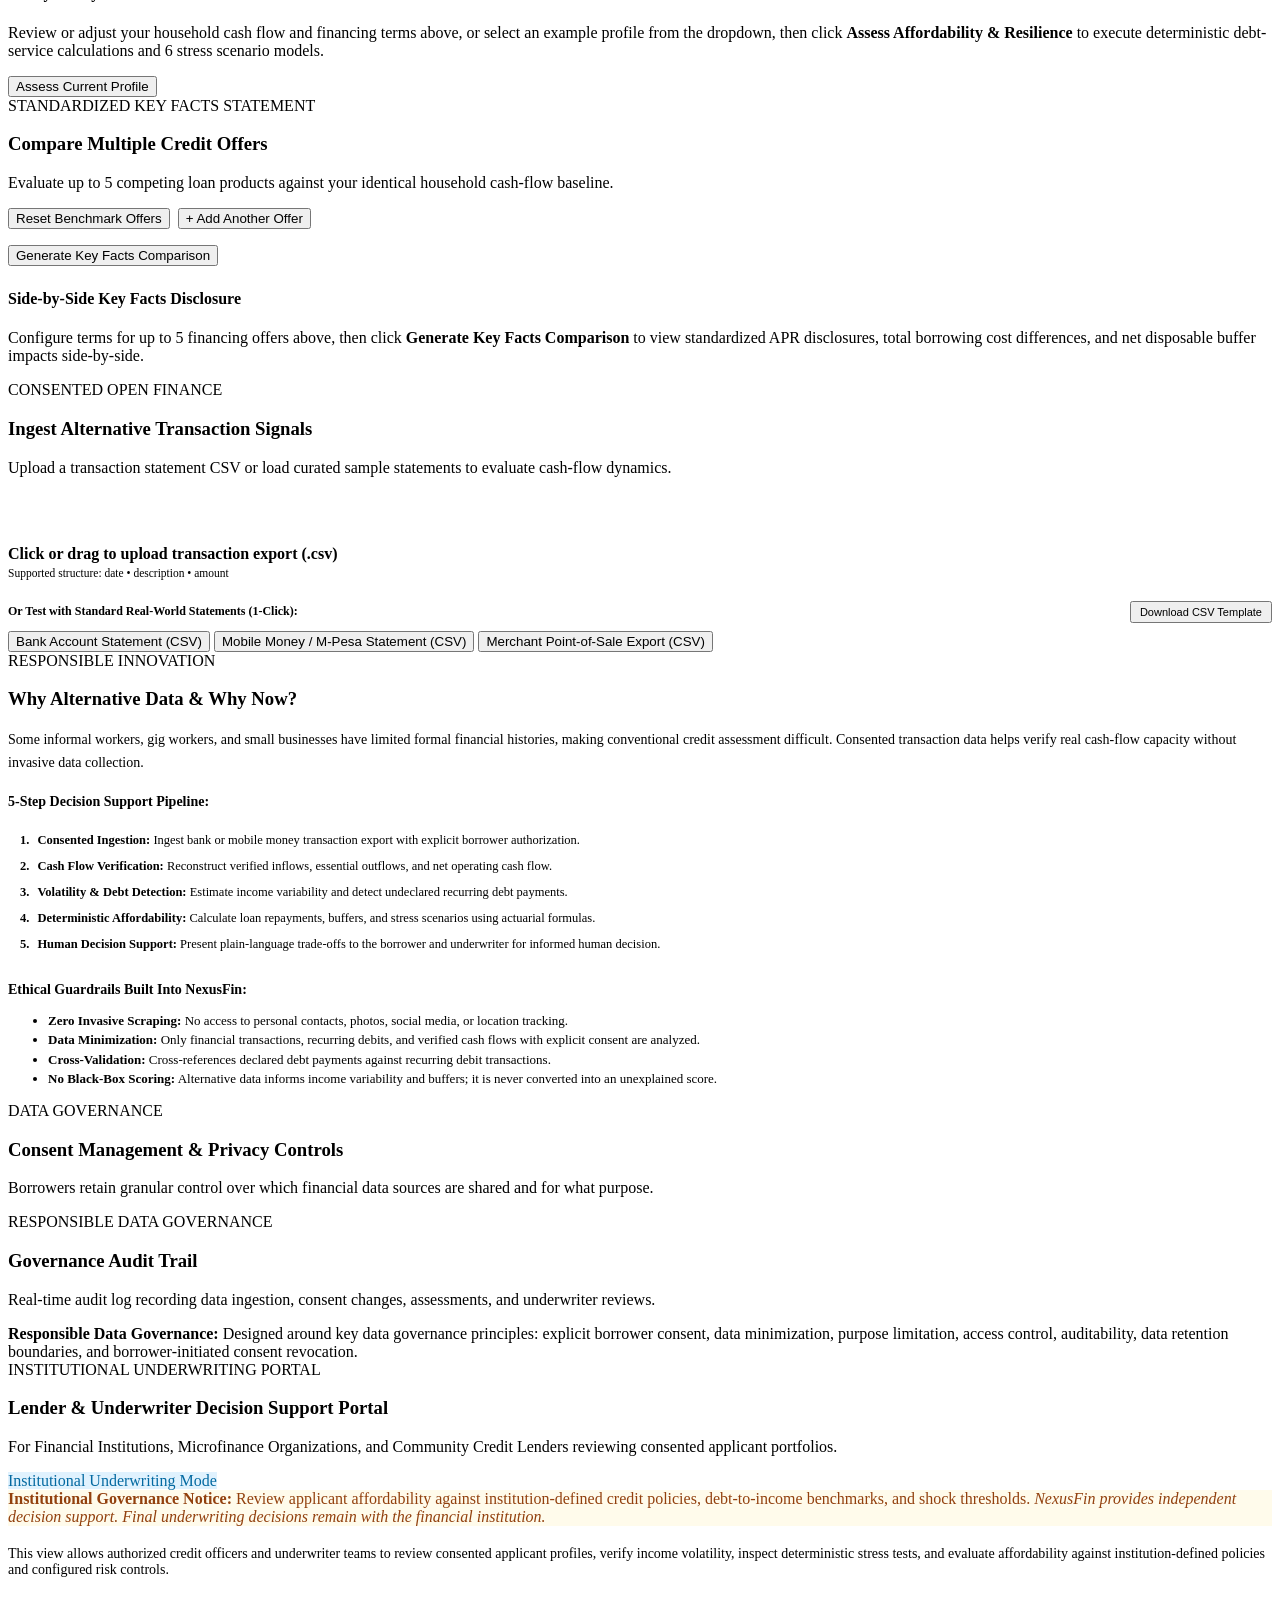
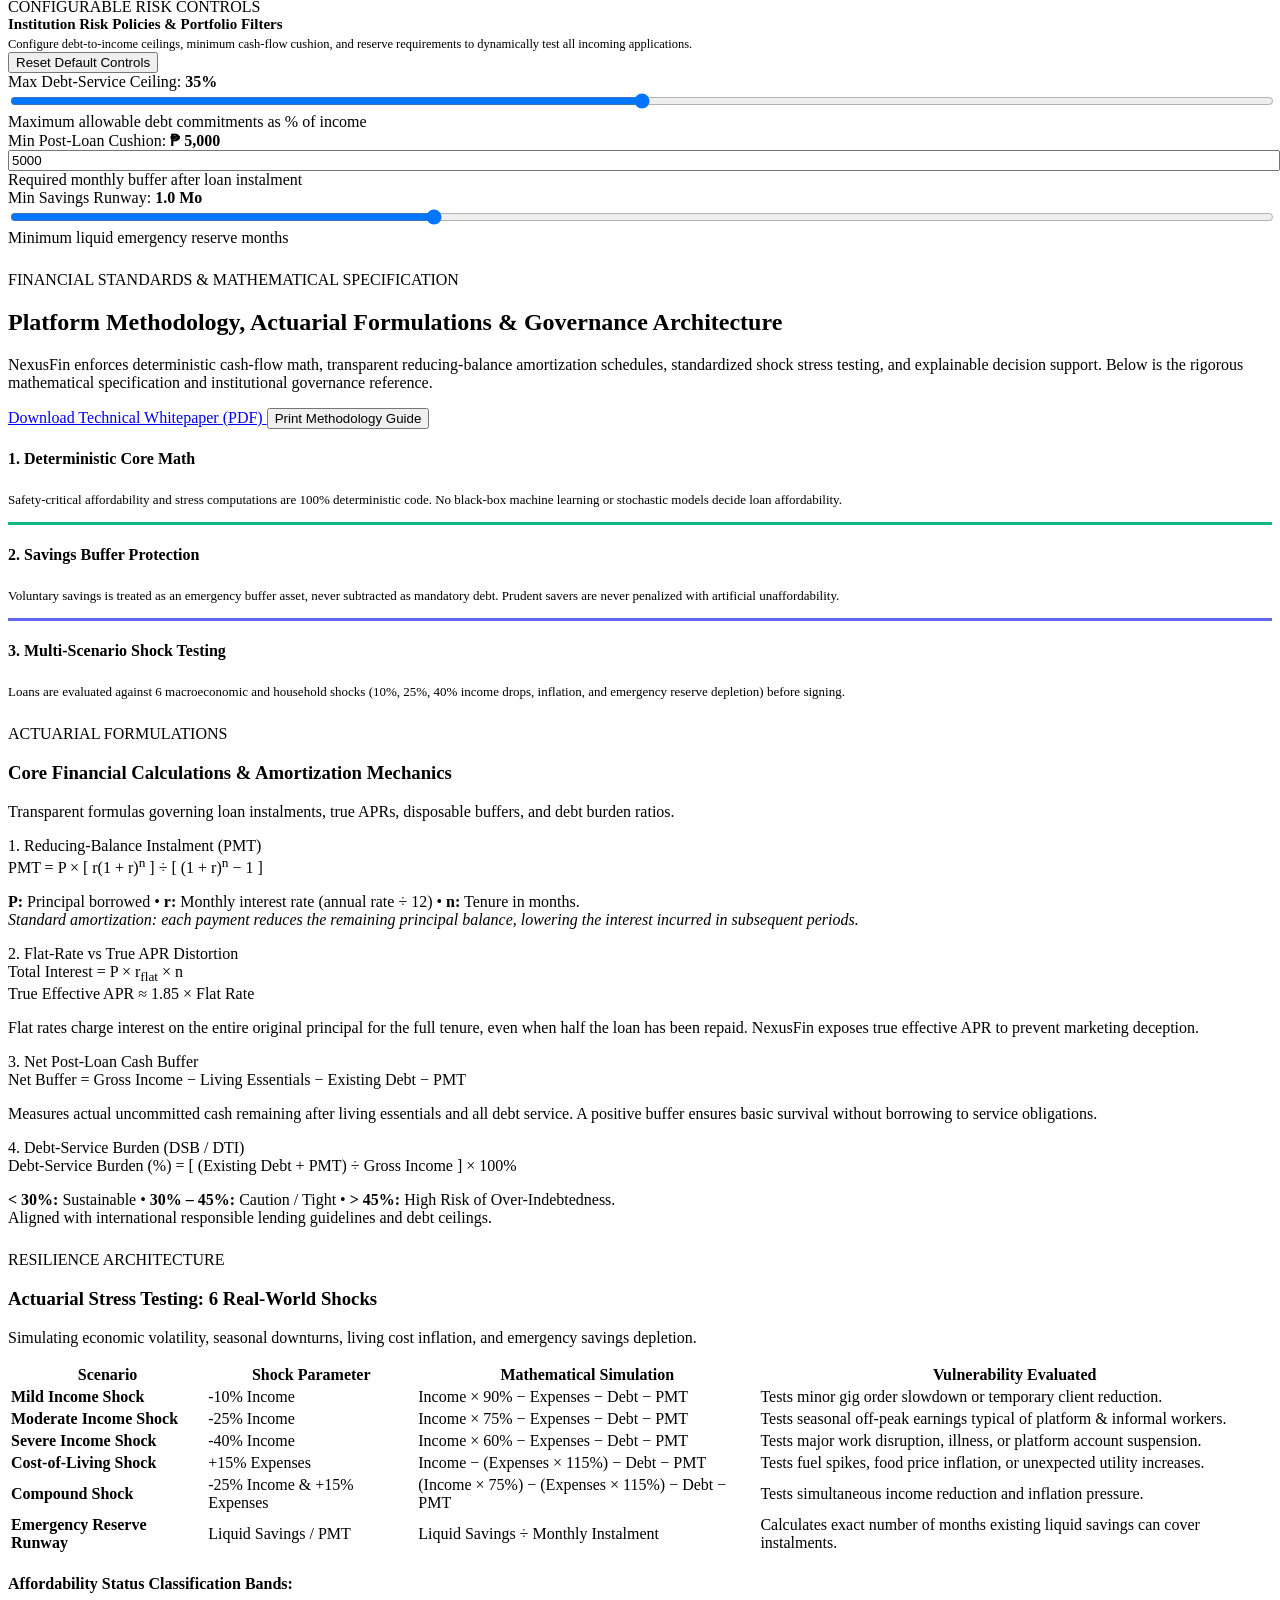
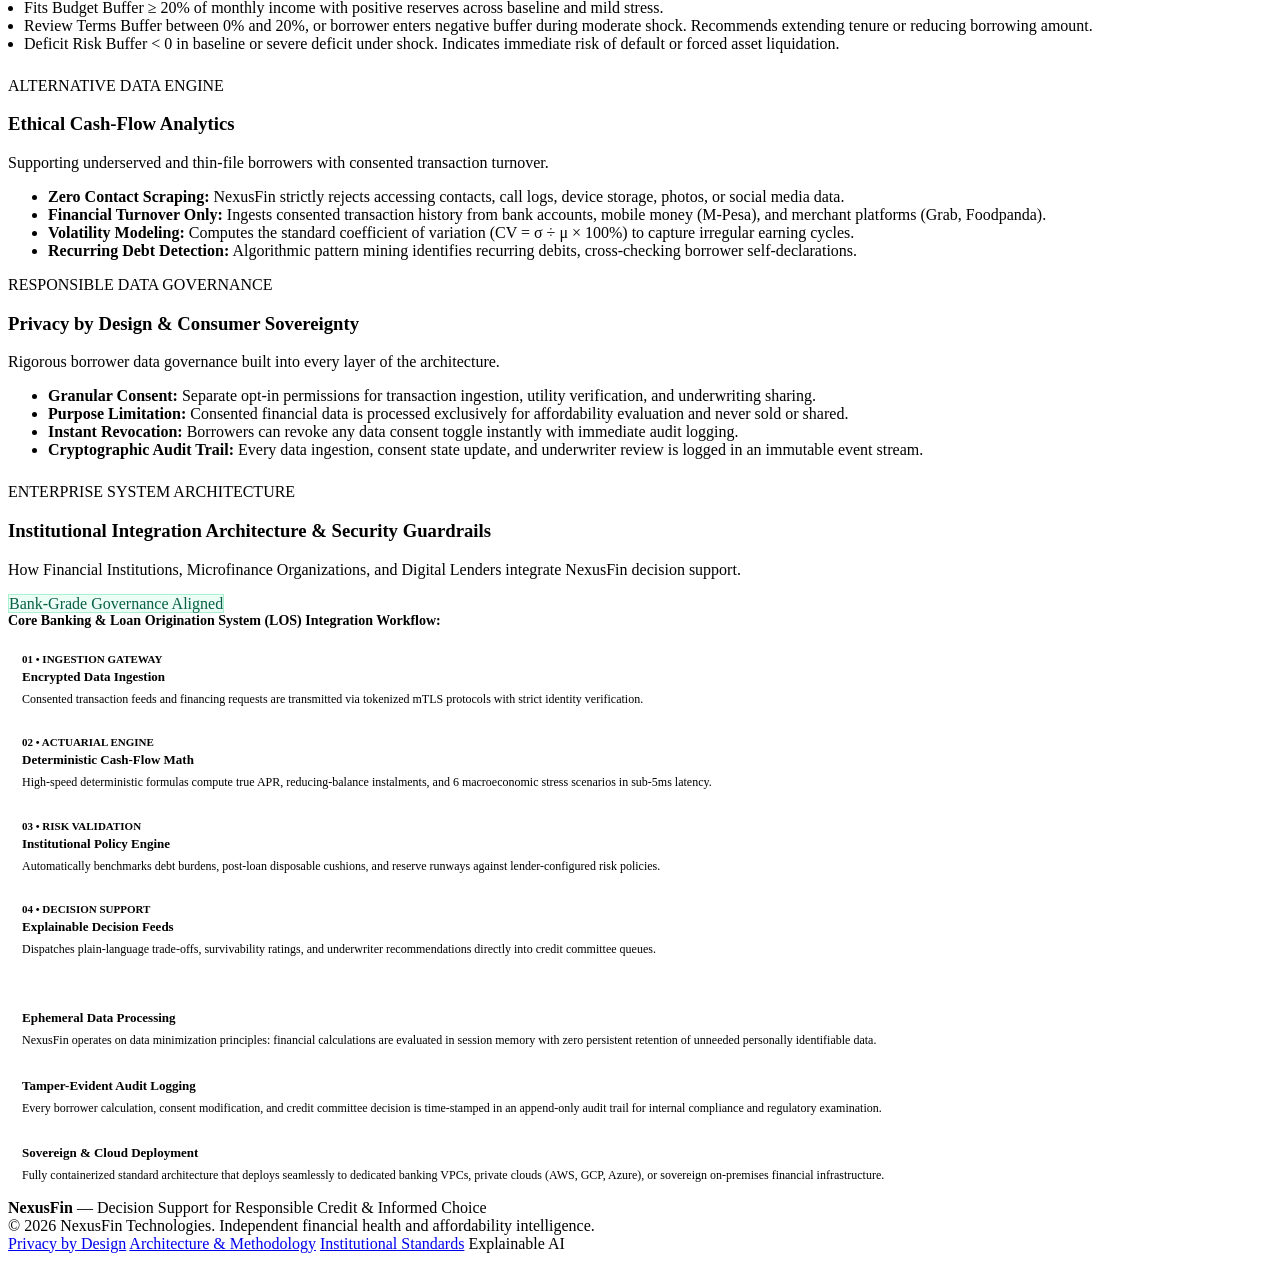
==== commit 2c01480a: "feat(markup): remove raw curl blocks and dev badges, replace with enterprise CBS/LOS integration wor" ====
--- a/frontend/index.html
+++ b/frontend/index.html
@@ -29,12 +29,8 @@
         </div>
 
         <button type="button" class="btn-hero btn-ghost" style="padding:6px 12px;font-size:12px;border:1px solid var(--ink-200);text-decoration:none;" onclick="App.switchTab('methodology');">
-          Methodology
+          Methodology &amp; Standards
         </button>
-
-        <a href="/docs" target="_blank" class="nav-api-link" title="OpenAPI Documentation">
-          <span style="font-size:12px;font-family:var(--font-mono);font-weight:600;">API Docs</span>
-        </a>
       </div>
     </div>
   </header>
@@ -572,8 +568,9 @@
             <h3>Compare Multiple Credit Offers</h3>
             <p>Evaluate up to 5 competing loan products against your identical household cash-flow baseline.</p>
           </div>
-          <div>
-            <button id="addOfferBtn" class="btn-secondary">+ Add Another Offer</button>
+          <div style="display:flex;gap:8px;flex-wrap:wrap;">
+            <button type="button" id="resetCompareBtn" class="btn-outline btn-sm">Reset Benchmark Offers</button>
+            <button type="button" id="addOfferBtn" class="btn-secondary btn-sm">+ Add Another Offer</button>
           </div>
         </div>
 
@@ -582,6 +579,12 @@
         </div>
 
         <button id="runCompareBtn" class="btn-primary" style="margin-top:1rem;">Generate Key Facts Comparison</button>
+
+        <!-- Comparison Empty State Guidance -->
+        <div id="comparisonEmptyState" class="empty-state-card" style="margin-top:1.5rem;">
+          <h4>Side-by-Side Key Facts Disclosure</h4>
+          <p>Configure terms for up to 5 financing offers above, then click <strong>Generate Key Facts Comparison</strong> to view standardized APR disclosures, total borrowing cost differences, and net disposable buffer impacts side-by-side.</p>
+        </div>
 
         <!-- Comparison Results Area -->
         <div id="comparisonResultsArea" style="display:none;margin-top:2rem;">
@@ -629,7 +632,7 @@
             <div style="display:flex;justify-content:center;margin-bottom:8px;">
               <svg width="36" height="36" viewBox="0 0 24 24" fill="none" stroke="var(--ink-400)" stroke-width="1.75" stroke-linecap="round" stroke-linejoin="round"><path d="M14 2H6a2 2 0 0 0-2 2v16a2 2 0 0 0 2 2h12a2 2 0 0 0 2-2V8z"></path><polyline points="14 2 14 8 20 8"></polyline><line x1="16" y1="13" x2="8" y2="13"></line><line x1="16" y1="17" x2="8" y2="17"></line><polyline points="10 9 9 9 8 9"></polyline></svg>
             </div>
-            <p><strong>Click to upload transaction export (.csv)</strong><br>Columns: <code>date, description, amount</code></p>
+            <p><strong>Click or drag to upload transaction export (.csv)</strong><br><span style="font-size:11.5px;color:var(--ink-500);">Supported structure: date &bull; description &bull; amount</span></p>
             <input type="file" id="txFileInput" accept=".csv" style="display:none;">
           </div>
 
@@ -802,7 +805,7 @@
             <p>For Financial Institutions, Microfinance Organizations, and Community Credit Lenders reviewing consented applicant portfolios.</p>
           </div>
           <div>
-            <span class="badge-pill" style="background:#e0f2fe;color:#0369a1;">API Integration Mode</span>
+            <span class="badge-pill" style="background:#e0f2fe;color:#0369a1;">Institutional Underwriting Mode</span>
           </div>
         </div>
 
@@ -862,17 +865,14 @@
         <div class="methodology-header-card">
           <div class="methodology-header-content">
             <span class="eyebrow-tag">FINANCIAL STANDARDS &amp; MATHEMATICAL SPECIFICATION</span>
-            <h2>Platform Methodology, Actuarial Formulations &amp; API Standards</h2>
+            <h2>Platform Methodology, Actuarial Formulations &amp; Governance Architecture</h2>
             <p>
-              NexusFin enforces deterministic cash-flow math, transparent reducing-balance amortization schedules, standardized shock stress testing, and explainable decision support. Below is the rigorous mathematical specification and institutional integration reference.
+              NexusFin enforces deterministic cash-flow math, transparent reducing-balance amortization schedules, standardized shock stress testing, and explainable decision support. Below is the rigorous mathematical specification and institutional governance reference.
             </p>
           </div>
           <div class="methodology-actions">
             <a href="/api/pitch-deck/download" class="btn-hero btn-primary" download="NexusFin_Technical_Specification.pdf">
               Download Technical Whitepaper (PDF)
-            </a>
-            <a href="/docs" target="_blank" class="btn-hero btn-secondary">
-              Interactive OpenAPI / Swagger
             </a>
             <button type="button" class="btn-hero btn-outline" onclick="window.print();">
               Print Methodology Guide
@@ -918,10 +918,10 @@
             <div class="methodology-card">
               <div class="methodology-card-title">1. Reducing-Balance Instalment (PMT)</div>
               <div class="formula-box">
-                <code>PMT = P &times; [ r(1 + r)<sup>n</sup> ] / [ (1 + r)<sup>n</sup> - 1 ]</code>
+                <span class="math-expr">PMT = P &times; [ r(1 + r)<sup>n</sup> ] &divide; [ (1 + r)<sup>n</sup> &minus; 1 ]</span>
               </div>
               <p class="methodology-card-desc">
-                <strong>P:</strong> Principal borrowed &bull; <strong>r:</strong> Monthly interest rate (<code>annualRate / 12</code>) &bull; <strong>n:</strong> Tenure in months.<br>
+                <strong>P:</strong> Principal borrowed &bull; <strong>r:</strong> Monthly interest rate (annual rate &divide; 12) &bull; <strong>n:</strong> Tenure in months.<br>
                 <em>Standard amortization: each payment reduces the remaining principal balance, lowering the interest incurred in subsequent periods.</em>
               </p>
             </div>
@@ -930,7 +930,7 @@
             <div class="methodology-card">
               <div class="methodology-card-title">2. Flat-Rate vs True APR Distortion</div>
               <div class="formula-box">
-                <code>Total Flat Interest = P &times; r<sub>flat</sub> &times; n<br>True Effective APR &asymp; 1.85 &times; Flat Rate</code>
+                <span class="math-expr">Total Interest = P &times; r<sub>flat</sub> &times; n<br>True Effective APR &asymp; 1.85 &times; Flat Rate</span>
               </div>
               <p class="methodology-card-desc">
                 Flat rates charge interest on the entire original principal for the full tenure, even when half the loan has been repaid. NexusFin exposes true effective APR to prevent marketing deception.
@@ -941,7 +941,7 @@
             <div class="methodology-card">
               <div class="methodology-card-title">3. Net Post-Loan Cash Buffer</div>
               <div class="formula-box">
-                <code>Buffer = Income - Essential Expenses - Existing Debt - PMT</code>
+                <span class="math-expr">Net Buffer = Gross Income &minus; Living Essentials &minus; Existing Debt &minus; PMT</span>
               </div>
               <p class="methodology-card-desc">
                 Measures actual uncommitted cash remaining after living essentials and all debt service. A positive buffer ensures basic survival without borrowing to service obligations.
@@ -952,7 +952,7 @@
             <div class="methodology-card">
               <div class="methodology-card-title">4. Debt-Service Burden (DSB / DTI)</div>
               <div class="formula-box">
-                <code>DSB (%) = [ (Existing Debt + PMT) / Income ] &times; 100%</code>
+                <span class="math-expr">Debt-Service Burden (%) = [ (Existing Debt + PMT) &divide; Gross Income ] &times; 100%</span>
               </div>
               <p class="methodology-card-desc">
                 <strong>&lt; 30%:</strong> Sustainable &bull; <strong>30% &ndash; 45%:</strong> Caution / Tight &bull; <strong>&gt; 45%:</strong> High Risk of Over-Indebtedness.<br>
@@ -987,37 +987,37 @@
                 <tr>
                   <td><strong>Mild Income Shock</strong></td>
                   <td>-10% Income</td>
-                  <td><code>Income &times; 0.90 - Expenses - Debt - PMT</code></td>
+                  <td><span class="math-expr">Income &times; 90% &minus; Expenses &minus; Debt &minus; PMT</span></td>
                   <td>Tests minor gig order slowdown or temporary client reduction.</td>
                 </tr>
                 <tr>
                   <td><strong>Moderate Income Shock</strong></td>
                   <td>-25% Income</td>
-                  <td><code>Income &times; 0.75 - Expenses - Debt - PMT</code></td>
+                  <td><span class="math-expr">Income &times; 75% &minus; Expenses &minus; Debt &minus; PMT</span></td>
                   <td>Tests seasonal off-peak earnings typical of platform &amp; informal workers.</td>
                 </tr>
                 <tr>
                   <td><strong>Severe Income Shock</strong></td>
                   <td>-40% Income</td>
-                  <td><code>Income &times; 0.60 - Expenses - Debt - PMT</code></td>
+                  <td><span class="math-expr">Income &times; 60% &minus; Expenses &minus; Debt &minus; PMT</span></td>
                   <td>Tests major work disruption, illness, or platform account suspension.</td>
                 </tr>
                 <tr>
                   <td><strong>Cost-of-Living Shock</strong></td>
                   <td>+15% Expenses</td>
-                  <td><code>Income - (Expenses &times; 1.15) - Debt - PMT</code></td>
+                  <td><span class="math-expr">Income &minus; (Expenses &times; 115%) &minus; Debt &minus; PMT</span></td>
                   <td>Tests fuel spikes, food price inflation, or unexpected utility increases.</td>
                 </tr>
                 <tr>
                   <td><strong>Compound Shock</strong></td>
                   <td>-25% Income &amp; +15% Expenses</td>
-                  <td><code>(Income &times; 0.75) - (Expenses &times; 1.15) - Debt - PMT</code></td>
+                  <td><span class="math-expr">(Income &times; 75%) &minus; (Expenses &times; 115%) &minus; Debt &minus; PMT</span></td>
                   <td>Tests simultaneous income reduction and inflation pressure.</td>
                 </tr>
                 <tr>
                   <td><strong>Emergency Reserve Runway</strong></td>
                   <td>Liquid Savings / PMT</td>
-                  <td><code>Liquid Savings / PMT</code></td>
+                  <td><span class="math-expr">Liquid Savings &divide; Monthly Instalment</span></td>
                   <td>Calculates exact number of months existing liquid savings can cover instalments.</td>
                 </tr>
               </tbody>
@@ -1047,7 +1047,7 @@
             <ul class="bullet-list">
               <li><strong>Zero Contact Scraping:</strong> NexusFin strictly rejects accessing contacts, call logs, device storage, photos, or social media data.</li>
               <li><strong>Financial Turnover Only:</strong> Ingests consented transaction history from bank accounts, mobile money (M-Pesa), and merchant platforms (Grab, Foodpanda).</li>
-              <li><strong>Volatility Modeling:</strong> Computes the standard coefficient of variation (<code>CV = &sigma; / &mu; &times; 100%</code>) to capture irregular earning cycles.</li>
+              <li><strong>Volatility Modeling:</strong> Computes the standard coefficient of variation (<span class="math-expr">CV = &sigma; &divide; &mu; &times; 100%</span>) to capture irregular earning cycles.</li>
               <li><strong>Recurring Debt Detection:</strong> Algorithmic pattern mining identifies recurring debits, cross-checking borrower self-declarations.</li>
             </ul>
           </div>
@@ -1069,92 +1069,79 @@
           </div>
         </div>
 
-        <!-- Section 4: Institutional REST API Reference -->
+        <!-- Section 4: Enterprise Institutional Architecture & Security Guardrails -->
         <div class="panel">
           <div class="panel-header">
             <div>
-              <span class="eyebrow-tag">INTEGRATION ARCHITECTURE</span>
-              <h3>Institutional REST API Specification</h3>
-              <p>For Financial Institutions, Microfinance Organizations, and Digital Lenders integrating decision support.</p>
-            </div>
-            <div>
-              <a href="/docs" target="_blank" class="btn-hero btn-secondary" style="font-size:12px;padding:6px 12px;">
-                Open Swagger UI
-              </a>
-            </div>
-          </div>
-
-          <div class="form-grid" style="grid-template-columns: 1fr 1fr; gap:1.25rem;">
-            <div>
-              <h4 style="margin:0 0 8px;font-size:14px;color:var(--ink-900);">1. Evaluate Loan Affordability (POST /api/assess)</h4>
-              <div class="code-snippet-box">
-                <pre><code>curl -X POST "http://localhost:8000/api/assess" \
-  -H "Content-Type: application/json" \
-  -d '{
-    "profile": {
-      "currency": "PHP",
-      "income": {
-        "monthly": 38000,
-        "variability_pct": 20
-      },
-      "essential_expenses": 21000,
-      "existing_debt_payments": 4500,
-      "liquid_savings": 15000,
-      "goal_savings": 2000
-    },
-    "offer": {
-      "name": "Micro-Business Loan",
-      "principal": 35000,
-      "annual_interest_rate": 18,
-      "term_months": 10,
-      "repayment_type": "amortizing"
-    }
-  }'</code></pre>
-              </div>
-            </div>
-
-            <div>
-              <h4 style="margin:0 0 8px;font-size:14px;color:var(--ink-900);">2. Compare Competing Offers (POST /api/compare)</h4>
-              <div class="code-snippet-box">
-                <pre><code>curl -X POST "http://localhost:8000/api/compare" \
-  -H "Content-Type: application/json" \
-  -d '{
-    "profile": {
-      "currency": "PHP",
-      "income": {
-        "monthly": 38000,
-        "variability_pct": 20
-      },
-      "essential_expenses": 21000,
-      "existing_debt_payments": 4500
-    },
-    "offers": [
-      {
-        "name": "Community Amortizing",
-        "principal": 35000,
-        "annual_interest_rate": 18,
-        "term_months": 10,
-        "repayment_type": "amortizing"
-      },
-      {
-        "name": "Digital Flat Rate",
-        "principal": 35000,
-        "annual_interest_rate": 14,
-        "term_months": 10,
-        "repayment_type": "flat"
-      }
-    ]
-  }'</code></pre>
-              </div>
-            </div>
-          </div>
-
-          <div style="margin-top:1.25rem;display:flex;gap:12px;flex-wrap:wrap;align-items:center;">
-            <a href="/api/health" target="_blank" class="badge-pill" style="text-decoration:none;">GET /api/health</a>
-            <a href="/api/presets" target="_blank" class="badge-pill" style="text-decoration:none;">GET /api/presets</a>
-            <a href="/api/consent" target="_blank" class="badge-pill" style="text-decoration:none;">GET /api/consent</a>
-            <a href="/api/partner/assessments" target="_blank" class="badge-pill" style="text-decoration:none;">GET /api/partner/assessments</a>
-            <a href="/redoc" target="_blank" class="badge-pill" style="text-decoration:none;">Interactive ReDoc</a>
+              <span class="eyebrow-tag">ENTERPRISE SYSTEM ARCHITECTURE</span>
+              <h3>Institutional Integration Architecture &amp; Security Guardrails</h3>
+              <p>How Financial Institutions, Microfinance Organizations, and Digital Lenders integrate NexusFin decision support.</p>
+            </div>
+            <div>
+              <span class="badge-pill" style="background:#ecfdf5;color:#065f46;border:1px solid #a7f3d0;">Bank-Grade Governance Aligned</span>
+            </div>
+          </div>
+
+          <!-- Enterprise Integration Flow Pipeline -->
+          <div style="margin-bottom:1.5rem;">
+            <h4 style="font-size:14px;color:var(--ink-900);margin:0 0 10px;">Core Banking &amp; Loan Origination System (LOS) Integration Workflow:</h4>
+            <div class="form-grid" style="grid-template-columns: repeat(4, 1fr); gap:1rem;">
+              <div style="background:var(--white);border:1px solid var(--ink-200);border-radius:var(--radius-md);padding:14px;">
+                <div style="font-size:11px;font-weight:700;color:var(--accent);margin-bottom:4px;text-transform:uppercase;">01 • Ingestion Gateway</div>
+                <div style="font-weight:700;font-size:13px;color:var(--ink-900);margin-bottom:6px;">Encrypted Data Ingestion</div>
+                <p style="font-size:12px;color:var(--ink-600);margin:0;line-height:1.45;">
+                  Consented transaction feeds and financing requests are transmitted via tokenized mTLS protocols with strict identity verification.
+                </p>
+              </div>
+
+              <div style="background:var(--white);border:1px solid var(--ink-200);border-radius:var(--radius-md);padding:14px;">
+                <div style="font-size:11px;font-weight:700;color:var(--accent);margin-bottom:4px;text-transform:uppercase;">02 • Actuarial Engine</div>
+                <div style="font-weight:700;font-size:13px;color:var(--ink-900);margin-bottom:6px;">Deterministic Cash-Flow Math</div>
+                <p style="font-size:12px;color:var(--ink-600);margin:0;line-height:1.45;">
+                  High-speed deterministic formulas compute true APR, reducing-balance instalments, and 6 macroeconomic stress scenarios in sub-5ms latency.
+                </p>
+              </div>
+
+              <div style="background:var(--white);border:1px solid var(--ink-200);border-radius:var(--radius-md);padding:14px;">
+                <div style="font-size:11px;font-weight:700;color:var(--accent);margin-bottom:4px;text-transform:uppercase;">03 • Risk Validation</div>
+                <div style="font-weight:700;font-size:13px;color:var(--ink-900);margin-bottom:6px;">Institutional Policy Engine</div>
+                <p style="font-size:12px;color:var(--ink-600);margin:0;line-height:1.45;">
+                  Automatically benchmarks debt burdens, post-loan disposable cushions, and reserve runways against lender-configured risk policies.
+                </p>
+              </div>
+
+              <div style="background:var(--white);border:1px solid var(--ink-200);border-radius:var(--radius-md);padding:14px;">
+                <div style="font-size:11px;font-weight:700;color:var(--accent);margin-bottom:4px;text-transform:uppercase;">04 • Decision Support</div>
+                <div style="font-weight:700;font-size:13px;color:var(--ink-900);margin-bottom:6px;">Explainable Decision Feeds</div>
+                <p style="font-size:12px;color:var(--ink-600);margin:0;line-height:1.45;">
+                  Dispatches plain-language trade-offs, survivability ratings, and underwriter recommendations directly into credit committee queues.
+                </p>
+              </div>
+            </div>
+          </div>
+
+          <!-- Institutional Security Pillars -->
+          <div class="form-grid" style="grid-template-columns: repeat(3, 1fr); gap:1.25rem;">
+            <div style="background:var(--surface-alt);border:1px solid var(--ink-200);border-radius:var(--radius-md);padding:14px;">
+              <h5 style="margin:0 0 6px;font-size:13px;color:var(--ink-900);">Ephemeral Data Processing</h5>
+              <p style="font-size:12px;color:var(--ink-600);margin:0;line-height:1.45;">
+                NexusFin operates on data minimization principles: financial calculations are evaluated in session memory with zero persistent retention of unneeded personally identifiable data.
+              </p>
+            </div>
+
+            <div style="background:var(--surface-alt);border:1px solid var(--ink-200);border-radius:var(--radius-md);padding:14px;">
+              <h5 style="margin:0 0 6px;font-size:13px;color:var(--ink-900);">Tamper-Evident Audit Logging</h5>
+              <p style="font-size:12px;color:var(--ink-600);margin:0;line-height:1.45;">
+                Every borrower calculation, consent modification, and credit committee decision is time-stamped in an append-only audit trail for internal compliance and regulatory examination.
+              </p>
+            </div>
+
+            <div style="background:var(--surface-alt);border:1px solid var(--ink-200);border-radius:var(--radius-md);padding:14px;">
+              <h5 style="margin:0 0 6px;font-size:13px;color:var(--ink-900);">Sovereign &amp; Cloud Deployment</h5>
+              <p style="font-size:12px;color:var(--ink-600);margin:0;line-height:1.45;">
+                Fully containerized standard architecture that deploys seamlessly to dedicated banking VPCs, private clouds (AWS, GCP, Azure), or sovereign on-premises financial infrastructure.
+              </p>
+            </div>
           </div>
         </div>
 
@@ -1173,7 +1160,7 @@
       <div class="footer-badges">
         <a href="#privacy" onclick="App.switchTab('privacy');" class="footer-badge-pill">Privacy by Design</a>
         <a href="#methodology" onclick="App.switchTab('methodology');" class="footer-badge-pill">Architecture &amp; Methodology</a>
-        <a href="/docs" target="_blank" class="footer-badge-pill">OpenAPI Documentation</a>
+        <a href="#methodology" onclick="App.switchTab('methodology');" class="footer-badge-pill">Institutional Standards</a>
         <span class="footer-badge-pill">Explainable AI</span>
       </div>
     </div>
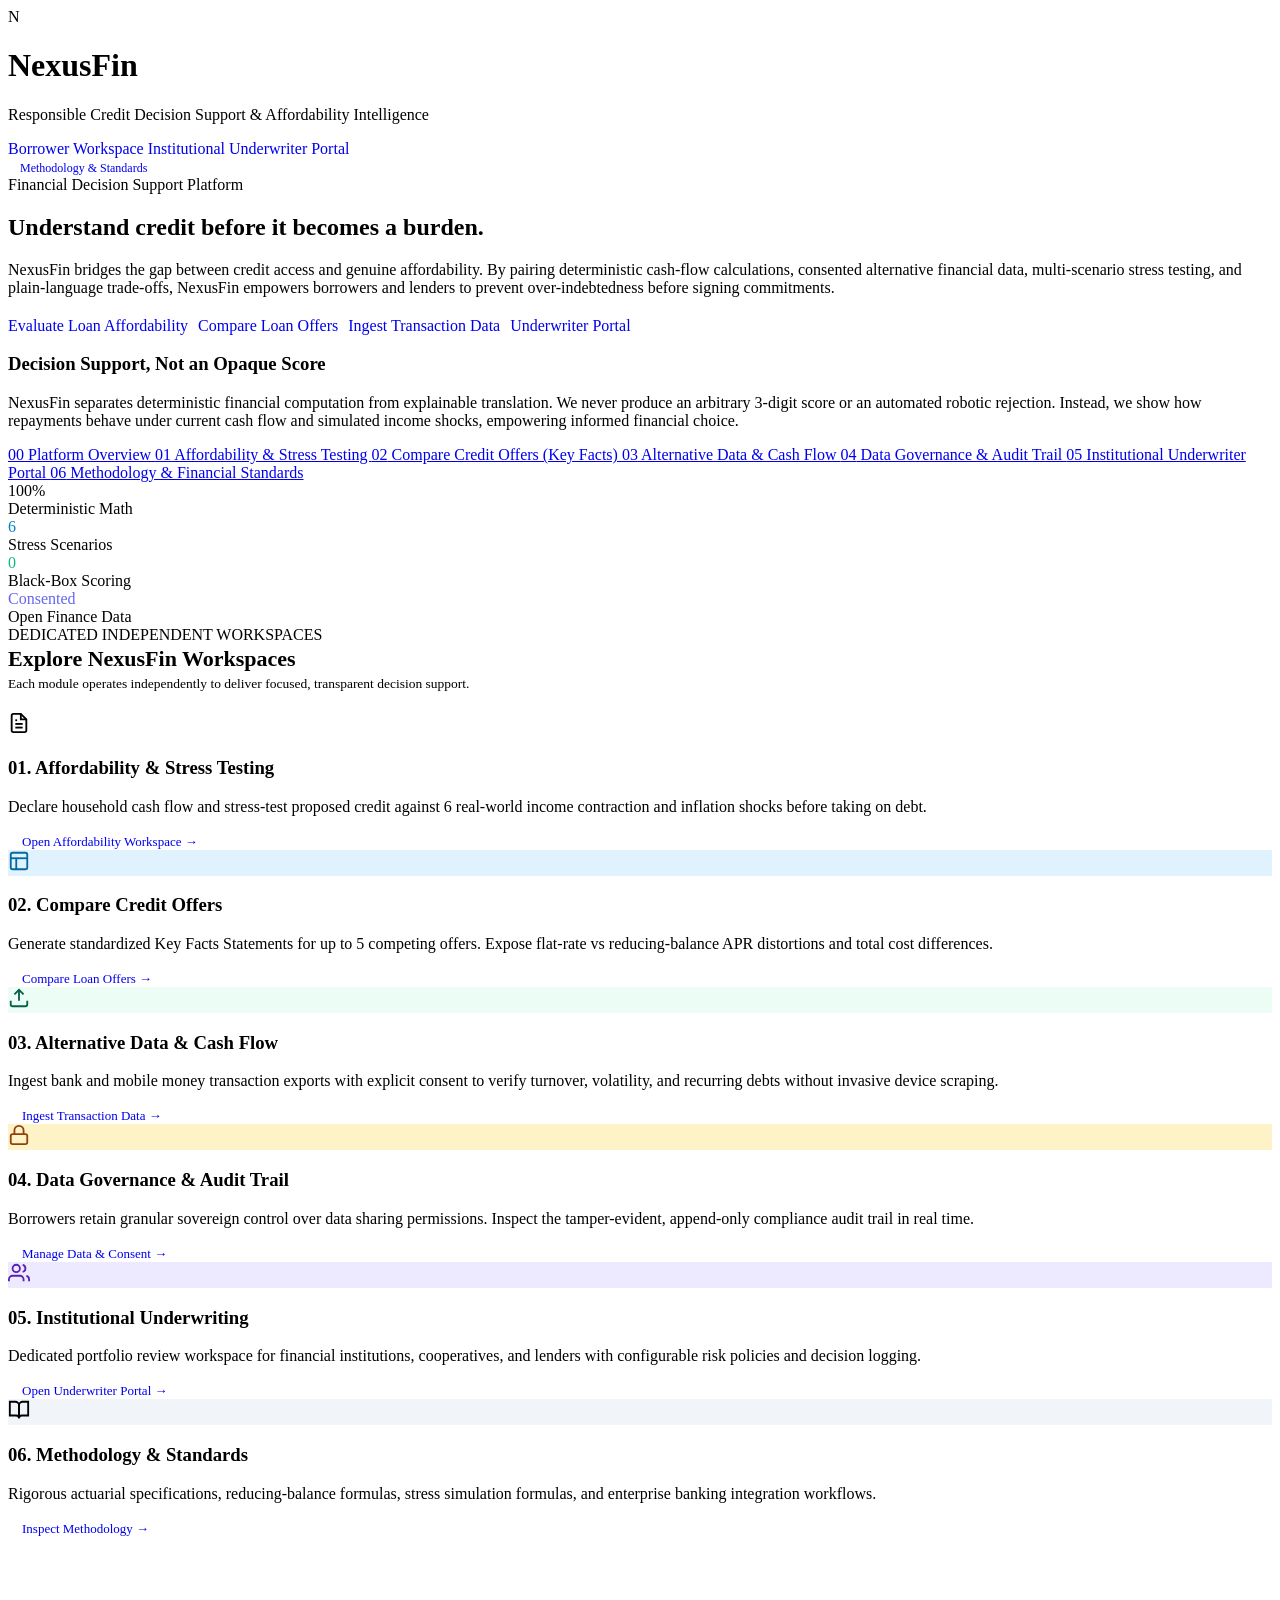
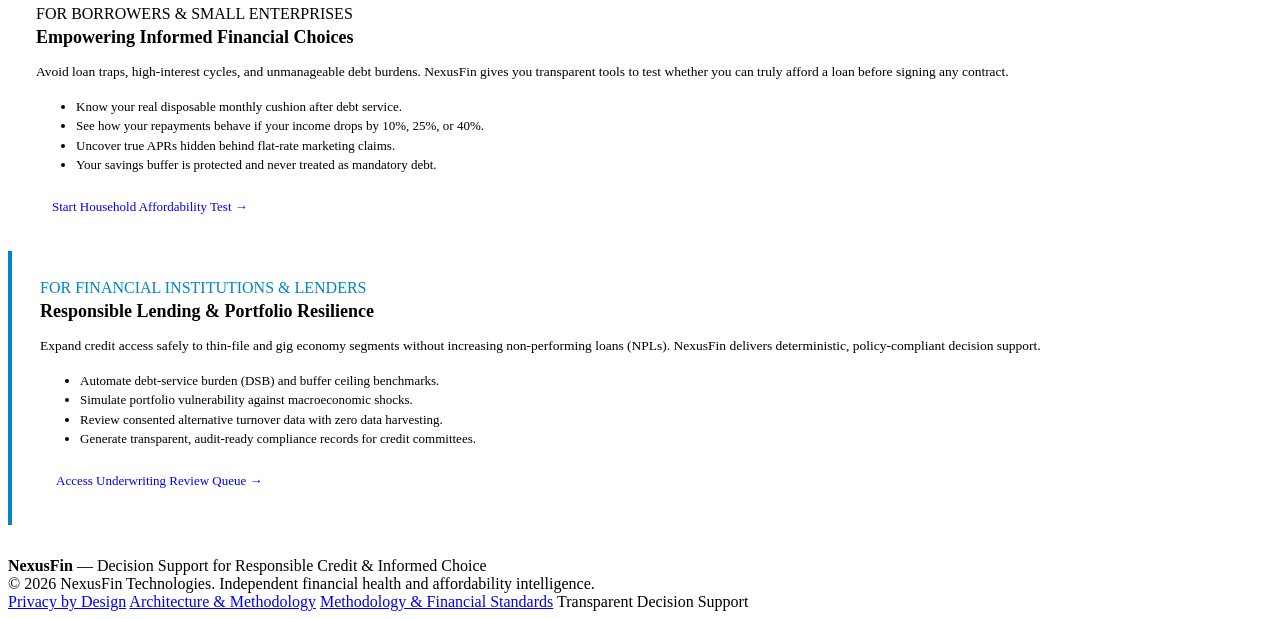
==== commit 2a2f8e30: "feat(pages): separate Methodology workspace and rebuild clean Platform Overview landing page" ====
--- a/frontend/index.html
+++ b/frontend/index.html
@@ -14,23 +14,23 @@
   <!-- Site Header -->
   <header class="site-header">
     <div class="header-container">
-      <div class="brand-wrapper">
+      <a href="/" class="brand-wrapper" style="text-decoration:none;color:inherit;">
         <div class="brand-logo">N</div>
         <div class="brand-info">
           <h1>Nexus<span>Fin</span></h1>
           <p>Responsible Credit Decision Support &amp; Affordability Intelligence</p>
         </div>
-      </div>
+      </a>
 
       <div class="header-controls">
         <div class="mode-toggle-group">
-          <button class="mode-btn active" data-mode="consumer">Borrower Workspace</button>
-          <button class="mode-btn" data-mode="partner">Institutional Underwriter Portal</button>
-        </div>
-
-        <button type="button" class="btn-hero btn-ghost" style="padding:6px 12px;font-size:12px;border:1px solid var(--ink-200);text-decoration:none;" onclick="App.switchTab('methodology');">
+          <a href="/assessment" class="mode-btn" style="text-decoration:none;">Borrower Workspace</a>
+          <a href="/underwriter" class="mode-btn" style="text-decoration:none;">Institutional Underwriter Portal</a>
+        </div>
+
+        <a href="/methodology" class="btn-hero btn-ghost" style="padding:6px 12px;font-size:12px;border:1px solid var(--ink-200);text-decoration:none;">
           Methodology &amp; Standards
-        </button>
+        </a>
       </div>
     </div>
   </header>
@@ -39,24 +39,24 @@
   <section class="hero-section">
     <div class="hero-container">
       <div class="hero-text">
-        <span class="badge-pill">Decision Support Platform</span>
+        <span class="badge-pill">Financial Decision Support Platform</span>
         <h2>Understand credit before it becomes a burden.</h2>
         <p>
-          NexusFin bridges the gap between credit access and genuine affordability. By pairing deterministic cash-flow calculations, consented alternative data signals, multi-scenario stress testing, and plain-language explainability, NexusFin empowers borrowers and lenders to prevent over-indebtedness before signing commitments.
-        </p>
-        <div class="hero-actions-bar">
-          <button type="button" class="btn-hero btn-primary" onclick="App.switchTab('assessment'); document.getElementById('monthlyIncome').focus();">
+          NexusFin bridges the gap between credit access and genuine affordability. By pairing deterministic cash-flow calculations, consented alternative financial data, multi-scenario stress testing, and plain-language trade-offs, NexusFin empowers borrowers and lenders to prevent over-indebtedness before signing commitments.
+        </p>
+        <div class="hero-actions-bar" style="margin-top:1.25rem;display:flex;gap:10px;flex-wrap:wrap;">
+          <a href="/assessment" class="btn-hero btn-primary" style="text-decoration:none;">
             Evaluate Loan Affordability
-          </button>
-          <button type="button" class="btn-hero btn-secondary" onclick="App.switchTab('compare');">
+          </a>
+          <a href="/compare" class="btn-hero btn-secondary" style="text-decoration:none;">
             Compare Loan Offers
-          </button>
-          <button type="button" class="btn-hero btn-outline" id="heroPrintReportBtn">
-            Print / Export Assessment
-          </button>
-          <button type="button" class="btn-hero btn-ghost" id="heroViewMethodologyBtn" onclick="App.switchTab('methodology');">
-            Methodology &amp; Financial Standards
-          </button>
+          </a>
+          <a href="/transactions" class="btn-hero btn-outline" style="text-decoration:none;">
+            Ingest Transaction Data
+          </a>
+          <a href="/underwriter" class="btn-hero btn-ghost" style="text-decoration:none;border:1px solid var(--ink-200);">
+            Underwriter Portal
+          </a>
         </div>
       </div>
       <div class="hero-callout">
@@ -68,1083 +68,189 @@
     </div>
   </section>
 
-  <!-- Workspace Tabs Navigation -->
+  <!-- Workspace Navigation Tabs -->
   <nav class="workspace-tabs">
     <div class="tabs-container">
-      <button class="tab-nav-btn active" data-tab="assessment">
+      <a href="/" class="tab-nav-btn active">
+        <span class="tab-num">00</span> Platform Overview
+      </a>
+      <a href="/assessment" class="tab-nav-btn">
         <span class="tab-num">01</span> Affordability &amp; Stress Testing
-      </button>
-      <button class="tab-nav-btn" data-tab="compare">
+      </a>
+      <a href="/compare" class="tab-nav-btn">
         <span class="tab-num">02</span> Compare Credit Offers (Key Facts)
-      </button>
-      <button class="tab-nav-btn" data-tab="data">
+      </a>
+      <a href="/transactions" class="tab-nav-btn">
         <span class="tab-num">03</span> Alternative Data &amp; Cash Flow
-      </button>
-      <button class="tab-nav-btn" data-tab="privacy">
-        <span class="tab-num">04</span> Responsible Data Governance &amp; Audit Trail
-      </button>
-      <button class="tab-nav-btn" data-tab="partner">
+      </a>
+      <a href="/governance" class="tab-nav-btn">
+        <span class="tab-num">04</span> Data Governance &amp; Audit Trail
+      </a>
+      <a href="/underwriter" class="tab-nav-btn">
         <span class="tab-num">05</span> Institutional Underwriter Portal
-      </button>
-      <button class="tab-nav-btn" data-tab="methodology">
+      </a>
+      <a href="/methodology" class="tab-nav-btn">
         <span class="tab-num">06</span> Methodology &amp; Financial Standards
-      </button>
+      </a>
     </div>
   </nav>
 
-
-  <!-- Main Workspace Content -->
+  <!-- Main Content Overview Workspace -->
   <main class="workspace-content">
 
-    <!-- TAB 1: Affordability & Stress Testing -->
-    <div id="assessment" class="tab-pane active">
-      <div class="grid-two-col">
-
-        <!-- Column 1: Financial Health Profile -->
-        <div class="panel">
-          <div class="panel-header" style="display:flex;justify-content:space-between;align-items:flex-start;flex-wrap:wrap;gap:12px;">
-            <div>
-              <span class="eyebrow-tag">STEP 1 • HOUSEHOLD CASH FLOW</span>
-              <h3>Your Financial Position</h3>
-              <p>Declare your real monthly cash flow, living expenses, and debt commitments.</p>
-            </div>
-            <div class="panel-actions" style="display:flex;align-items:center;gap:8px;">
-              <button type="button" id="clearProfileBtn" class="btn-sm btn-outline" title="Reset all fields to enter your own personal data">
-                Clear Form
-              </button>
-              <select id="presetSelect" class="select-sm" title="Quickly load representative profiles to explore calculations">
-                <option value="" disabled selected>Load Example Profile...</option>
-              </select>
-            </div>
-          </div>
-
-          <!-- Live Real-Time Cash Flow Snapshot -->
-          <div class="live-cashflow-banner" id="liveCashflowSummary">
-            <div class="cashflow-metric">
-              <span class="label">Gross Monthly Inflow</span>
-              <span class="value" id="liveGrossIncome">₱ 38,000.00</span>
-            </div>
-            <div class="cashflow-metric">
-              <span class="label">Living + Debt Outflow</span>
-              <span class="value" id="liveTotalOutflow">₱ 25,500.00</span>
-            </div>
-            <div class="cashflow-metric highlight">
-              <span class="label">Baseline Available Cushion</span>
-              <span class="value" id="liveNetCashflow">₱ 12,500.00</span>
-            </div>
-            <div class="cashflow-metric">
-              <span class="label">Reserve Runway</span>
-              <span class="value" id="liveReserveRunway">0.9 Months</span>
-            </div>
-          </div>
-
-          <div class="form-grid">
-            <div class="form-group col-span-2">
-              <label for="applicantName">Borrower / Profile Name</label>
-              <input type="text" id="applicantName" value="My Household Profile" placeholder="e.g. Maria Santos or Personal Evaluation">
-              <span class="form-hint">Used for institutional assessment review and exported reports</span>
-            </div>
-
-            <div class="form-group">
-              <label for="currencySelect">Operating Currency <span class="req">*</span></label>
-              <select id="currencySelect">
-                <option value="PHP" selected>PHP (₱) — Philippine Peso</option>
-                <option value="KES">KES (KSh) — Kenyan Shilling</option>
-                <option value="USD">USD ($) — US Dollar</option>
-                <option value="EUR">EUR (€) — Euro</option>
-                <option value="GBP">GBP (£) — British Pound</option>
-                <option value="SGD">SGD (S$) — Singapore Dollar</option>
-                <option value="IDR">IDR (Rp) — Indonesian Rupiah</option>
-                <option value="MYR">MYR (RM) — Malaysian Ringgit</option>
-                <option value="THB">THB (฿) — Thai Baht</option>
-                <option value="VND">VND (₫) — Vietnamese Dong</option>
-              </select>
-              <span class="form-hint">Denomination for calculations &amp; stress tests</span>
-            </div>
-
-            <div class="form-group">
-              <label for="monthlyIncome">Gross Monthly Income <span class="req">*</span></label>
-              <div class="input-with-symbol">
-                <span class="symbol-addon currency-symbol-label">₱</span>
-                <input type="number" id="monthlyIncome" value="38000" min="0" step="100" placeholder="e.g. 38000">
-              </div>
-              <span class="form-hint">Average monthly earnings</span>
-            </div>
-
-            <div class="form-group">
-              <label for="employmentType">Employment Type</label>
-              <select id="employmentType">
-                <option value="gig_worker">Platform / Gig Worker (Transport, Delivery, Logistics)</option>
-                <option value="freelance_msme">Freelancer / Digital MSME / Self-Employed</option>
-                <option value="informal_trader">Informal Trader / Small Merchant</option>
-                <option value="salaried">Salaried Employee</option>
-                <option value="seasonal">Seasonal Worker</option>
-              </select>
-            </div>
-
-            <div class="form-group">
-              <label for="householdDependents">Financial Dependents</label>
-              <input type="number" id="householdDependents" value="2" min="0" max="15">
-              <span class="form-hint">Family members reliant on your income</span>
-            </div>
-
-            <div class="form-group col-span-2">
-              <label for="incomeVariability">
-                Monthly Income Volatility: <span id="variabilityValLabel" style="color:var(--accent);font-weight:700;">20%</span>
-              </label>
-              <input type="range" id="incomeVariability" min="0" max="60" value="20" style="width:100%;">
-              <span class="form-hint">How much your monthly earnings fluctuate between peak and low seasons</span>
-            </div>
-
-            <div class="form-group">
-              <label for="essentialExpenses">Essential Living Expenses <span class="req">*</span></label>
-              <div class="input-with-symbol">
-                <span class="symbol-addon currency-symbol-label">₱</span>
-                <input type="number" id="essentialExpenses" value="21000" min="0" step="100" placeholder="e.g. 21000">
-              </div>
-              <span class="form-hint">Rent, food, utilities, health, school fees</span>
-            </div>
-
-            <div class="form-group">
-              <label for="existingDebt">Existing Debt Payments <span class="req">*</span></label>
-              <div class="input-with-symbol">
-                <span class="symbol-addon currency-symbol-label">₱</span>
-                <input type="number" id="existingDebt" value="4500" min="0" step="50" placeholder="e.g. 4500">
-              </div>
-              <span class="form-hint">Current bank, BNPL, or installment debits</span>
-            </div>
-
-            <div class="form-group">
-              <label for="liquidSavings">Liquid Savings Reserve</label>
-              <div class="input-with-symbol">
-                <span class="symbol-addon currency-symbol-label">₱</span>
-                <input type="number" id="liquidSavings" value="18000" min="0" step="100" placeholder="e.g. 18000">
-              </div>
-              <span class="form-hint">Immediately accessible cash or e-wallet buffer</span>
-            </div>
-
-            <div class="form-group">
-              <label for="goalSavings">Monthly Savings Goal</label>
-              <div class="input-with-symbol">
-                <span class="symbol-addon currency-symbol-label">₱</span>
-                <input type="number" id="goalSavings" value="3000" min="0" step="50" placeholder="e.g. 3000">
-              </div>
-              <span class="form-hint">Voluntary target (not deducted as mandatory debt)</span>
-            </div>
-          </div>
-        </div>
-
-        <!-- Column 2: Proposed Credit Offer -->
-        <div class="panel">
-          <div class="panel-header">
-            <div>
-              <span class="eyebrow-tag">STEP 2 • CREDIT PRODUCT TERMS</span>
-              <h3>Proposed Credit Commitment</h3>
-              <p>Enter the financing offer or loan option you are evaluating.</p>
-            </div>
-          </div>
-
-          <div class="form-grid">
-            <div class="form-group">
-              <label for="offerName">Loan Display Name</label>
-              <input type="text" id="offerName" value="Digital Fast Microloan">
-            </div>
-
-            <div class="form-group">
-              <label for="providerName">Lender / Financial Institution</label>
-              <input type="text" id="providerName" value="Digital Nano-Fintech">
-            </div>
-
-            <div class="form-group">
-              <label for="loanPrincipal">Requested Principal <span class="req">*</span></label>
-              <div class="input-with-symbol">
-                <span class="symbol-addon currency-symbol-label">₱</span>
-                <input type="number" id="loanPrincipal" value="35000" min="500" step="500">
-              </div>
-            </div>
-
-            <div class="form-group">
-              <label for="interestRate">Annual Interest Rate (%) <span class="req">*</span></label>
-              <input type="number" id="interestRate" value="24.0" min="0" max="150" step="0.5">
-            </div>
-
-            <div class="form-group">
-              <label for="loanTerm">Loan Term (Months) <span class="req">*</span></label>
-              <input type="number" id="loanTerm" value="10" min="1" max="120">
-            </div>
-
-            <div class="form-group">
-              <label for="repaymentType">Repayment Model</label>
-              <select id="repaymentType">
-                <option value="amortizing" selected>Amortizing (Reducing Balance)</option>
-                <option value="flat">Flat Rate (Fixed Total Interest)</option>
-              </select>
-            </div>
-
-            <div class="form-group">
-              <label for="upfrontFee">Upfront Processing Fee</label>
-              <div class="input-with-symbol">
-                <span class="symbol-addon currency-symbol-label">₱</span>
-                <input type="number" id="upfrontFee" value="800" min="0" step="50">
-              </div>
-            </div>
-
-            <div class="form-group">
-              <label for="monthlyFee">Monthly Admin / Service Fee</label>
-              <div class="input-with-symbol">
-                <span class="symbol-addon currency-symbol-label">₱</span>
-                <input type="number" id="monthlyFee" value="150" min="0" step="10">
-              </div>
-            </div>
-
-            <div class="form-group col-span-2">
-              <label for="loanPurpose">Financing Purpose</label>
-              <select id="loanPurpose">
-                <option value="Asset Acquisition" selected>Asset Acquisition / Equipment</option>
-                <option value="Working Capital / MSME">Working Capital / MSME Inventory</option>
-                <option value="Emergency / Medical">Emergency / Medical Shock</option>
-                <option value="Education / Tuition">Education / Tuition</option>
-                <option value="Debt Consolidation">Debt Consolidation</option>
-                <option value="General Consumer Need">General Consumer Need</option>
-              </select>
-            </div>
-          </div>
-
-          <button id="assessBtn" class="btn-primary">Assess Affordability &amp; Resilience</button>
-        </div>
-
-      </div>
-
-      <!-- Assessment Empty State -->
-      <div id="assessmentEmptyState" class="empty-state-card" style="margin-top: 1.5rem;">
-        <div style="width:48px;height:48px;border-radius:50%;background:var(--accent-light);color:var(--accent);display:inline-flex;align-items:center;justify-content:center;margin-bottom:12px;">
-          <svg width="24" height="24" viewBox="0 0 24 24" fill="none" stroke="currentColor" stroke-width="2"><path d="M14 2H6a2 2 0 0 0-2 2v16a2 2 0 0 0 2 2h12a2 2 0 0 0 2-2V8z"></path><polyline points="14 2 14 8 20 8"></polyline><line x1="16" y1="13" x2="8" y2="13"></line><line x1="16" y1="17" x2="8" y2="17"></line><polyline points="10 9 9 9 8 9"></polyline></svg>
-        </div>
-        <h4>Ready for Dynamic Credit &amp; Resilience Evaluation</h4>
-        <p>Review or adjust your household cash flow and financing terms above, or select an example profile from the dropdown, then click <strong>Assess Affordability &amp; Resilience</strong> to execute deterministic debt-service calculations and 6 stress scenario models.</p>
-        <button type="button" class="btn btn-outline" id="emptyStateAssessBtn">Assess Current Profile</button>
-      </div>
-
-      <!-- Assessment Results Area (Dynamic) -->
-      <div id="assessmentResultsArea" class="assessment-results-area" style="display:none;">
-
-        <!-- Status Banner -->
-        <div id="statusBanner" class="status-banner review">
-          <div id="statusBadgeIcon" class="status-icon-badge">!</div>
-          <div class="status-text">
-            <h4 id="statusTitle">Manageable today — vulnerable under income shock</h4>
-            <p id="statusReason">Your proposed repayment fits your declared monthly cash flow. However, a 25% income reduction would create a monthly deficit of ₱1,046, while the combined stress scenario produces a ₱5,246 deficit.</p>
-          </div>
-        </div>
-
-        <!-- Metric Cards -->
-        <div class="metrics-row">
-          <div class="metric-card">
-            <span class="metric-label">New Monthly Repayment</span>
-            <span id="valMonthlyPayment" class="metric-value">₱ 0.00</span>
-            <span class="metric-subtext">Principal + interest + fees</span>
-          </div>
-          <div class="metric-card">
-            <span class="metric-label">Total Repayment</span>
-            <span id="valTotalRepayment" class="metric-value">₱ 0.00</span>
-            <span class="metric-subtext">Total cost over full term</span>
-          </div>
-          <div class="metric-card">
-            <span class="metric-label">Total Financing Cost</span>
-            <span id="valTotalCost" class="metric-value">₱ 0.00</span>
-            <span class="metric-subtext">Finance charges &amp; fees</span>
-          </div>
-          <div class="metric-card">
-            <span class="metric-label">Post-Loan Buffer</span>
-            <span id="valPostBuffer" class="metric-value">₱ 0.00</span>
-            <span id="valPostBufferSubtext" class="metric-subtext">Before voluntary savings</span>
-          </div>
-          <div class="metric-card">
-            <span class="metric-label">After Planned Savings</span>
-            <span id="valAfterSavingsBuffer" class="metric-value">₱ 0.00</span>
-            <span id="valSavingsGoalSubtext" class="metric-subtext">Discretionary remainder</span>
-          </div>
-          <div class="metric-card">
-            <span class="metric-label">Debt-Service Burden</span>
-            <span id="valDebtBurden" class="metric-value">0.0%</span>
-            <span id="valSavingsRunway" class="metric-subtext">0 months reserve</span>
-          </div>
-        </div>
-
-        <!-- Evidence-Based Multidimensional Financial Resilience Overview -->
-        <div class="resilience-overview-card">
-          <div class="resilience-overview-header">
-            <div>
-              <span class="eyebrow-tag">EVIDENCE-BASED FINANCIAL RESILIENCE</span>
-              <h3 style="margin:2px 0 4px;font-size:18px;">Financial Resilience Overview</h3>
-              <p id="resilienceSummaryText" style="margin:0;font-size:13px;color:rgba(255,255,255,0.85);line-height:1.5;">
-                Multidimensional assessment across monthly buffer, debt-service burden, liquid reserves, and shock survivability.
-              </p>
-            </div>
-            <div class="resilience-badges-group">
-              <span class="badge-status healthy" id="resilienceBaselineBadge">Baseline: Manageable</span>
-              <span class="badge-status tight" id="resilienceShockBadge">Shock Resilience: Needs Review</span>
-            </div>
-          </div>
-
-          <!-- Two-Pillar Evidence Grid: Current Position vs Stress Resilience -->
-          <div class="resilience-pillars-grid" style="display:grid;grid-template-columns:1fr 1.3fr;gap:16px;margin-bottom:12px;">
-            <!-- Pillar 1: Current Position -->
-            <div style="background:rgba(255,255,255,0.04);border:1px solid rgba(255,255,255,0.08);border-radius:var(--radius-md);padding:14px;">
-              <div style="font-size:11px;font-weight:700;letter-spacing:0.05em;color:rgba(255,255,255,0.6);text-transform:uppercase;margin-bottom:10px;">
-                Current Position
-              </div>
-              <div style="display:grid;grid-template-columns:repeat(3,1fr);gap:10px;">
-                <div class="resil-metric-item" style="padding:10px;">
-                  <span class="resil-label">Monthly Buffer</span>
-                  <span class="resil-value healthy" id="resilValBuffer">+₱ 8,454</span>
-                  <span class="resil-note" id="resilNoteBuffer">Manageable cushion</span>
-                </div>
-                <div class="resil-metric-item" style="padding:10px;">
-                  <span class="resil-label">Debt-Service</span>
-                  <span class="resil-value" id="resilValBurden">22.5%</span>
-                  <span class="resil-note" id="resilNoteBurden">Within 35% safe ceiling</span>
-                </div>
-                <div class="resil-metric-item" style="padding:10px;">
-                  <span class="resil-label">Savings Runway</span>
-                  <span class="resil-value" id="resilValRunway">0.9 mos</span>
-                  <span class="resil-note" id="resilNoteRunway">Living costs reserve</span>
-                </div>
-              </div>
-            </div>
-
-            <!-- Pillar 2: Stress Shock Resilience -->
-            <div style="background:rgba(255,255,255,0.04);border:1px solid rgba(255,255,255,0.08);border-radius:var(--radius-md);padding:14px;">
-              <div style="font-size:11px;font-weight:700;letter-spacing:0.05em;color:rgba(255,255,255,0.6);text-transform:uppercase;margin-bottom:10px;">
-                Stress Shock Resilience
-              </div>
-              <div style="display:grid;grid-template-columns:repeat(4,1fr);gap:10px;">
-                <div class="resil-metric-item" style="padding:10px;">
-                  <span class="resil-label">−10% Income</span>
-                  <span class="resil-value healthy" id="resilValShock10">+₱ 4,654</span>
-                  <span class="resil-note" id="resilNoteShock10">Buffer retained</span>
-                </div>
-                <div class="resil-metric-item" style="padding:10px;">
-                  <span class="resil-label">−25% Income</span>
-                  <span class="resil-value deficit" id="resilValShock">−₱ 1,046</span>
-                  <span class="resil-note" id="resilNoteShock">Deficit incurred</span>
-                </div>
-                <div class="resil-metric-item" style="padding:10px;">
-                  <span class="resil-label">+20% Expenses</span>
-                  <span class="resil-value healthy" id="resilValShockExp">+₱ 4,254</span>
-                  <span class="resil-note" id="resilNoteShockExp">Buffer retained</span>
-                </div>
-                <div class="resil-metric-item" style="padding:10px;">
-                  <span class="resil-label">Combined</span>
-                  <span class="resil-value deficit" id="resilValShockComb">−₱ 5,246</span>
-                  <span class="resil-note" id="resilNoteShockComb">Deficit incurred</span>
-                </div>
-              </div>
-            </div>
-          </div>
-
-          <!-- Conclusion Bar -->
-          <div style="background:rgba(245,158,11,0.12);border:1px solid rgba(245,158,11,0.3);border-radius:var(--radius-md);padding:10px 14px;display:flex;align-items:center;justify-content:space-between;flex-wrap:wrap;gap:8px;">
-            <div>
-              <span style="font-size:11px;font-weight:700;text-transform:uppercase;color:#fbbf24;letter-spacing:0.05em;">Resilience Conclusion:</span>
-              <strong id="resilienceConclusionText" style="margin-left:6px;font-size:13.5px;color:#fff;">Manageable today — vulnerable under income shock</strong>
-            </div>
-            <span style="font-size:11.5px;color:rgba(255,255,255,0.7);">Evidence-based decision support • Zero black-box scoring</span>
-          </div>
-        </div>
-
-        <!-- Multi-Scenario Stress Test Matrix -->
-        <div class="panel" style="margin-bottom:1.5rem;">
-          <div class="panel-header">
-            <div>
-              <span class="eyebrow-tag">STEP 3 • RESILIENCE UNDER FINANCIAL SHOCKS</span>
-              <h3>What Happens If Circumstances Change?</h3>
-              <p>Simulating 6 macroeconomic and household shock scenarios to verify if the loan remains manageable.</p>
-            </div>
-          </div>
-          <div class="stress-table-wrapper">
-            <table class="nexus-table">
-              <thead>
-                <tr>
-                  <th>Scenario</th>
-                  <th style="text-align:right;">Income</th>
-                  <th style="text-align:right;">Essential Expenses</th>
-                  <th style="text-align:right;">Existing Debt</th>
-                  <th style="text-align:right;">New Repayment</th>
-                  <th style="text-align:right;">Remaining Buffer</th>
-                  <th style="text-align:center;">Status</th>
-                </tr>
-              </thead>
-              <tbody id="stressTableBody">
-                <!-- Injected via JavaScript -->
-              </tbody>
-            </table>
-          </div>
-
-          <!-- Custom Shock Simulation Slider -->
-          <div class="custom-shock-panel" style="margin-top:1.25rem;">
-            <div style="display:flex;justify-content:space-between;align-items:center;flex-wrap:wrap;gap:10px;margin-bottom:12px;">
-              <div>
-                <span class="eyebrow-tag" style="margin-bottom:2px;">INTERACTIVE SHOCK SIMULATOR</span>
-                <h4 style="margin:0;font-size:14px;color:var(--ink-900);">Simulate Custom Macroeconomic or Income Shift</h4>
-                <p style="margin:2px 0 0;font-size:12px;color:var(--ink-500);">Drag slider to dynamically evaluate cash-flow sustainability at any specific income contraction or expansion percentage.</p>
-              </div>
-              <div class="shock-slider-badge" id="customShockBadge">-25% Contraction</div>
-            </div>
-
-            <div style="margin-bottom:1rem;">
-              <input type="range" id="customShockSlider" min="-50" max="25" step="5" value="-25" style="width:100%;">
-              <div style="display:flex;justify-content:space-between;font-size:11px;color:var(--ink-500);margin-top:4px;">
-                <span>-50% (Severe Crisis)</span>
-                <span>-25% (Flagship Stress)</span>
-                <span>0% (Current Base)</span>
-                <span>+25% (Revenue Growth)</span>
-              </div>
-            </div>
-
-            <div class="metrics-row" style="grid-template-columns: repeat(4, 1fr); gap:10px; margin-bottom:10px;">
-              <div class="metric-card">
-                <span class="metric-label">Stressed Inflow</span>
-                <span class="metric-value" id="customStressedIncome">₱ 28,500.00</span>
-              </div>
-              <div class="metric-card">
-                <span class="metric-label">Fixed Commitments</span>
-                <span class="metric-value" id="customStressedCommitments">₱ 29,546.43</span>
-              </div>
-              <div class="metric-card">
-                <span class="metric-label">Simulated Cushion</span>
-                <span class="metric-value" id="customStressedBuffer" style="color:var(--deficit-text);">-₱ 1,046.43</span>
-              </div>
-              <div class="metric-card">
-                <span class="metric-label">Stress Debt Burden</span>
-                <span class="metric-value" id="customStressedBurden">29.8%</span>
-              </div>
-            </div>
-            <div id="customStressVerdict" style="padding:8px 12px;border-radius:var(--radius-sm);background:var(--ink-100);font-size:12.5px;color:var(--ink-800);">
-              Simulated 25% income reduction yields a monthly deficit of ₱1,046.43. Household requires emergency reserves or reduced principal.
-            </div>
-          </div>
-        </div>
-
-
-        <!-- Explainable Insights Grid -->
-        <div class="grid-two-col">
-          <div class="panel">
-            <div class="panel-header">
-              <div>
-                <span class="eyebrow-tag">EXPLAINED REASONING</span>
-                <h3>Why Did NexusFin Reach This Result?</h3>
-              </div>
-            </div>
-            <ul id="explanationList" class="bullet-list"></ul>
-            <h4 style="margin:1.25rem 0 0.5rem;font-size:15px;color:var(--ink-900);">Financial Trade-Offs</h4>
-            <ul id="tradeOffsList" class="bullet-list"></ul>
-          </div>
-
-          <div class="panel">
-            <div class="panel-header">
-              <div>
-                <span class="eyebrow-tag">INFORMED CHOICE</span>
-                <h3>Actionable Recommendations</h3>
-              </div>
-            </div>
-            <ul id="recommendationsList" class="bullet-list"></ul>
-            <div class="disclosure-box">
-              <strong>Methodology &amp; Regulatory Disclosures:</strong>
-              <ul id="methodologyList" style="margin:6px 0 0;padding-left:16px;"></ul>
-            </div>
-          </div>
-        </div>
-
-      </div>
-    </div>
-
-    <!-- TAB 2: Compare Credit Offers -->
-    <div id="compare" class="tab-pane">
-      <div class="panel">
-        <div class="panel-header">
-          <div>
-            <span class="eyebrow-tag">STANDARDIZED KEY FACTS STATEMENT</span>
-            <h3>Compare Multiple Credit Offers</h3>
-            <p>Evaluate up to 5 competing loan products against your identical household cash-flow baseline.</p>
-          </div>
-          <div style="display:flex;gap:8px;flex-wrap:wrap;">
-            <button type="button" id="resetCompareBtn" class="btn-outline btn-sm">Reset Benchmark Offers</button>
-            <button type="button" id="addOfferBtn" class="btn-secondary btn-sm">+ Add Another Offer</button>
-          </div>
-        </div>
-
-        <div id="compareOffersConfigArea">
-          <!-- Dynamically injected offer rows -->
-        </div>
-
-        <button id="runCompareBtn" class="btn-primary" style="margin-top:1rem;">Generate Key Facts Comparison</button>
-
-        <!-- Comparison Empty State Guidance -->
-        <div id="comparisonEmptyState" class="empty-state-card" style="margin-top:1.5rem;">
-          <h4>Side-by-Side Key Facts Disclosure</h4>
-          <p>Configure terms for up to 5 financing offers above, then click <strong>Generate Key Facts Comparison</strong> to view standardized APR disclosures, total borrowing cost differences, and net disposable buffer impacts side-by-side.</p>
-        </div>
-
-        <!-- Comparison Results Area -->
-        <div id="comparisonResultsArea" style="display:none;margin-top:2rem;">
-          <div class="stress-table-wrapper">
-            <table class="nexus-table">
-              <thead>
-                <tr>
-                  <th>Credit Offer &amp; Structure</th>
-                  <th style="text-align:right;">Principal</th>
-                  <th style="text-align:center;">Term</th>
-                  <th style="text-align:right;">Monthly Repayment</th>
-                  <th style="text-align:right;">Total Repayment</th>
-                  <th style="text-align:right;">Total Financing Cost</th>
-                  <th style="text-align:right;">Post-Loan Buffer</th>
-                  <th style="text-align:right;">Debt Burden</th>
-                  <th style="text-align:center;">Shock Resilience</th>
-                </tr>
-              </thead>
-              <tbody id="comparisonTableBody">
-                <!-- Dynamically injected -->
-              </tbody>
-            </table>
-          </div>
-
-          <div id="comparisonNotes" class="disclosure-box" style="margin-top:1.25rem;background:var(--accent-soft);border-color:var(--accent-light);">
-            <!-- Dynamically injected comparison insights -->
-          </div>
-        </div>
-      </div>
-    </div>
-
-    <!-- TAB 3: Alternative Data & Cash Flow -->
-    <div id="data" class="tab-pane">
-      <div class="grid-two-col">
-        <div class="panel">
-          <div class="panel-header">
-            <div>
-              <span class="eyebrow-tag">CONSENTED OPEN FINANCE</span>
-              <h3>Ingest Alternative Transaction Signals</h3>
-              <p>Upload a transaction statement CSV or load curated sample statements to evaluate cash-flow dynamics.</p>
-            </div>
-          </div>
-
-          <div class="upload-dropzone" onclick="document.getElementById('txFileInput').click();">
-            <div style="display:flex;justify-content:center;margin-bottom:8px;">
-              <svg width="36" height="36" viewBox="0 0 24 24" fill="none" stroke="var(--ink-400)" stroke-width="1.75" stroke-linecap="round" stroke-linejoin="round"><path d="M14 2H6a2 2 0 0 0-2 2v16a2 2 0 0 0 2 2h12a2 2 0 0 0 2-2V8z"></path><polyline points="14 2 14 8 20 8"></polyline><line x1="16" y1="13" x2="8" y2="13"></line><line x1="16" y1="17" x2="8" y2="17"></line><polyline points="10 9 9 9 8 9"></polyline></svg>
-            </div>
-            <p><strong>Click or drag to upload transaction export (.csv)</strong><br><span style="font-size:11.5px;color:var(--ink-500);">Supported structure: date &bull; description &bull; amount</span></p>
-            <input type="file" id="txFileInput" accept=".csv" style="display:none;">
-          </div>
-
-          <div style="margin-top:1.25rem;">
-            <div style="display:flex;justify-content:space-between;align-items:center;margin-bottom:8px;flex-wrap:wrap;gap:8px;">
-              <label style="font-size:12px;font-weight:700;color:var(--ink-700);">Or Test with Standard Real-World Statements (1-Click):</label>
-              <button type="button" class="btn-sm btn-ghost" id="downloadCsvTemplateBtn" style="font-size:11px;padding:3px 8px;cursor:pointer;" title="Download sample CSV template format">
-                Download CSV Template
-              </button>
-            </div>
-            <div class="sample-dataset-pills">
-              <button class="sample-pill-btn" onclick="App.loadSampleDataset('manila');">Bank Account Statement (CSV)</button>
-              <button class="sample-pill-btn" onclick="App.loadSampleDataset('kenya');">Mobile Money / M-Pesa Statement (CSV)</button>
-              <button class="sample-pill-btn" onclick="App.loadSampleDataset('jakarta');">Merchant Point-of-Sale Export (CSV)</button>
-            </div>
-          </div>
-
-          <!-- Transaction Analysis Result -->
-          <div id="txAnalysisResultArea" style="display:none;margin-top:1.5rem;">
-            <div class="panel-header" style="margin-bottom:1rem;">
-              <h4>Transaction Ingestion Summary</h4>
-              <span id="txCountBadge" class="badge-pill">0 Transactions</span>
-            </div>
-
-            <div class="metrics-row" style="gap:12px;margin-bottom:1rem;">
-              <div class="metric-card">
-                <span class="metric-label">Verified Inflows</span>
-                <span id="txInflows" class="metric-value" style="color:var(--good-text);">₱ 0.00</span>
-              </div>
-              <div class="metric-card">
-                <span class="metric-label">Verified Outflows</span>
-                <span id="txOutflows" class="metric-value">₱ 0.00</span>
-              </div>
-              <div class="metric-card">
-                <span class="metric-label">Net Cash Flow</span>
-                <span id="txNetCashflow" class="metric-value">₱ 0.00</span>
-              </div>
-              <div class="metric-card">
-                <span class="metric-label">Income Volatility</span>
-                <span id="txVariabilityEst" class="metric-value">0.0%</span>
-              </div>
-              <div class="metric-card">
-                <span class="metric-label">Detected Recurring Debt</span>
-                <span id="txDetectedDebt" class="metric-value">₱ 0.00</span>
-              </div>
-            </div>
-
-            <div class="form-group">
-              <label>Detected Category Breakdown:</label>
-              <div id="txCategoryTags" class="category-tags"></div>
-            </div>
-
-            <ul id="txInsightsList" class="bullet-list" style="margin-top:1rem;"></ul>
-
-            <button id="applyDetectedBtn" class="btn-primary" style="margin-top:1rem;background:var(--accent);">
-              Import Detected Cash Flows Into Assessment Profile
-            </button>
-
-            <div style="margin-top:1.5rem;">
-              <label style="font-size:12px;font-weight:700;color:var(--ink-700);">Transaction Sample Preview (First 10):</label>
-              <div class="stress-table-wrapper" style="max-height:220px;overflow-y:auto;margin-top:6px;">
-                <table class="nexus-table">
-                  <thead>
-                    <tr>
-                      <th>Date</th>
-                      <th>Description</th>
-                      <th>Classification</th>
-                      <th>Amount</th>
-                    </tr>
-                  </thead>
-                  <tbody id="txPreviewTableBody"></tbody>
-                </table>
-              </div>
-            </div>
-          </div>
-        </div>
-
-        <div class="panel">
-          <div class="panel-header">
-            <div>
-              <span class="eyebrow-tag">RESPONSIBLE INNOVATION</span>
-              <h3>Why Alternative Data &amp; Why Now?</h3>
-            </div>
-          </div>
-          <p style="font-size:14px;color:var(--ink-700);line-height:1.6;">
-            Some informal workers, gig workers, and small businesses have limited formal financial histories, making conventional credit assessment difficult. Consented transaction data helps verify real cash-flow capacity without invasive data collection.
-          </p>
-
-          <!-- 5-Step Open Finance Pipeline -->
-          <h4 style="font-size:14px;margin:1.25rem 0 0.5rem;color:var(--ink-900);">5-Step Decision Support Pipeline:</h4>
-          <div style="background:var(--ink-50);border:1px solid var(--ink-200);border-radius:var(--radius-md);padding:12px;margin-bottom:1rem;font-size:12.5px;line-height:1.6;">
-            <div style="display:flex;align-items:flex-start;gap:8px;margin-bottom:6px;">
-              <span style="font-weight:700;color:var(--accent);">1.</span>
-              <span><strong>Consented Ingestion:</strong> Ingest bank or mobile money transaction export with explicit borrower authorization.</span>
-            </div>
-            <div style="display:flex;align-items:flex-start;gap:8px;margin-bottom:6px;">
-              <span style="font-weight:700;color:var(--accent);">2.</span>
-              <span><strong>Cash Flow Verification:</strong> Reconstruct verified inflows, essential outflows, and net operating cash flow.</span>
-            </div>
-            <div style="display:flex;align-items:flex-start;gap:8px;margin-bottom:6px;">
-              <span style="font-weight:700;color:var(--accent);">3.</span>
-              <span><strong>Volatility &amp; Debt Detection:</strong> Estimate income variability and detect undeclared recurring debt payments.</span>
-            </div>
-            <div style="display:flex;align-items:flex-start;gap:8px;margin-bottom:6px;">
-              <span style="font-weight:700;color:var(--accent);">4.</span>
-              <span><strong>Deterministic Affordability:</strong> Calculate loan repayments, buffers, and stress scenarios using actuarial formulas.</span>
-            </div>
-            <div style="display:flex;align-items:flex-start;gap:8px;">
-              <span style="font-weight:700;color:var(--accent);">5.</span>
-              <span><strong>Human Decision Support:</strong> Present plain-language trade-offs to the borrower and underwriter for informed human decision.</span>
-            </div>
-          </div>
-
-          <h4 style="font-size:14px;margin:1rem 0 0.5rem;color:var(--ink-900);">Ethical Guardrails Built Into NexusFin:</h4>
-          <ul class="bullet-list" style="font-size:13px;line-height:1.5;">
-            <li><strong>Zero Invasive Scraping:</strong> No access to personal contacts, photos, social media, or location tracking.</li>
-            <li><strong>Data Minimization:</strong> Only financial transactions, recurring debits, and verified cash flows with explicit consent are analyzed.</li>
-            <li><strong>Cross-Validation:</strong> Cross-references declared debt payments against recurring debit transactions.</li>
-            <li><strong>No Black-Box Scoring:</strong> Alternative data informs income variability and buffers; it is never converted into an unexplained score.</li>
-          </ul>
-        </div>
-      </div>
-    </div>
-
-    <!-- TAB 4: Privacy, Consent & Audit Trail -->
-    <div id="privacy" class="tab-pane">
-      <div class="grid-two-col">
-        <div class="panel">
-          <div class="panel-header">
-            <div>
-              <span class="eyebrow-tag">DATA GOVERNANCE</span>
-              <h3>Consent Management &amp; Privacy Controls</h3>
-              <p>Borrowers retain granular control over which financial data sources are shared and for what purpose.</p>
-            </div>
-          </div>
-
-          <div id="consentsContainer">
-            <!-- Dynamically injected consent cards -->
-          </div>
-        </div>
-
-        <div class="panel">
-          <div class="panel-header">
-            <div>
-              <span class="eyebrow-tag">RESPONSIBLE DATA GOVERNANCE</span>
-              <h3>Governance Audit Trail</h3>
-              <p>Real-time audit log recording data ingestion, consent changes, assessments, and underwriter reviews.</p>
-            </div>
-          </div>
-
-          <div id="auditTrailStream" class="audit-log-stream">
-            <!-- Injected log entries -->
-          </div>
-
-          <div class="disclosure-box" style="margin-top:1rem;">
-            <strong>Responsible Data Governance:</strong>
-            Designed around key data governance principles: explicit borrower consent, data minimization, purpose limitation, access control, auditability, data retention boundaries, and borrower-initiated consent revocation.
-          </div>
-        </div>
-      </div>
-    </div>
-
-    <!-- TAB 5: Lender / Partner Portal -->
-    <div id="partner" class="tab-pane">
-      <div class="panel" style="margin-bottom:1.5rem;">
-        <div class="panel-header">
-          <div>
-            <span class="eyebrow-tag">INSTITUTIONAL UNDERWRITING PORTAL</span>
-            <h3>Lender &amp; Underwriter Decision Support Portal</h3>
-            <p>For Financial Institutions, Microfinance Organizations, and Community Credit Lenders reviewing consented applicant portfolios.</p>
-          </div>
-          <div>
-            <span class="badge-pill" style="background:#e0f2fe;color:#0369a1;">Institutional Underwriting Mode</span>
-          </div>
-        </div>
-
-        <div class="disclosure-box" style="margin-bottom:1.25rem;background:#fffbeb;border-color:#fcd34d;color:#92400e;">
-          <strong>Institutional Governance Notice:</strong>
-          Review applicant affordability against institution-defined credit policies, debt-to-income benchmarks, and shock thresholds.
-          <em>NexusFin provides independent decision support. Final underwriting decisions remain with the financial institution.</em>
-        </div>
-
-        <p style="font-size:14px;color:var(--ink-700);">
-          This view allows authorized credit officers and underwriter teams to review consented applicant profiles, verify income volatility, inspect deterministic stress tests, and evaluate affordability against institution-defined policies and configured risk controls.
-        </p>
-
-        <!-- Underwriting Policy & Risk Thresholds Controls -->
-        <div class="panel" style="margin-top:1.25rem;margin-bottom:1.5rem;background:var(--surface-alt);border:1px solid var(--ink-200);">
-          <div class="panel-header">
-            <div>
-              <span class="eyebrow-tag">CONFIGURABLE RISK CONTROLS</span>
-              <h4 style="margin:0;font-size:15px;color:var(--ink-900);">Institution Risk Policies &amp; Portfolio Filters</h4>
-              <p style="margin:4px 0 0;font-size:12.5px;color:var(--ink-500);">Configure debt-to-income ceilings, minimum cash-flow cushion, and reserve requirements to dynamically test all incoming applications.</p>
-            </div>
-            <button type="button" class="btn-sm btn-outline" id="resetPolicyBtn">Reset Default Controls</button>
-          </div>
-
-          <div class="form-grid" style="grid-template-columns: repeat(3, 1fr); gap:1.25rem;">
-            <div class="form-group">
-              <label>Max Debt-Service Ceiling: <strong id="policyBurdenLabel" style="color:var(--accent);">35%</strong></label>
-              <input type="range" id="policyBurdenSlider" min="20" max="50" step="1" value="35" style="width:100%;">
-              <span class="form-hint">Maximum allowable debt commitments as % of income</span>
-            </div>
-
-            <div class="form-group">
-              <label>Min Post-Loan Cushion: <strong id="policyBufferLabel" style="color:var(--accent);">₱ 5,000</strong></label>
-              <input type="number" id="policyBufferInput" value="5000" step="500" min="0" style="width:100%;">
-              <span class="form-hint">Required monthly buffer after loan instalment</span>
-            </div>
-
-            <div class="form-group">
-              <label>Min Savings Runway: <strong id="policyRunwayLabel" style="color:var(--accent);">1.0 Mo</strong></label>
-              <input type="range" id="policyRunwaySlider" min="0" max="3" step="0.2" value="1.0" style="width:100%;">
-              <span class="form-hint">Minimum liquid emergency reserve months</span>
-            </div>
-          </div>
-        </div>
-
-        <div id="partnerAssessmentsList" style="margin-top:1.5rem;">
-          <!-- Dynamically injected from API -->
-        </div>
-      </div>
-    </div>
-
-    <!-- TAB 6: Methodology & Financial Standards -->
-    <div id="methodology" class="tab-pane">
-      <div class="methodology-container">
-
-        <!-- Header & Action Bar -->
-        <div class="methodology-header-card">
-          <div class="methodology-header-content">
-            <span class="eyebrow-tag">FINANCIAL STANDARDS &amp; MATHEMATICAL SPECIFICATION</span>
-            <h2>Platform Methodology, Actuarial Formulations &amp; Governance Architecture</h2>
-            <p>
-              NexusFin enforces deterministic cash-flow math, transparent reducing-balance amortization schedules, standardized shock stress testing, and explainable decision support. Below is the rigorous mathematical specification and institutional governance reference.
-            </p>
-          </div>
-          <div class="methodology-actions">
-            <a href="/api/pitch-deck/download" class="btn-hero btn-primary" download="NexusFin_Technical_Specification.pdf">
-              Download Technical Whitepaper (PDF)
-            </a>
-            <button type="button" class="btn-hero btn-outline" onclick="window.print();">
-              Print Methodology Guide
-            </button>
-          </div>
-        </div>
-
-        <!-- Core Tenets Grid -->
-        <div class="grid-three-col" style="margin-bottom:1.5rem;">
-          <div class="panel" style="border-top:3px solid var(--accent);">
-            <h4>1. Deterministic Core Math</h4>
-            <p style="font-size:13px;color:var(--ink-700);line-height:1.5;">
-              Safety-critical affordability and stress computations are 100% deterministic code. No black-box machine learning or stochastic models decide loan affordability.
-            </p>
-          </div>
-          <div class="panel" style="border-top:3px solid #10b981;">
-            <h4>2. Savings Buffer Protection</h4>
-            <p style="font-size:13px;color:var(--ink-700);line-height:1.5;">
-              Voluntary savings is treated as an emergency buffer asset, never subtracted as mandatory debt. Prudent savers are never penalized with artificial unaffordability.
-            </p>
-          </div>
-          <div class="panel" style="border-top:3px solid #6366f1;">
-            <h4>3. Multi-Scenario Shock Testing</h4>
-            <p style="font-size:13px;color:var(--ink-700);line-height:1.5;">
-              Loans are evaluated against 6 macroeconomic and household shocks (10%, 25%, 40% income drops, inflation, and emergency reserve depletion) before signing.
-            </p>
-          </div>
-        </div>
-
-        <!-- Section 1: Mathematical Foundations -->
-        <div class="panel" style="margin-bottom:1.5rem;">
-          <div class="panel-header">
-            <div>
-              <span class="eyebrow-tag">ACTUARIAL FORMULATIONS</span>
-              <h3>Core Financial Calculations &amp; Amortization Mechanics</h3>
-              <p>Transparent formulas governing loan instalments, true APRs, disposable buffers, and debt burden ratios.</p>
-            </div>
-          </div>
-
-          <div class="form-grid" style="grid-template-columns: repeat(auto-fit, minmax(280px, 1fr)); gap:1.25rem;">
-            
-            <!-- Formula 1: Reducing-Balance Monthly Payment -->
-            <div class="methodology-card">
-              <div class="methodology-card-title">1. Reducing-Balance Instalment (PMT)</div>
-              <div class="formula-box">
-                <span class="math-expr">PMT = P &times; [ r(1 + r)<sup>n</sup> ] &divide; [ (1 + r)<sup>n</sup> &minus; 1 ]</span>
-              </div>
-              <p class="methodology-card-desc">
-                <strong>P:</strong> Principal borrowed &bull; <strong>r:</strong> Monthly interest rate (annual rate &divide; 12) &bull; <strong>n:</strong> Tenure in months.<br>
-                <em>Standard amortization: each payment reduces the remaining principal balance, lowering the interest incurred in subsequent periods.</em>
-              </p>
-            </div>
-
-            <!-- Formula 2: Flat Rate vs True APR -->
-            <div class="methodology-card">
-              <div class="methodology-card-title">2. Flat-Rate vs True APR Distortion</div>
-              <div class="formula-box">
-                <span class="math-expr">Total Interest = P &times; r<sub>flat</sub> &times; n<br>True Effective APR &asymp; 1.85 &times; Flat Rate</span>
-              </div>
-              <p class="methodology-card-desc">
-                Flat rates charge interest on the entire original principal for the full tenure, even when half the loan has been repaid. NexusFin exposes true effective APR to prevent marketing deception.
-              </p>
-            </div>
-
-            <!-- Formula 3: Post-Loan Disposable Buffer -->
-            <div class="methodology-card">
-              <div class="methodology-card-title">3. Net Post-Loan Cash Buffer</div>
-              <div class="formula-box">
-                <span class="math-expr">Net Buffer = Gross Income &minus; Living Essentials &minus; Existing Debt &minus; PMT</span>
-              </div>
-              <p class="methodology-card-desc">
-                Measures actual uncommitted cash remaining after living essentials and all debt service. A positive buffer ensures basic survival without borrowing to service obligations.
-              </p>
-            </div>
-
-            <!-- Formula 4: Debt-Service Burden (DSB / DTI) -->
-            <div class="methodology-card">
-              <div class="methodology-card-title">4. Debt-Service Burden (DSB / DTI)</div>
-              <div class="formula-box">
-                <span class="math-expr">Debt-Service Burden (%) = [ (Existing Debt + PMT) &divide; Gross Income ] &times; 100%</span>
-              </div>
-              <p class="methodology-card-desc">
-                <strong>&lt; 30%:</strong> Sustainable &bull; <strong>30% &ndash; 45%:</strong> Caution / Tight &bull; <strong>&gt; 45%:</strong> High Risk of Over-Indebtedness.<br>
-                Aligned with international responsible lending guidelines and debt ceilings.
-              </p>
-            </div>
-
-          </div>
-        </div>
-
-        <!-- Section 2: Actuarial Stress Testing Framework -->
-        <div class="panel" style="margin-bottom:1.5rem;">
-          <div class="panel-header">
-            <div>
-              <span class="eyebrow-tag">RESILIENCE ARCHITECTURE</span>
-              <h3>Actuarial Stress Testing: 6 Real-World Shocks</h3>
-              <p>Simulating economic volatility, seasonal downturns, living cost inflation, and emergency savings depletion.</p>
-            </div>
-          </div>
-
-          <div class="stress-table-wrapper">
-            <table class="nexus-table">
-              <thead>
-                <tr>
-                  <th>Scenario</th>
-                  <th>Shock Parameter</th>
-                  <th>Mathematical Simulation</th>
-                  <th>Vulnerability Evaluated</th>
-                </tr>
-              </thead>
-              <tbody>
-                <tr>
-                  <td><strong>Mild Income Shock</strong></td>
-                  <td>-10% Income</td>
-                  <td><span class="math-expr">Income &times; 90% &minus; Expenses &minus; Debt &minus; PMT</span></td>
-                  <td>Tests minor gig order slowdown or temporary client reduction.</td>
-                </tr>
-                <tr>
-                  <td><strong>Moderate Income Shock</strong></td>
-                  <td>-25% Income</td>
-                  <td><span class="math-expr">Income &times; 75% &minus; Expenses &minus; Debt &minus; PMT</span></td>
-                  <td>Tests seasonal off-peak earnings typical of platform &amp; informal workers.</td>
-                </tr>
-                <tr>
-                  <td><strong>Severe Income Shock</strong></td>
-                  <td>-40% Income</td>
-                  <td><span class="math-expr">Income &times; 60% &minus; Expenses &minus; Debt &minus; PMT</span></td>
-                  <td>Tests major work disruption, illness, or platform account suspension.</td>
-                </tr>
-                <tr>
-                  <td><strong>Cost-of-Living Shock</strong></td>
-                  <td>+15% Expenses</td>
-                  <td><span class="math-expr">Income &minus; (Expenses &times; 115%) &minus; Debt &minus; PMT</span></td>
-                  <td>Tests fuel spikes, food price inflation, or unexpected utility increases.</td>
-                </tr>
-                <tr>
-                  <td><strong>Compound Shock</strong></td>
-                  <td>-25% Income &amp; +15% Expenses</td>
-                  <td><span class="math-expr">(Income &times; 75%) &minus; (Expenses &times; 115%) &minus; Debt &minus; PMT</span></td>
-                  <td>Tests simultaneous income reduction and inflation pressure.</td>
-                </tr>
-                <tr>
-                  <td><strong>Emergency Reserve Runway</strong></td>
-                  <td>Liquid Savings / PMT</td>
-                  <td><span class="math-expr">Liquid Savings &divide; Monthly Instalment</span></td>
-                  <td>Calculates exact number of months existing liquid savings can cover instalments.</td>
-                </tr>
-              </tbody>
-            </table>
-          </div>
-
-          <div class="disclosure-box" style="margin-top:1.25rem;">
-            <strong>Affordability Status Classification Bands:</strong>
-            <ul style="margin:6px 0 0 16px;padding:0;">
-              <li><span class="badge-status healthy">Fits Budget</span> Buffer &ge; 20% of monthly income with positive reserves across baseline and mild stress.</li>
-              <li><span class="badge-status tight">Review Terms</span> Buffer between 0% and 20%, or borrower enters negative buffer during moderate shock. Recommends extending tenure or reducing borrowing amount.</li>
-              <li><span class="badge-status deficit">Deficit Risk</span> Buffer &lt; 0 in baseline or severe deficit under shock. Indicates immediate risk of default or forced asset liquidation.</li>
-            </ul>
-          </div>
-        </div>
-
-        <!-- Section 3: Alternative Data & Privacy by Design -->
-        <div class="grid-two-col" style="margin-bottom:1.5rem;">
-          <div class="panel">
-            <div class="panel-header">
-              <div>
-                <span class="eyebrow-tag">ALTERNATIVE DATA ENGINE</span>
-                <h3>Ethical Cash-Flow Analytics</h3>
-                <p>Supporting underserved and thin-file borrowers with consented transaction turnover.</p>
-              </div>
-            </div>
-            <ul class="bullet-list">
-              <li><strong>Zero Contact Scraping:</strong> NexusFin strictly rejects accessing contacts, call logs, device storage, photos, or social media data.</li>
-              <li><strong>Financial Turnover Only:</strong> Ingests consented transaction history from bank accounts, mobile money (M-Pesa), and merchant platforms (Grab, Foodpanda).</li>
-              <li><strong>Volatility Modeling:</strong> Computes the standard coefficient of variation (<span class="math-expr">CV = &sigma; &divide; &mu; &times; 100%</span>) to capture irregular earning cycles.</li>
-              <li><strong>Recurring Debt Detection:</strong> Algorithmic pattern mining identifies recurring debits, cross-checking borrower self-declarations.</li>
-            </ul>
-          </div>
-
-          <div class="panel">
-            <div class="panel-header">
-              <div>
-                <span class="eyebrow-tag">RESPONSIBLE DATA GOVERNANCE</span>
-                <h3>Privacy by Design &amp; Consumer Sovereignty</h3>
-                <p>Rigorous borrower data governance built into every layer of the architecture.</p>
-              </div>
-            </div>
-            <ul class="bullet-list">
-              <li><strong>Granular Consent:</strong> Separate opt-in permissions for transaction ingestion, utility verification, and underwriting sharing.</li>
-              <li><strong>Purpose Limitation:</strong> Consented financial data is processed exclusively for affordability evaluation and never sold or shared.</li>
-              <li><strong>Instant Revocation:</strong> Borrowers can revoke any data consent toggle instantly with immediate audit logging.</li>
-              <li><strong>Cryptographic Audit Trail:</strong> Every data ingestion, consent state update, and underwriter review is logged in an immutable event stream.</li>
-            </ul>
-          </div>
-        </div>
-
-        <!-- Section 4: Enterprise Institutional Architecture & Security Guardrails -->
-        <div class="panel">
-          <div class="panel-header">
-            <div>
-              <span class="eyebrow-tag">ENTERPRISE SYSTEM ARCHITECTURE</span>
-              <h3>Institutional Integration Architecture &amp; Security Guardrails</h3>
-              <p>How Financial Institutions, Microfinance Organizations, and Digital Lenders integrate NexusFin decision support.</p>
-            </div>
-            <div>
-              <span class="badge-pill" style="background:#ecfdf5;color:#065f46;border:1px solid #a7f3d0;">Bank-Grade Governance Aligned</span>
-            </div>
-          </div>
-
-          <!-- Enterprise Integration Flow Pipeline -->
-          <div style="margin-bottom:1.5rem;">
-            <h4 style="font-size:14px;color:var(--ink-900);margin:0 0 10px;">Core Banking &amp; Loan Origination System (LOS) Integration Workflow:</h4>
-            <div class="form-grid" style="grid-template-columns: repeat(4, 1fr); gap:1rem;">
-              <div style="background:var(--white);border:1px solid var(--ink-200);border-radius:var(--radius-md);padding:14px;">
-                <div style="font-size:11px;font-weight:700;color:var(--accent);margin-bottom:4px;text-transform:uppercase;">01 • Ingestion Gateway</div>
-                <div style="font-weight:700;font-size:13px;color:var(--ink-900);margin-bottom:6px;">Encrypted Data Ingestion</div>
-                <p style="font-size:12px;color:var(--ink-600);margin:0;line-height:1.45;">
-                  Consented transaction feeds and financing requests are transmitted via tokenized mTLS protocols with strict identity verification.
-                </p>
-              </div>
-
-              <div style="background:var(--white);border:1px solid var(--ink-200);border-radius:var(--radius-md);padding:14px;">
-                <div style="font-size:11px;font-weight:700;color:var(--accent);margin-bottom:4px;text-transform:uppercase;">02 • Actuarial Engine</div>
-                <div style="font-weight:700;font-size:13px;color:var(--ink-900);margin-bottom:6px;">Deterministic Cash-Flow Math</div>
-                <p style="font-size:12px;color:var(--ink-600);margin:0;line-height:1.45;">
-                  High-speed deterministic formulas compute true APR, reducing-balance instalments, and 6 macroeconomic stress scenarios in sub-5ms latency.
-                </p>
-              </div>
-
-              <div style="background:var(--white);border:1px solid var(--ink-200);border-radius:var(--radius-md);padding:14px;">
-                <div style="font-size:11px;font-weight:700;color:var(--accent);margin-bottom:4px;text-transform:uppercase;">03 • Risk Validation</div>
-                <div style="font-weight:700;font-size:13px;color:var(--ink-900);margin-bottom:6px;">Institutional Policy Engine</div>
-                <p style="font-size:12px;color:var(--ink-600);margin:0;line-height:1.45;">
-                  Automatically benchmarks debt burdens, post-loan disposable cushions, and reserve runways against lender-configured risk policies.
-                </p>
-              </div>
-
-              <div style="background:var(--white);border:1px solid var(--ink-200);border-radius:var(--radius-md);padding:14px;">
-                <div style="font-size:11px;font-weight:700;color:var(--accent);margin-bottom:4px;text-transform:uppercase;">04 • Decision Support</div>
-                <div style="font-weight:700;font-size:13px;color:var(--ink-900);margin-bottom:6px;">Explainable Decision Feeds</div>
-                <p style="font-size:12px;color:var(--ink-600);margin:0;line-height:1.45;">
-                  Dispatches plain-language trade-offs, survivability ratings, and underwriter recommendations directly into credit committee queues.
-                </p>
-              </div>
-            </div>
-          </div>
-
-          <!-- Institutional Security Pillars -->
-          <div class="form-grid" style="grid-template-columns: repeat(3, 1fr); gap:1.25rem;">
-            <div style="background:var(--surface-alt);border:1px solid var(--ink-200);border-radius:var(--radius-md);padding:14px;">
-              <h5 style="margin:0 0 6px;font-size:13px;color:var(--ink-900);">Ephemeral Data Processing</h5>
-              <p style="font-size:12px;color:var(--ink-600);margin:0;line-height:1.45;">
-                NexusFin operates on data minimization principles: financial calculations are evaluated in session memory with zero persistent retention of unneeded personally identifiable data.
-              </p>
-            </div>
-
-            <div style="background:var(--surface-alt);border:1px solid var(--ink-200);border-radius:var(--radius-md);padding:14px;">
-              <h5 style="margin:0 0 6px;font-size:13px;color:var(--ink-900);">Tamper-Evident Audit Logging</h5>
-              <p style="font-size:12px;color:var(--ink-600);margin:0;line-height:1.45;">
-                Every borrower calculation, consent modification, and credit committee decision is time-stamped in an append-only audit trail for internal compliance and regulatory examination.
-              </p>
-            </div>
-
-            <div style="background:var(--surface-alt);border:1px solid var(--ink-200);border-radius:var(--radius-md);padding:14px;">
-              <h5 style="margin:0 0 6px;font-size:13px;color:var(--ink-900);">Sovereign &amp; Cloud Deployment</h5>
-              <p style="font-size:12px;color:var(--ink-600);margin:0;line-height:1.45;">
-                Fully containerized standard architecture that deploys seamlessly to dedicated banking VPCs, private clouds (AWS, GCP, Azure), or sovereign on-premises financial infrastructure.
-              </p>
-            </div>
-          </div>
-        </div>
-
+    <!-- Platform Stats Bar -->
+    <div class="overview-stats-bar">
+      <div class="overview-stat-item">
+        <div class="overview-stat-number" style="color:var(--accent);">100%</div>
+        <div class="overview-stat-label">Deterministic Math</div>
+      </div>
+      <div class="overview-stat-item">
+        <div class="overview-stat-number" style="color:#0284c7;">6</div>
+        <div class="overview-stat-label">Stress Scenarios</div>
+      </div>
+      <div class="overview-stat-item">
+        <div class="overview-stat-number" style="color:#10b981;">0</div>
+        <div class="overview-stat-label">Black-Box Scoring</div>
+      </div>
+      <div class="overview-stat-item">
+        <div class="overview-stat-number" style="color:#6366f1;">Consented</div>
+        <div class="overview-stat-label">Open Finance Data</div>
+      </div>
+    </div>
+
+    <!-- Platform Workspaces Grid (6 Independent Workspaces) -->
+    <div style="margin-bottom:2.5rem;">
+      <div class="panel-header" style="margin-bottom:1.25rem;">
+        <div>
+          <span class="eyebrow-tag">DEDICATED INDEPENDENT WORKSPACES</span>
+          <h3 style="font-size:22px;margin:2px 0 4px;">Explore NexusFin Workspaces</h3>
+          <p style="margin:0;font-size:13.5px;color:var(--ink-600);">Each module operates independently to deliver focused, transparent decision support.</p>
+        </div>
+      </div>
+
+      <div class="grid-three-col" style="gap:20px;">
+        
+        <!-- Workspace 1 -->
+        <div class="overview-card">
+          <div>
+            <div class="overview-card-icon">
+              <svg width="22" height="22" viewBox="0 0 24 24" fill="none" stroke="currentColor" stroke-width="2"><path d="M14 2H6a2 2 0 0 0-2 2v16a2 2 0 0 0 2 2h12a2 2 0 0 0 2-2V8z"></path><polyline points="14 2 14 8 20 8"></polyline><line x1="16" y1="13" x2="8" y2="13"></line><line x1="16" y1="17" x2="8" y2="17"></line><polyline points="10 9 9 9 8 9"></polyline></svg>
+            </div>
+            <h3>01. Affordability &amp; Stress Testing</h3>
+            <p>Declare household cash flow and stress-test proposed credit against 6 real-world income contraction and inflation shocks before taking on debt.</p>
+          </div>
+          <a href="/assessment" class="btn btn-outline" style="text-decoration:none;text-align:center;font-size:13px;padding:8px 14px;">
+            Open Affordability Workspace &rarr;
+          </a>
+        </div>
+
+        <!-- Workspace 2 -->
+        <div class="overview-card">
+          <div>
+            <div class="overview-card-icon" style="background:#e0f2fe;color:#0369a1;">
+              <svg width="22" height="22" viewBox="0 0 24 24" fill="none" stroke="currentColor" stroke-width="2"><rect x="3" y="3" width="18" height="18" rx="2" ry="2"></rect><line x1="3" y1="9" x2="21" y2="9"></line><line x1="9" y1="21" x2="9" y2="9"></line></svg>
+            </div>
+            <h3>02. Compare Credit Offers</h3>
+            <p>Generate standardized Key Facts Statements for up to 5 competing offers. Expose flat-rate vs reducing-balance APR distortions and total cost differences.</p>
+          </div>
+          <a href="/compare" class="btn btn-outline" style="text-decoration:none;text-align:center;font-size:13px;padding:8px 14px;">
+            Compare Loan Offers &rarr;
+          </a>
+        </div>
+
+        <!-- Workspace 3 -->
+        <div class="overview-card">
+          <div>
+            <div class="overview-card-icon" style="background:#ecfdf5;color:#065f46;">
+              <svg width="22" height="22" viewBox="0 0 24 24" fill="none" stroke="currentColor" stroke-width="2"><path d="M21 15v4a2 2 0 0 1-2 2H5a2 2 0 0 1-2-2v-4"></path><polyline points="17 8 12 3 7 8"></polyline><line x1="12" y1="3" x2="12" y2="15"></line></svg>
+            </div>
+            <h3>03. Alternative Data &amp; Cash Flow</h3>
+            <p>Ingest bank and mobile money transaction exports with explicit consent to verify turnover, volatility, and recurring debts without invasive device scraping.</p>
+          </div>
+          <a href="/transactions" class="btn btn-outline" style="text-decoration:none;text-align:center;font-size:13px;padding:8px 14px;">
+            Ingest Transaction Data &rarr;
+          </a>
+        </div>
+
+        <!-- Workspace 4 -->
+        <div class="overview-card">
+          <div>
+            <div class="overview-card-icon" style="background:#fef3c7;color:#92400e;">
+              <svg width="22" height="22" viewBox="0 0 24 24" fill="none" stroke="currentColor" stroke-width="2"><rect x="3" y="11" width="18" height="11" rx="2" ry="2"></rect><path d="M7 11V7a5 5 0 0 1 10 0v4"></path></svg>
+            </div>
+            <h3>04. Data Governance &amp; Audit Trail</h3>
+            <p>Borrowers retain granular sovereign control over data sharing permissions. Inspect the tamper-evident, append-only compliance audit trail in real time.</p>
+          </div>
+          <a href="/governance" class="btn btn-outline" style="text-decoration:none;text-align:center;font-size:13px;padding:8px 14px;">
+            Manage Data &amp; Consent &rarr;
+          </a>
+        </div>
+
+        <!-- Workspace 5 -->
+        <div class="overview-card">
+          <div>
+            <div class="overview-card-icon" style="background:#ede9fe;color:#5b21b6;">
+              <svg width="22" height="22" viewBox="0 0 24 24" fill="none" stroke="currentColor" stroke-width="2"><path d="M17 21v-2a4 4 0 0 0-4-4H5a4 4 0 0 0-4 4v2"></path><circle cx="9" cy="7" r="4"></circle><path d="M23 21v-2a4 4 0 0 0-3-3.87"></path><path d="M16 3.13a4 4 0 0 1 0 7.75"></path></svg>
+            </div>
+            <h3>05. Institutional Underwriting</h3>
+            <p>Dedicated portfolio review workspace for financial institutions, cooperatives, and lenders with configurable risk policies and decision logging.</p>
+          </div>
+          <a href="/underwriter" class="btn btn-outline" style="text-decoration:none;text-align:center;font-size:13px;padding:8px 14px;">
+            Open Underwriter Portal &rarr;
+          </a>
+        </div>
+
+        <!-- Workspace 6 -->
+        <div class="overview-card">
+          <div>
+            <div class="overview-card-icon" style="background:#f1f5f9;color:var(--ink-700);">
+              <svg width="22" height="22" viewBox="0 0 24 24" fill="none" stroke="currentColor" stroke-width="2"><path d="M2 3h6a4 4 0 0 1 4 4v14a3 3 0 0 0-3-3H2z"></path><path d="M22 3h-6a4 4 0 0 0-4 4v14a3 3 0 0 1 3-3h7z"></path></svg>
+            </div>
+            <h3>06. Methodology &amp; Standards</h3>
+            <p>Rigorous actuarial specifications, reducing-balance formulas, stress simulation formulas, and enterprise banking integration workflows.</p>
+          </div>
+          <a href="/methodology" class="btn btn-outline" style="text-decoration:none;text-align:center;font-size:13px;padding:8px 14px;">
+            Inspect Methodology &rarr;
+          </a>
+        </div>
+
+      </div>
+    </div>
+
+    <!-- Dual Pathways: Borrowers vs Institutional Lenders -->
+    <div class="grid-two-col" style="margin-bottom:2rem;">
+      <div class="panel" style="border-left:4px solid var(--accent);padding:1.75rem;">
+        <span class="eyebrow-tag">FOR BORROWERS &amp; SMALL ENTERPRISES</span>
+        <h3 style="margin:4px 0 8px;font-size:18px;">Empowering Informed Financial Choices</h3>
+        <p style="font-size:13.5px;color:var(--ink-700);line-height:1.6;margin-bottom:14px;">
+          Avoid loan traps, high-interest cycles, and unmanageable debt burdens. NexusFin gives you transparent tools to test whether you can truly afford a loan before signing any contract.
+        </p>
+        <ul class="bullet-list" style="font-size:13px;line-height:1.5;margin-bottom:16px;">
+          <li>Know your real disposable monthly cushion after debt service.</li>
+          <li>See how your repayments behave if your income drops by 10%, 25%, or 40%.</li>
+          <li>Uncover true APRs hidden behind flat-rate marketing claims.</li>
+          <li>Your savings buffer is protected and never treated as mandatory debt.</li>
+        </ul>
+        <a href="/assessment" class="btn-primary" style="display:inline-block;text-decoration:none;font-size:13px;padding:8px 16px;">
+          Start Household Affordability Test &rarr;
+        </a>
+      </div>
+
+      <div class="panel" style="border-left:4px solid #0284c7;padding:1.75rem;">
+        <span class="eyebrow-tag" style="color:#0284c7;">FOR FINANCIAL INSTITUTIONS &amp; LENDERS</span>
+        <h3 style="margin:4px 0 8px;font-size:18px;">Responsible Lending &amp; Portfolio Resilience</h3>
+        <p style="font-size:13.5px;color:var(--ink-700);line-height:1.6;margin-bottom:14px;">
+          Expand credit access safely to thin-file and gig economy segments without increasing non-performing loans (NPLs). NexusFin delivers deterministic, policy-compliant decision support.
+        </p>
+        <ul class="bullet-list" style="font-size:13px;line-height:1.5;margin-bottom:16px;">
+          <li>Automate debt-service burden (DSB) and buffer ceiling benchmarks.</li>
+          <li>Simulate portfolio vulnerability against macroeconomic shocks.</li>
+          <li>Review consented alternative turnover data with zero data harvesting.</li>
+          <li>Generate transparent, audit-ready compliance records for credit committees.</li>
+        </ul>
+        <a href="/underwriter" class="btn-secondary" style="display:inline-block;text-decoration:none;font-size:13px;padding:8px 16px;">
+          Access Underwriting Review Queue &rarr;
+        </a>
       </div>
     </div>
 
@@ -1158,10 +264,10 @@
         <span>© 2026 NexusFin Technologies. Independent financial health and affordability intelligence.</span>
       </div>
       <div class="footer-badges">
-        <a href="#privacy" onclick="App.switchTab('privacy');" class="footer-badge-pill">Privacy by Design</a>
-        <a href="#methodology" onclick="App.switchTab('methodology');" class="footer-badge-pill">Architecture &amp; Methodology</a>
-        <a href="#methodology" onclick="App.switchTab('methodology');" class="footer-badge-pill">Institutional Standards</a>
-        <span class="footer-badge-pill">Explainable AI</span>
+        <a href="/governance" class="footer-badge-pill">Privacy by Design</a>
+        <a href="/methodology" class="footer-badge-pill">Architecture &amp; Methodology</a>
+        <a href="/methodology" class="footer-badge-pill">Methodology &amp; Financial Standards</a>
+        <span class="footer-badge-pill">Transparent Decision Support</span>
       </div>
     </div>
   </footer>
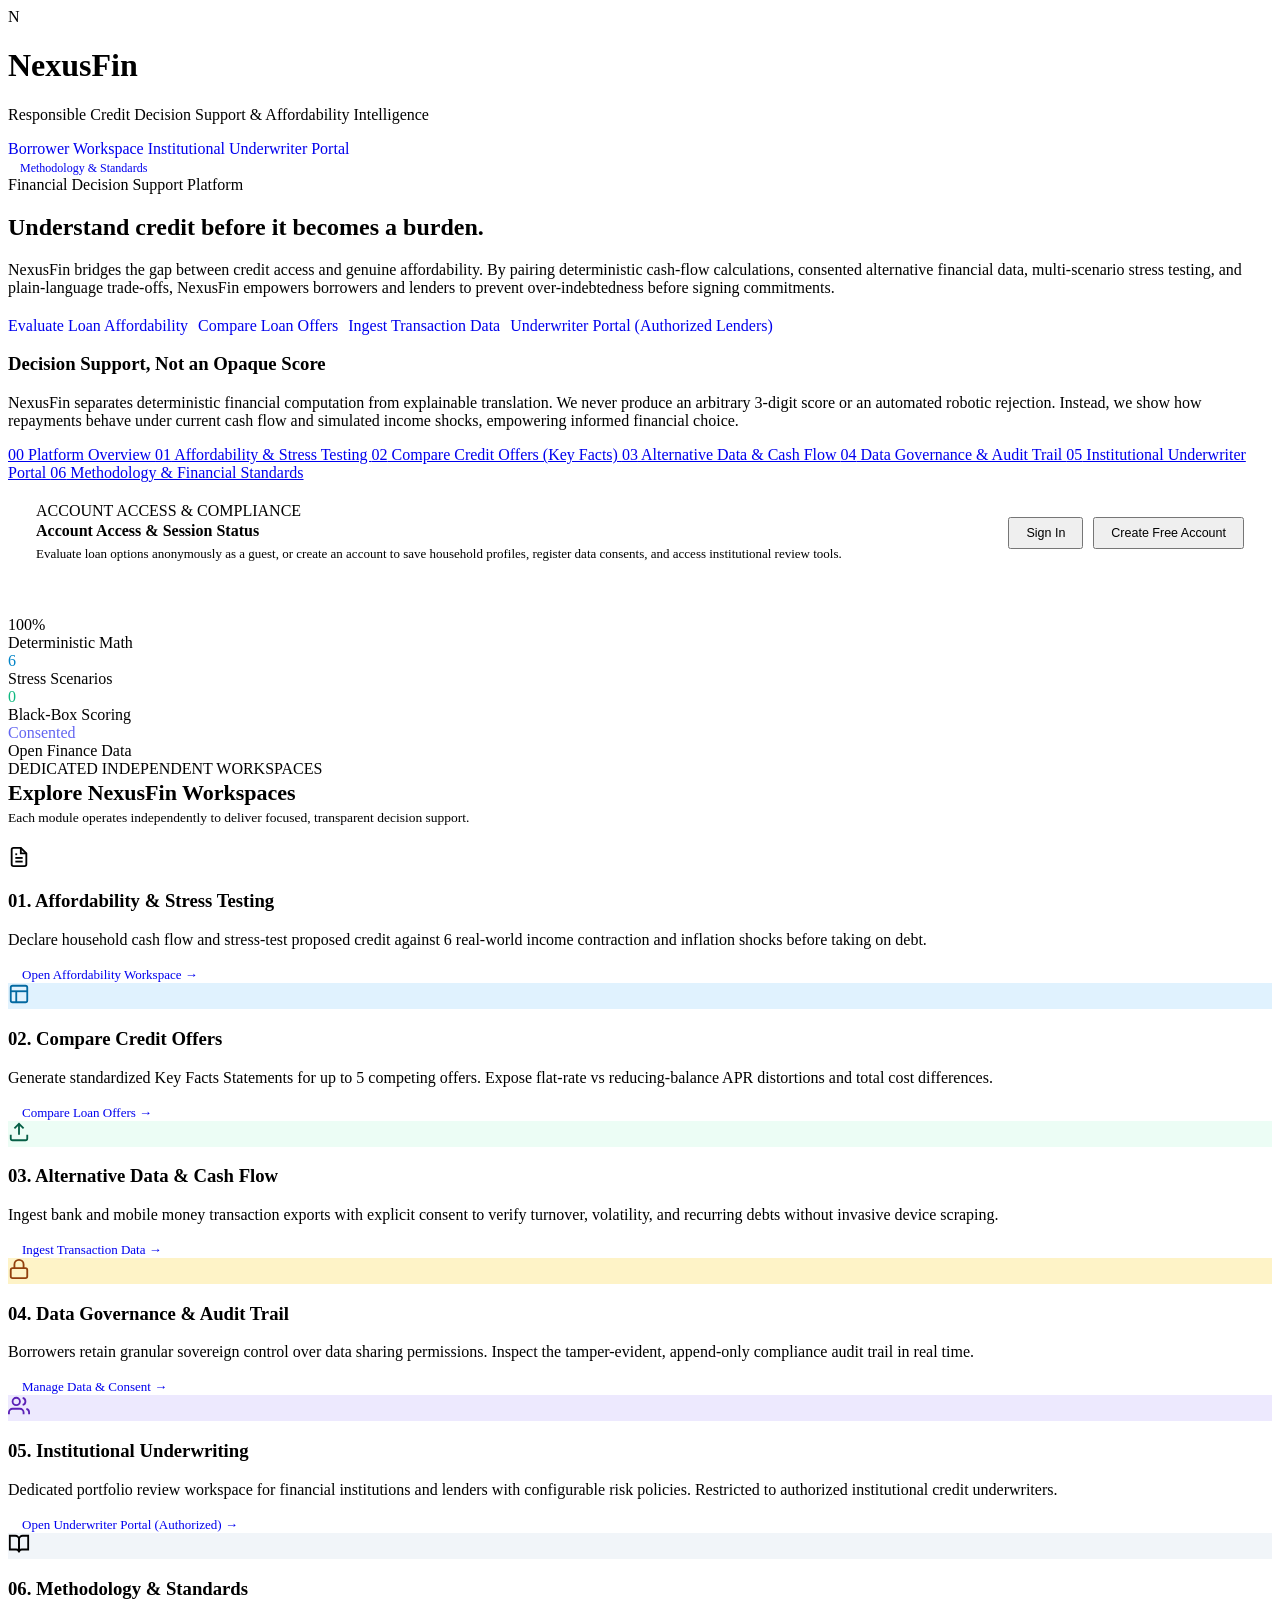
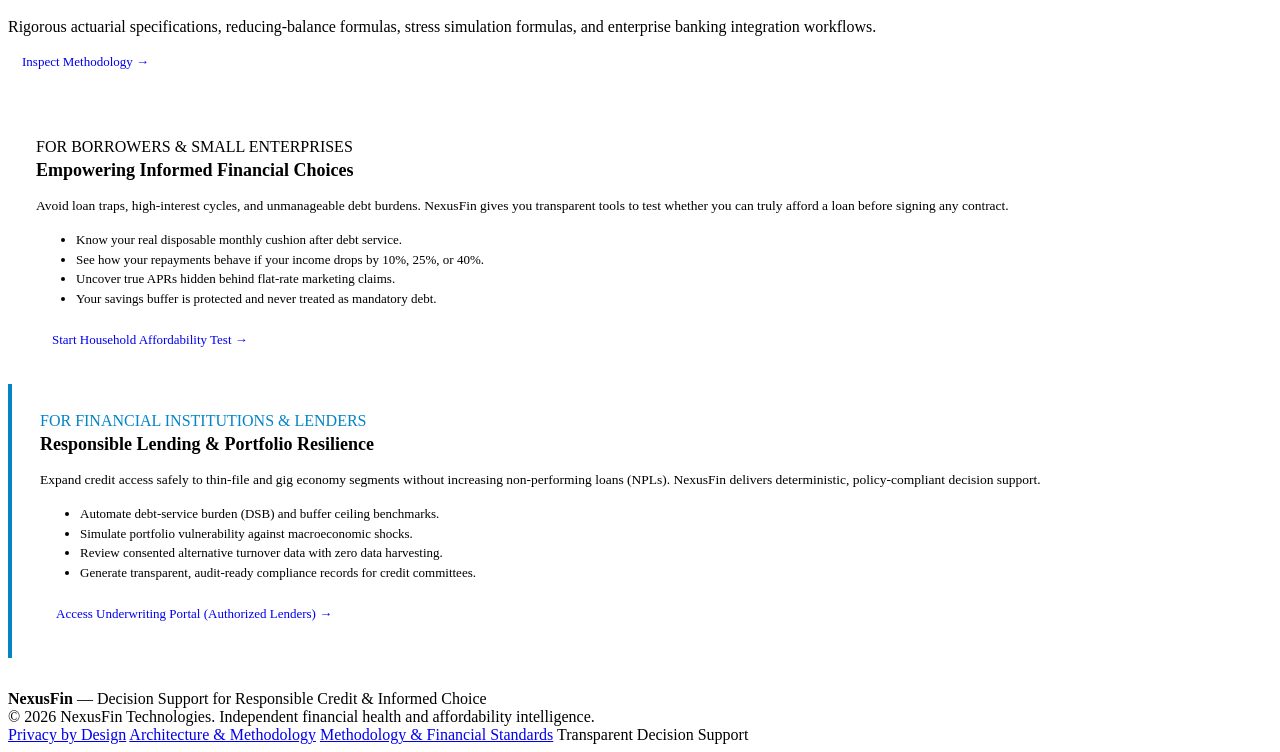
==== commit 13d203b4: "feat(pages): add account status session gateway to landing page and update underwriter authorization" ====
--- a/frontend/index.html
+++ b/frontend/index.html
@@ -55,7 +55,7 @@
             Ingest Transaction Data
           </a>
           <a href="/underwriter" class="btn-hero btn-ghost" style="text-decoration:none;border:1px solid var(--ink-200);">
-            Underwriter Portal
+            Underwriter Portal (Authorized Lenders)
           </a>
         </div>
       </div>
@@ -97,6 +97,25 @@
 
   <!-- Main Content Overview Workspace -->
   <main class="workspace-content">
+
+    <!-- Account Status & Session Gateway Banner -->
+    <div class="panel" style="margin-bottom:2rem;background:var(--surface-alt);border:1px solid var(--ink-200);display:flex;align-items:center;justify-content:space-between;gap:20px;flex-wrap:wrap;padding:1.25rem 1.75rem;">
+      <div>
+        <span class="eyebrow-tag" style="margin-bottom:4px;">ACCOUNT ACCESS &amp; COMPLIANCE</span>
+        <h3 style="margin:2px 0 4px;font-size:16px;color:var(--ink-900);">Account Access &amp; Session Status</h3>
+        <p style="margin:0;font-size:13px;color:var(--ink-600);line-height:1.5;">
+          Evaluate loan options anonymously as a guest, or create an account to save household profiles, register data consents, and access institutional review tools.
+        </p>
+      </div>
+      <div style="display:flex;gap:10px;" id="indexAccountActionGroup">
+        <button type="button" class="btn-hero btn-outline" onclick="UI.openAuthModal('login')" style="padding:7px 16px;font-size:12.5px;cursor:pointer;">
+          Sign In
+        </button>
+        <button type="button" class="btn-hero btn-primary" onclick="UI.openAuthModal('register')" style="padding:7px 16px;font-size:12.5px;cursor:pointer;">
+          Create Free Account
+        </button>
+      </div>
+    </div>
 
     <!-- Platform Stats Bar -->
     <div class="overview-stats-bar">
@@ -193,10 +212,10 @@
               <svg width="22" height="22" viewBox="0 0 24 24" fill="none" stroke="currentColor" stroke-width="2"><path d="M17 21v-2a4 4 0 0 0-4-4H5a4 4 0 0 0-4 4v2"></path><circle cx="9" cy="7" r="4"></circle><path d="M23 21v-2a4 4 0 0 0-3-3.87"></path><path d="M16 3.13a4 4 0 0 1 0 7.75"></path></svg>
             </div>
             <h3>05. Institutional Underwriting</h3>
-            <p>Dedicated portfolio review workspace for financial institutions, cooperatives, and lenders with configurable risk policies and decision logging.</p>
+            <p>Dedicated portfolio review workspace for financial institutions and lenders with configurable risk policies. Restricted to authorized institutional credit underwriters.</p>
           </div>
           <a href="/underwriter" class="btn btn-outline" style="text-decoration:none;text-align:center;font-size:13px;padding:8px 14px;">
-            Open Underwriter Portal &rarr;
+            Open Underwriter Portal (Authorized) &rarr;
           </a>
         </div>
 
@@ -249,7 +268,7 @@
           <li>Generate transparent, audit-ready compliance records for credit committees.</li>
         </ul>
         <a href="/underwriter" class="btn-secondary" style="display:inline-block;text-decoration:none;font-size:13px;padding:8px 16px;">
-          Access Underwriting Review Queue &rarr;
+          Access Underwriting Portal (Authorized Lenders) &rarr;
         </a>
       </div>
     </div>
